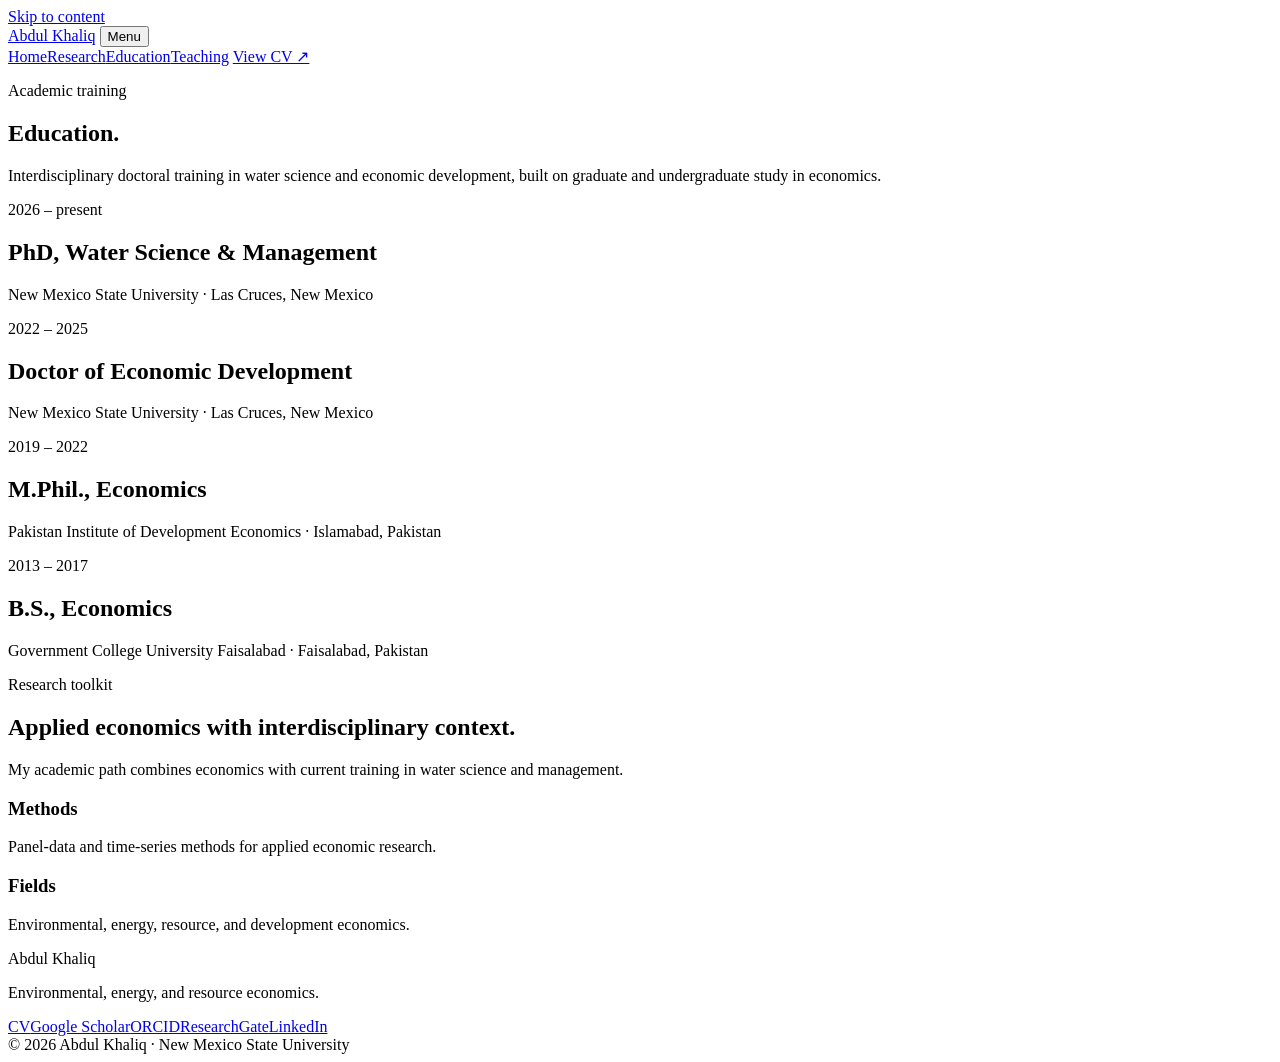
==== education.html @ 889e22d3 "education.html" ====
<!doctype html>
<html lang="en">
<head>
  <meta charset="utf-8">
  <meta name="viewport" content="width=device-width, initial-scale=1">
  <title>Education | Abdul Khaliq</title>
  <meta name="description" content="Education and academic training of Abdul Khaliq.">
  <link rel="canonical" href="https://dr-khaliq.github.io/education.html">
  <link rel="preconnect" href="https://fonts.googleapis.com">
  <link rel="preconnect" href="https://fonts.gstatic.com" crossorigin>
  <link href="https://fonts.googleapis.com/css2?family=Inter:wght@400;600;700;800&family=Source+Serif+4:opsz,wght@8..60,500;8..60,600;8..60,700&display=swap" rel="stylesheet">
  <link rel="stylesheet" href="styles.css">
</head>
<body>
<a class="skip-link" href="#main">Skip to content</a>
<header class="site-header">
  <div class="wrap navbar">
    <a class="brand" href="index.html" aria-label="Abdul Khaliq home">Abdul Khaliq</a>
    <button class="menu-btn" data-menu-btn aria-expanded="false" aria-label="Open navigation">Menu</button>
    <nav class="navlinks" data-nav aria-label="Primary navigation">
      <a href="index.html">Home</a><a href="research.html">Research</a><a href="education.html" aria-current="page">Education</a><a href="teaching.html">Teaching</a>
      <a class="nav-cv" href="https://drive.google.com/file/d/1z27upIrUMBgzaQc4LzIZSjYV0tHkZQ_x/view?usp=drive_link" target="_blank" rel="noopener">View CV ↗</a>
    </nav>
  </div>
</header>

<main id="main">
  <section class="page-intro">
    <div class="wrap page-intro-grid">
      <div><p class="eyebrow">Academic training</p><h1>Education.</h1></div>
      <p>Interdisciplinary doctoral training in water science and economic development, built on graduate and undergraduate study in economics.</p>
    </div>
  </section>

  <section class="section">
    <div class="wrap">
      <div class="timeline">
        <article class="edu-item"><div class="edu-years">2026 – present</div><div class="edu-body"><h2>PhD, Water Science &amp; Management</h2><p>New Mexico State University · Las Cruces, New Mexico</p></div></article>
        <article class="edu-item"><div class="edu-years">2022 – 2025</div><div class="edu-body"><h2>Doctor of Economic Development</h2><p>New Mexico State University · Las Cruces, New Mexico</p></div></article>
        <article class="edu-item"><div class="edu-years">2019 – 2022</div><div class="edu-body"><h2>M.Phil., Economics</h2><p>Pakistan Institute of Development Economics · Islamabad, Pakistan</p></div></article>
        <article class="edu-item"><div class="edu-years">2013 – 2017</div><div class="edu-body"><h2>B.S., Economics</h2><p>Government College University Faisalabad · Faisalabad, Pakistan</p></div></article>
      </div>
    </div>
  </section>

  <section class="section border-top">
    <div class="wrap">
      <div class="section-head"><p class="section-kicker">Research toolkit</p><div><h2 class="section-title">Applied economics with interdisciplinary context.</h2><p class="section-copy">My academic path combines economics with current training in water science and management.</p></div></div>
      <div class="method-grid">
        <article class="content-card method-card"><h3>Methods</h3><p>Panel-data and time-series methods for applied economic research.</p></article>
        <article class="content-card method-card"><h3>Fields</h3><p>Environmental, energy, resource, and development economics.</p></article>
      </div>
    </div>
  </section>
</main>

<footer class="site-footer">
  <div class="wrap footer-grid"><div><p class="footer-title">Abdul Khaliq</p><p class="footer-sub">Environmental, energy, and resource economics.</p></div><div class="footer-links"><a href="https://drive.google.com/file/d/1z27upIrUMBgzaQc4LzIZSjYV0tHkZQ_x/view?usp=drive_link" target="_blank" rel="noopener">CV</a><a href="https://scholar.google.com/citations?user=s14APysAAAAJ&amp;hl=en" target="_blank" rel="noopener">Google Scholar</a><a href="https://orcid.org/0000-0002-2525-3536" target="_blank" rel="noopener">ORCID</a><a href="https://www.researchgate.net/profile/Abdul-Khaliq-54" target="_blank" rel="noopener">ResearchGate</a><a href="https://www.linkedin.com/in/abdulkhaliqbutt/" target="_blank" rel="noopener">LinkedIn</a></div></div>
  <div class="wrap footer-bottom">© 2026 Abdul Khaliq · New Mexico State University</div>
</footer>
<script src="site.js"></script>
</body>
</html>
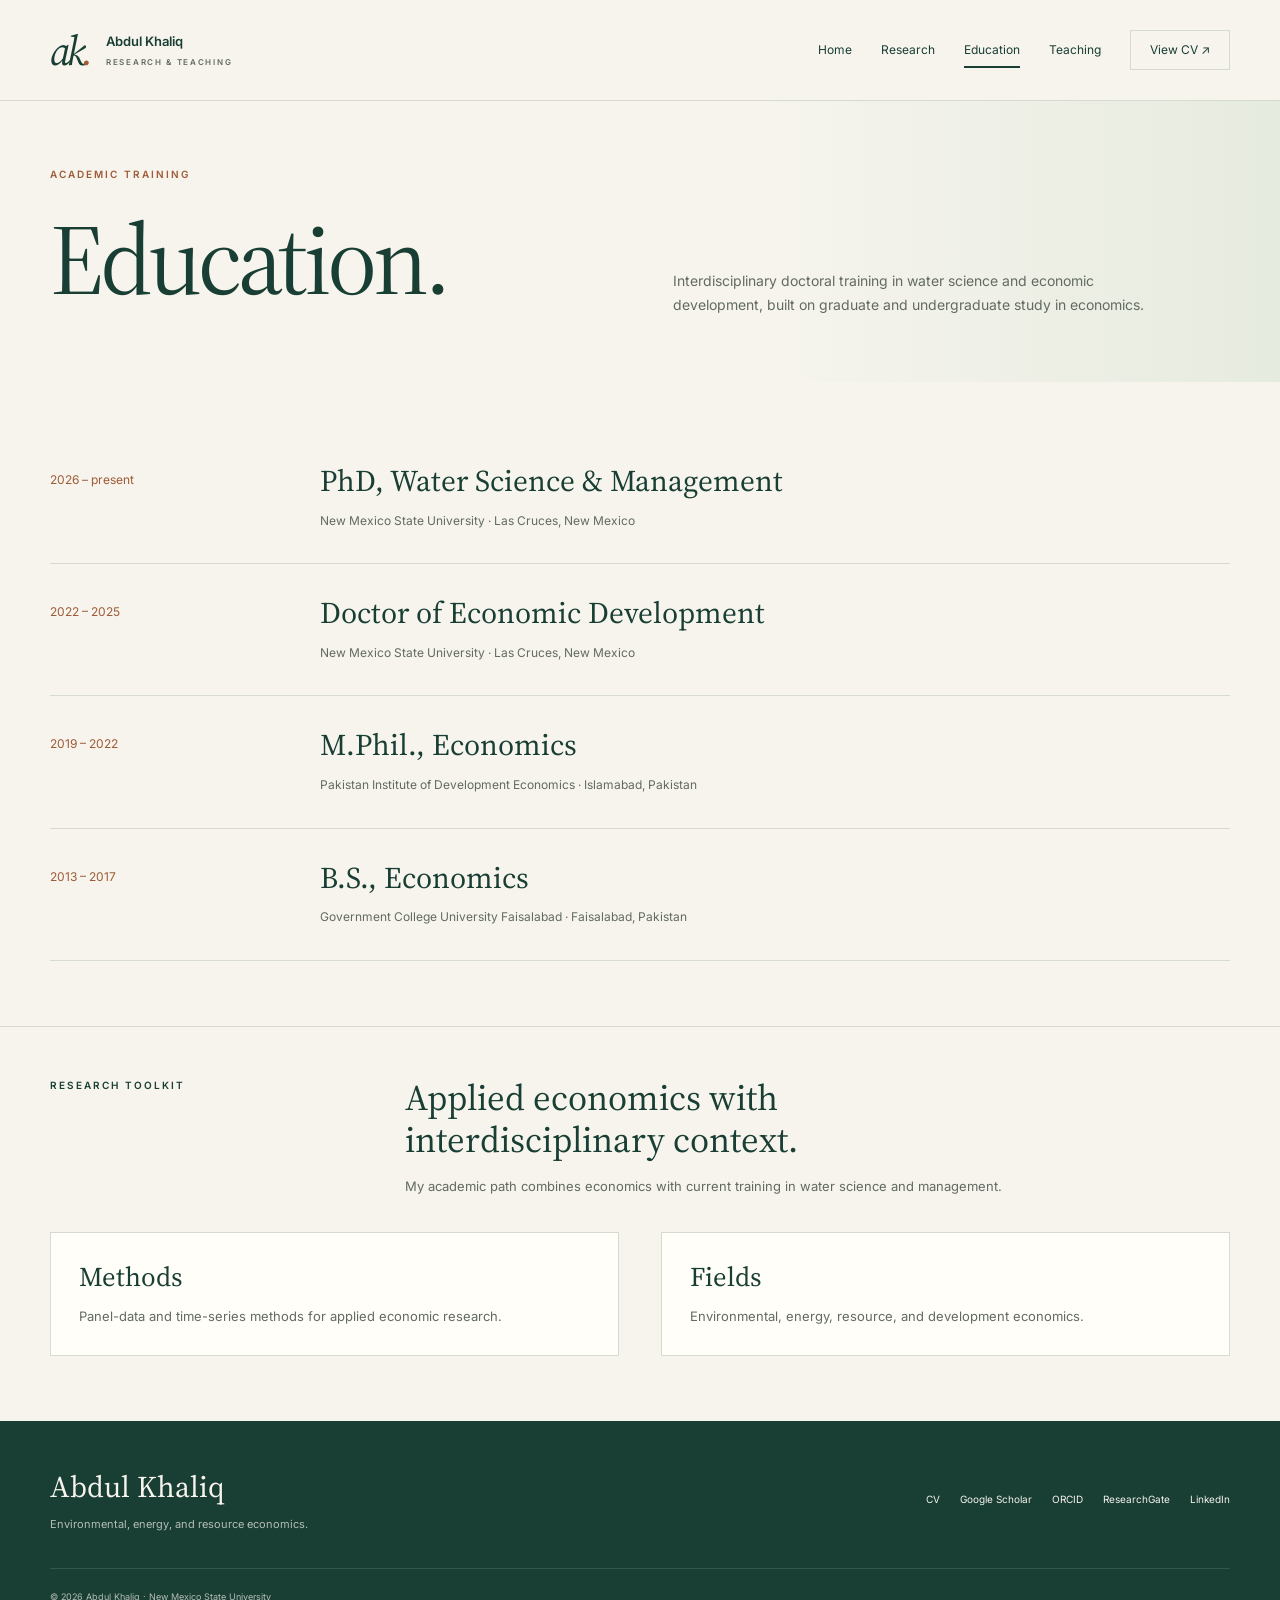
==== commit 70086beb: "Add files via upload" ====
--- a/education.html
+++ b/education.html
@@ -9,15 +9,17 @@
   <link rel="preconnect" href="https://fonts.googleapis.com">
   <link rel="preconnect" href="https://fonts.gstatic.com" crossorigin>
   <link href="https://fonts.googleapis.com/css2?family=Inter:wght@400;600;700;800&family=Source+Serif+4:opsz,wght@8..60,500;8..60,600;8..60,700&display=swap" rel="stylesheet">
+  <meta name="theme-color" content="#173f35">
+  <link rel="icon" href="favicon.svg" type="image/svg+xml">
   <link rel="stylesheet" href="styles.css">
 </head>
 <body>
 <a class="skip-link" href="#main">Skip to content</a>
 <header class="site-header">
   <div class="wrap navbar">
-    <a class="brand" href="index.html" aria-label="Abdul Khaliq home">Abdul Khaliq</a>
-    <button class="menu-btn" data-menu-btn aria-expanded="false" aria-label="Open navigation">Menu</button>
-    <nav class="navlinks" data-nav aria-label="Primary navigation">
+    <a class="brand" href="index.html" aria-label="Abdul Khaliq home"><span class="monogram">ak<span>.</span></span><span class="brand-name">Abdul Khaliq<small>RESEARCH &amp; TEACHING</small></span></a>
+    <button class="menu-btn" data-menu-btn aria-controls="primary-navigation" aria-expanded="false" aria-label="Open navigation">Menu</button>
+    <nav class="navlinks" id="primary-navigation" data-nav aria-label="Primary navigation">
       <a href="index.html">Home</a><a href="research.html">Research</a><a href="education.html" aria-current="page">Education</a><a href="teaching.html">Teaching</a>
       <a class="nav-cv" href="https://drive.google.com/file/d/1z27upIrUMBgzaQc4LzIZSjYV0tHkZQ_x/view?usp=drive_link" target="_blank" rel="noopener">View CV ↗</a>
     </nav>
--- a/styles.css
+++ b/styles.css
@@ -0,0 +1,4 @@
+:root{--paper:#f6f4ed;--ink:#193e34;--muted:#626b62;--line:#d6dbcf;--accent:#9f5b37;--white:#fffef9;--serif:'Source Serif 4',Georgia,serif;--sans:Inter,Arial,sans-serif}*{box-sizing:border-box}html{scroll-behavior:smooth;scroll-padding-top:100px}body{margin:0;background:var(--paper);color:var(--ink);font:15px/1.7 var(--sans);-webkit-font-smoothing:antialiased}a{color:inherit;text-decoration:none}a:hover{color:var(--accent)}button,input{font:inherit}button,a,input{-webkit-tap-highlight-color:transparent}button{cursor:pointer}a:focus-visible,button:focus-visible,input:focus-visible{outline:3px solid var(--accent);outline-offset:5px}::selection{background:#d6dfc8}p,h1,h2,h3,figure{margin:0}h1,h2,h3{font-family:var(--serif);font-weight:400;line-height:1.16}h1{font-size:clamp(60px,8vw,100px);letter-spacing:-4px}h2{font-size:32px}h3{font-size:27px}.wrap{width:min(1180px,calc(100% - 96px));margin:auto}.skip-link{position:fixed;left:20px;top:-70px;background:var(--ink);color:white;padding:12px;z-index:99}.skip-link:focus{top:12px}.site-header{position:sticky;top:0;background:rgba(246,244,237,.96);backdrop-filter:blur(15px);z-index:10;border-bottom:1px solid var(--line)}.navbar{height:100px;display:flex;align-items:center;justify-content:space-between;gap:24px}.brand{display:flex;gap:16px;align-items:center}.monogram{font:italic 42px var(--serif);letter-spacing:-4px}.monogram span{color:var(--accent)}.brand-name{font-size:13px;font-weight:600;line-height:1.5}.brand-name small{display:block;font-size:8px;letter-spacing:1.7px;color:var(--muted);margin-top:4px}.navlinks{display:flex;gap:29px;align-items:center;font-size:12px}.navlinks a{position:relative;padding:8px 0}.navlinks a[aria-current=page]:after{content:'';position:absolute;bottom:0;left:0;right:0;height:2px;background:var(--ink)}.navlinks .nav-cv{border:1px solid var(--line);padding:9px 19px}.menu-btn{display:none}.scholar-hero{position:relative;overflow:hidden;padding:70px 0 76px}.scholar-hero:before{content:'';position:absolute;background:url(contours.svg) center/contain no-repeat;width:680px;height:680px;right:-150px;top:-50px;opacity:.65;pointer-events:none}.scholar-hero-grid{display:grid;grid-template-columns:1.4fr 1fr;gap:85px;align-items:center;position:relative}.eyebrow,.scholar-label>span,.section-kicker{font-size:10px;letter-spacing:2px;text-transform:uppercase;font-weight:600}.hero-eyebrow{color:var(--accent);margin-bottom:30px}.scholar-role{font-size:12px;color:var(--muted);margin-bottom:15px}.scholar-intro h1{font-size:clamp(76px,9vw,120px);line-height:.96;letter-spacing:-5px;margin-bottom:24px}.scholar-intro h1 em{font-weight:400}.scholar-affiliation{font-size:14px;margin-bottom:22px}.scholar-bio{max-width:530px;color:var(--muted);font-size:14px;line-height:1.9}.scholar-links{display:flex;align-items:center;flex-wrap:wrap;gap:23px;font-size:11px;margin-top:28px}.primary-link{background:var(--ink);color:var(--paper);padding:14px 18px}.primary-link span{margin-left:20px}.primary-link:hover{background:#2b5645;color:white}.scholar-photo{position:relative;max-width:410px;width:100%;justify-self:end}.portrait-label{font-size:9px;letter-spacing:2px;display:block;margin-bottom:13px}.scholar-photo-media{height:430px;position:relative;background:#d7ddce;overflow:hidden;border-radius:180px 180px 3px 3px}.scholar-photo-media img{width:100%;height:100%;object-fit:cover;object-position:center 25%;position:relative;filter:saturate(.7)}.photo-fallback{position:absolute;inset:0;display:grid;place-items:center;background:var(--ink) url(contours.svg) center/cover}.photo-fallback span{font:italic 100px var(--serif);color:var(--paper)}figcaption{font-size:10px;display:flex;align-items:center;gap:7px;margin-top:18px;color:var(--muted)}figcaption>span:last-child{font-size:8px;margin-left:auto;letter-spacing:1px}.location-dot{width:6px;height:6px;background:var(--accent);border-radius:50%}.scholar-section{border-top:1px solid var(--line);padding:54px 0}.scholar-two-col{display:grid;grid-template-columns:290px 1fr;gap:65px}.scholar-label{font:30px/1.25 var(--serif);max-width:240px}.scholar-label>span{display:block;font-family:var(--sans);margin-bottom:18px;color:var(--muted)}.scholar-interest-list{display:grid;grid-template-columns:1fr 1fr;gap:0 32px;counter-reset:interests}.scholar-interest-list p{padding:14px 0;border-bottom:1px solid var(--line);font-size:13px;counter-increment:interests}.scholar-interest-list p:before{content:'0' counter(interests);font-size:9px;color:var(--accent);margin-right:15px}.scholar-copy-list,.home-academic-grid,.method-grid{display:grid;grid-template-columns:1fr 1fr;gap:42px}.scholar-copy-list h2,.home-academic-grid h2{font-size:28px;margin-bottom:15px}.scholar-copy-list p,.home-academic-grid p,.content-card p{font-size:13px;color:var(--muted)}.home-academic-grid a,.scholar-more{display:inline-block;font-size:12px;margin-top:20px;border-bottom:1px solid var(--ink);padding-bottom:4px}.publications-home{background:#eaf0e5}.plain-publication-list>a{display:grid;grid-template-columns:48px 1fr;gap:18px;border-bottom:1px solid #cbd6c7;padding:23px 20px 23px 0;position:relative}.plain-publication-list>a:first-child{padding-top:0}.plain-publication-list>a:after{content:'↗';position:absolute;right:0;top:23px}.pub-home-year,.pub-year{font-size:11px;color:var(--accent);font-variant-numeric:tabular-nums}.plain-publication-list strong{font:22px/1.3 var(--serif);display:block}.plain-publication-list small{display:block;font-size:10px;color:var(--muted);margin-top:10px}.site-footer{background:var(--ink);color:var(--paper);padding:45px 0 20px}.footer-grid{display:flex;justify-content:space-between;align-items:center;gap:35px}.footer-title{font:30px var(--serif)}.footer-sub{font-size:11px;opacity:.7;margin-top:8px}.footer-links{display:flex;gap:20px;flex-wrap:wrap;font-size:10px}.site-footer a:hover{color:#e7c6a8}.footer-bottom{font-size:9px;border-top:1px solid #416155;padding-top:20px;margin-top:35px;opacity:.7}.page-intro{padding:65px 0;background:linear-gradient(90deg,var(--paper) 60%,#e6ebdf)}.page-intro-grid{display:grid;grid-template-columns:1fr 1fr;gap:65px;align-items:end}.page-intro .eyebrow{color:var(--accent);margin-bottom:18px}.page-intro-grid>p{color:var(--muted);font-size:14px;max-width:480px}.page-intro-grid>p a{text-decoration:underline}.section{padding:50px 0 65px}.border-top{border-top:1px solid var(--line)}.filters{display:flex;gap:10px;flex-wrap:wrap;margin-bottom:35px}.filter-btn,.btn,.quote-btn,.cite-btn{border:1px solid var(--line);padding:10px 17px;background:transparent;color:var(--ink);font-size:11px}.filter-btn.active,.filter-btn:hover{background:var(--ink);color:white;border-color:var(--ink)}.research-search{display:grid;grid-template-columns:1fr auto;gap:7px 20px;margin-bottom:24px}.research-search label{grid-column:1/-1;font-size:11px}.research-search input{background:var(--white);border:1px solid var(--line);padding:12px 15px;width:100%;color:var(--ink);font-size:13px}.research-search p{align-self:center;font-size:11px;color:var(--muted)}.research-group{margin-top:45px}.group-head{display:flex;align-items:center;justify-content:space-between;gap:20px;margin-bottom:18px}.group-head h2{font-size:28px}.group-head span{font-size:10px;color:var(--muted)}.pub-list{list-style:none;padding:0;margin:0;border-top:1px solid var(--ink)}.pub-item{display:grid;grid-template-columns:60px 1fr 100px;gap:24px;padding:26px 0;border-bottom:1px solid var(--line)}.pub-title{font:23px/1.35 var(--serif)}.pub-meta{font-size:11px;color:var(--muted);margin-top:10px}.pub-links{display:flex;align-items:flex-end;flex-direction:column;gap:12px}.pub-link{font-size:11px;text-decoration:underline;text-underline-offset:5px}.cite-btn{font-size:9px;padding:5px 8px}.status-tag,.role-label{display:inline-block;background:#e4ebdc;padding:3px 8px;font-size:9px;margin-top:8px}.is-hidden,[hidden]{display:none!important}.toast{position:fixed;bottom:25px;left:50%;transform:translateX(-50%);background:var(--ink);color:white;padding:13px 23px;opacity:0;pointer-events:none}.toast.show{opacity:1}.edu-item{display:grid;grid-template-columns:240px 1fr;padding:32px 0;border-bottom:1px solid var(--line);gap:30px}.edu-years{font-size:12px;color:var(--accent);padding-top:6px}.edu-body h2{font-size:30px}.edu-body p{font-size:12px;color:var(--muted);margin-top:12px}.section-head{display:grid;grid-template-columns:290px 1fr;gap:65px;margin-bottom:35px}.section-title{font-size:36px;max-width:600px}.section-copy{color:var(--muted);font-size:13px;margin-top:15px}.content-card{padding:28px;border:1px solid var(--line);background:var(--white)}.content-card h3{margin-bottom:12px}.teaching-stats{display:grid;grid-template-columns:repeat(3,1fr);margin-bottom:45px;background:#e9eee2}.teaching-stat{padding:25px 32px;border-right:1px solid var(--line)}.teaching-stat strong{display:block;font:52px var(--serif)}.teaching-stat span{font-size:11px;color:var(--muted)}.table-wrap{overflow-x:auto}table{width:100%;border-collapse:collapse;text-align:left;font-size:12px}th{font-size:10px;text-transform:uppercase;letter-spacing:1px;background:#e9eee2}th,td{padding:15px;border-bottom:1px solid var(--line)}td:first-child{white-space:nowrap}.role-label{margin:0}.table-note{font-size:10px;color:var(--muted);margin-top:12px}.quote-panel{display:grid;grid-template-columns:100px 1fr;gap:25px;background:var(--ink);color:var(--paper);padding:45px}.quote-mark{font:100px var(--serif);color:#b8c8ab;line-height:1}.quote-text{font:32px/1.35 var(--serif);margin:0;min-height:90px}.quote-meta,.quote-count{font-size:10px;opacity:.75;margin-top:20px}.quote-controls{display:flex;align-items:center;gap:10px;margin-top:25px}.quote-btn{color:var(--paper);border-color:#799281}.quote-count{margin:0 0 0 12px}.show-all-btn{margin-top:20px}.quote-list{display:grid;grid-template-columns:1fr 1fr;gap:20px;margin-top:25px}.quote-list blockquote{margin:0;padding:25px;border:1px solid var(--line);font-family:var(--serif)}
+@media(min-width:1500px){.scholar-hero{padding:90px 0}.scholar-photo-media{height:470px}}@media(max-width:900px){.wrap{width:calc(100% - 48px)}.scholar-hero-grid{gap:35px;grid-template-columns:1.2fr 1fr}.scholar-photo-media{height:360px}.scholar-two-col,.section-head{grid-template-columns:220px 1fr;gap:30px}.brand-name{display:none}.navlinks{gap:18px}.scholar-copy-list,.home-academic-grid{gap:25px}.footer-grid{align-items:flex-start}.footer-links{max-width:300px}.pub-item{gap:15px}.edu-item{grid-template-columns:180px 1fr}}
+@media(max-width:640px){.wrap{width:calc(100% - 40px)}.navbar{height:76px}.brand-name{display:block}.menu-btn{display:block;background:none;border:1px solid var(--line);padding:8px 14px;font-size:11px;color:var(--ink)}.navlinks{display:none;position:absolute;top:76px;left:0;right:0;background:var(--paper);padding:24px;box-shadow:0 15px 20px #193e3410;align-items:stretch}.navlinks.open{display:flex;flex-direction:column;gap:12px}.navlinks a{padding:10px}.scholar-hero{padding:38px 0 42px}.scholar-hero-grid{grid-template-columns:1fr;gap:40px}.hero-eyebrow{font-size:9px;margin-bottom:24px}.scholar-intro h1{font-size:88px}.scholar-photo{max-width:100%;justify-self:center}.scholar-photo-media{height:360px;border-radius:150px 150px 3px 3px;max-width:340px;margin:auto}.scholar-links{gap:18px;font-size:10px}.portrait-label{margin-left:5px}.scholar-two-col,.section-head,.page-intro-grid{grid-template-columns:1fr;gap:26px}.scholar-label{max-width:100%;font-size:28px}.scholar-label>span{margin-bottom:10px;font-size:9px}.scholar-section{padding:35px 0}.scholar-interest-list{gap:0 18px}.scholar-interest-list p{font-size:11px}.scholar-interest-list p:before{margin-right:7px}.scholar-copy-list,.home-academic-grid,.method-grid{grid-template-columns:1fr;gap:28px}.plain-publication-list strong{font-size:20px}.plain-publication-list>a{gap:10px;grid-template-columns:36px 1fr}.footer-grid{flex-direction:column;gap:25px}.footer-links{max-width:none;gap:15px}.page-intro{padding:40px 0}h1{font-size:66px;letter-spacing:-3px}.section{padding:32px 0 45px}.research-search{grid-template-columns:1fr}.research-search p{font-size:10px}.filters{gap:7px}.filter-btn{padding:8px 11px;font-size:10px}.group-head{align-items:flex-start;flex-direction:column;gap:10px}.group-head h2{font-size:26px}.pub-item{grid-template-columns:36px 1fr;gap:10px}.pub-title{font-size:21px}.pub-links{grid-column:2;flex-direction:row;align-items:center;gap:20px}.edu-item{grid-template-columns:1fr;gap:10px;padding:25px 0}.edu-body h2{font-size:27px}.section-title{font-size:31px}.teaching-stat{padding:18px 12px}.teaching-stat strong{font-size:38px}.teaching-stat span{font-size:9px;display:block;line-height:1.5}.quote-panel{grid-template-columns:1fr;padding:28px;gap:0}.quote-mark{font-size:65px;height:48px}.quote-text{font-size:26px}.quote-list{grid-template-columns:1fr}table{min-width:650px}}
+@media(prefers-reduced-motion:reduce){html{scroll-behavior:auto}*{transition:none!important}}
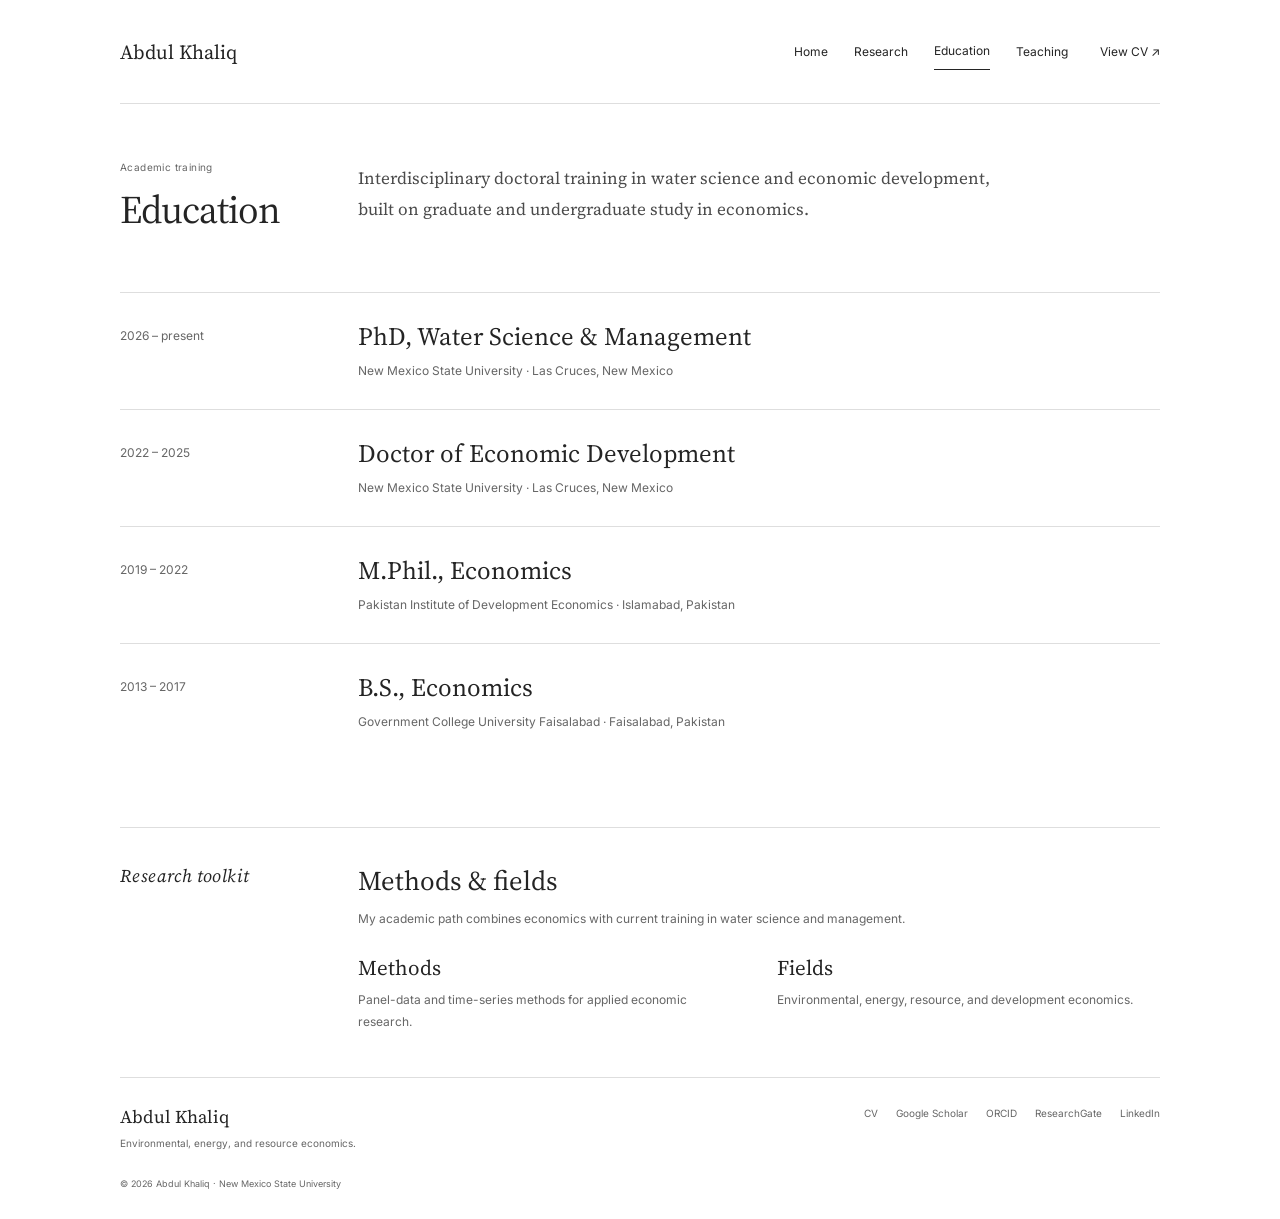
==== commit 7767f0e8: "Add files via upload" ====
--- a/education.html
+++ b/education.html
@@ -9,7 +9,7 @@
   <link rel="preconnect" href="https://fonts.googleapis.com">
   <link rel="preconnect" href="https://fonts.gstatic.com" crossorigin>
   <link href="https://fonts.googleapis.com/css2?family=Inter:wght@400;600;700;800&family=Source+Serif+4:opsz,wght@8..60,500;8..60,600;8..60,700&display=swap" rel="stylesheet">
-  <meta name="theme-color" content="#173f35">
+  <meta name="theme-color" content="#ffffff">
   <link rel="icon" href="favicon.svg" type="image/svg+xml">
   <link rel="stylesheet" href="styles.css">
 </head>
@@ -17,7 +17,7 @@
 <a class="skip-link" href="#main">Skip to content</a>
 <header class="site-header">
   <div class="wrap navbar">
-    <a class="brand" href="index.html" aria-label="Abdul Khaliq home"><span class="monogram">ak<span>.</span></span><span class="brand-name">Abdul Khaliq<small>RESEARCH &amp; TEACHING</small></span></a>
+    <a class="brand" href="index.html">Abdul Khaliq</a>
     <button class="menu-btn" data-menu-btn aria-controls="primary-navigation" aria-expanded="false" aria-label="Open navigation">Menu</button>
     <nav class="navlinks" id="primary-navigation" data-nav aria-label="Primary navigation">
       <a href="index.html">Home</a><a href="research.html">Research</a><a href="education.html" aria-current="page">Education</a><a href="teaching.html">Teaching</a>
@@ -29,7 +29,7 @@
 <main id="main">
   <section class="page-intro">
     <div class="wrap page-intro-grid">
-      <div><p class="eyebrow">Academic training</p><h1>Education.</h1></div>
+      <div><p class="eyebrow">Academic training</p><h1>Education</h1></div>
       <p>Interdisciplinary doctoral training in water science and economic development, built on graduate and undergraduate study in economics.</p>
     </div>
   </section>
@@ -47,7 +47,7 @@
 
   <section class="section border-top">
     <div class="wrap">
-      <div class="section-head"><p class="section-kicker">Research toolkit</p><div><h2 class="section-title">Applied economics with interdisciplinary context.</h2><p class="section-copy">My academic path combines economics with current training in water science and management.</p></div></div>
+      <div class="section-head"><p class="section-kicker">Research toolkit</p><div><h2 class="section-title">Methods &amp; fields</h2><p class="section-copy">My academic path combines economics with current training in water science and management.</p></div></div>
       <div class="method-grid">
         <article class="content-card method-card"><h3>Methods</h3><p>Panel-data and time-series methods for applied economic research.</p></article>
         <article class="content-card method-card"><h3>Fields</h3><p>Environmental, energy, resource, and development economics.</p></article>
--- a/styles.css
+++ b/styles.css
@@ -1,4 +1,13 @@
-:root{--paper:#f6f4ed;--ink:#193e34;--muted:#626b62;--line:#d6dbcf;--accent:#9f5b37;--white:#fffef9;--serif:'Source Serif 4',Georgia,serif;--sans:Inter,Arial,sans-serif}*{box-sizing:border-box}html{scroll-behavior:smooth;scroll-padding-top:100px}body{margin:0;background:var(--paper);color:var(--ink);font:15px/1.7 var(--sans);-webkit-font-smoothing:antialiased}a{color:inherit;text-decoration:none}a:hover{color:var(--accent)}button,input{font:inherit}button,a,input{-webkit-tap-highlight-color:transparent}button{cursor:pointer}a:focus-visible,button:focus-visible,input:focus-visible{outline:3px solid var(--accent);outline-offset:5px}::selection{background:#d6dfc8}p,h1,h2,h3,figure{margin:0}h1,h2,h3{font-family:var(--serif);font-weight:400;line-height:1.16}h1{font-size:clamp(60px,8vw,100px);letter-spacing:-4px}h2{font-size:32px}h3{font-size:27px}.wrap{width:min(1180px,calc(100% - 96px));margin:auto}.skip-link{position:fixed;left:20px;top:-70px;background:var(--ink);color:white;padding:12px;z-index:99}.skip-link:focus{top:12px}.site-header{position:sticky;top:0;background:rgba(246,244,237,.96);backdrop-filter:blur(15px);z-index:10;border-bottom:1px solid var(--line)}.navbar{height:100px;display:flex;align-items:center;justify-content:space-between;gap:24px}.brand{display:flex;gap:16px;align-items:center}.monogram{font:italic 42px var(--serif);letter-spacing:-4px}.monogram span{color:var(--accent)}.brand-name{font-size:13px;font-weight:600;line-height:1.5}.brand-name small{display:block;font-size:8px;letter-spacing:1.7px;color:var(--muted);margin-top:4px}.navlinks{display:flex;gap:29px;align-items:center;font-size:12px}.navlinks a{position:relative;padding:8px 0}.navlinks a[aria-current=page]:after{content:'';position:absolute;bottom:0;left:0;right:0;height:2px;background:var(--ink)}.navlinks .nav-cv{border:1px solid var(--line);padding:9px 19px}.menu-btn{display:none}.scholar-hero{position:relative;overflow:hidden;padding:70px 0 76px}.scholar-hero:before{content:'';position:absolute;background:url(contours.svg) center/contain no-repeat;width:680px;height:680px;right:-150px;top:-50px;opacity:.65;pointer-events:none}.scholar-hero-grid{display:grid;grid-template-columns:1.4fr 1fr;gap:85px;align-items:center;position:relative}.eyebrow,.scholar-label>span,.section-kicker{font-size:10px;letter-spacing:2px;text-transform:uppercase;font-weight:600}.hero-eyebrow{color:var(--accent);margin-bottom:30px}.scholar-role{font-size:12px;color:var(--muted);margin-bottom:15px}.scholar-intro h1{font-size:clamp(76px,9vw,120px);line-height:.96;letter-spacing:-5px;margin-bottom:24px}.scholar-intro h1 em{font-weight:400}.scholar-affiliation{font-size:14px;margin-bottom:22px}.scholar-bio{max-width:530px;color:var(--muted);font-size:14px;line-height:1.9}.scholar-links{display:flex;align-items:center;flex-wrap:wrap;gap:23px;font-size:11px;margin-top:28px}.primary-link{background:var(--ink);color:var(--paper);padding:14px 18px}.primary-link span{margin-left:20px}.primary-link:hover{background:#2b5645;color:white}.scholar-photo{position:relative;max-width:410px;width:100%;justify-self:end}.portrait-label{font-size:9px;letter-spacing:2px;display:block;margin-bottom:13px}.scholar-photo-media{height:430px;position:relative;background:#d7ddce;overflow:hidden;border-radius:180px 180px 3px 3px}.scholar-photo-media img{width:100%;height:100%;object-fit:cover;object-position:center 25%;position:relative;filter:saturate(.7)}.photo-fallback{position:absolute;inset:0;display:grid;place-items:center;background:var(--ink) url(contours.svg) center/cover}.photo-fallback span{font:italic 100px var(--serif);color:var(--paper)}figcaption{font-size:10px;display:flex;align-items:center;gap:7px;margin-top:18px;color:var(--muted)}figcaption>span:last-child{font-size:8px;margin-left:auto;letter-spacing:1px}.location-dot{width:6px;height:6px;background:var(--accent);border-radius:50%}.scholar-section{border-top:1px solid var(--line);padding:54px 0}.scholar-two-col{display:grid;grid-template-columns:290px 1fr;gap:65px}.scholar-label{font:30px/1.25 var(--serif);max-width:240px}.scholar-label>span{display:block;font-family:var(--sans);margin-bottom:18px;color:var(--muted)}.scholar-interest-list{display:grid;grid-template-columns:1fr 1fr;gap:0 32px;counter-reset:interests}.scholar-interest-list p{padding:14px 0;border-bottom:1px solid var(--line);font-size:13px;counter-increment:interests}.scholar-interest-list p:before{content:'0' counter(interests);font-size:9px;color:var(--accent);margin-right:15px}.scholar-copy-list,.home-academic-grid,.method-grid{display:grid;grid-template-columns:1fr 1fr;gap:42px}.scholar-copy-list h2,.home-academic-grid h2{font-size:28px;margin-bottom:15px}.scholar-copy-list p,.home-academic-grid p,.content-card p{font-size:13px;color:var(--muted)}.home-academic-grid a,.scholar-more{display:inline-block;font-size:12px;margin-top:20px;border-bottom:1px solid var(--ink);padding-bottom:4px}.publications-home{background:#eaf0e5}.plain-publication-list>a{display:grid;grid-template-columns:48px 1fr;gap:18px;border-bottom:1px solid #cbd6c7;padding:23px 20px 23px 0;position:relative}.plain-publication-list>a:first-child{padding-top:0}.plain-publication-list>a:after{content:'↗';position:absolute;right:0;top:23px}.pub-home-year,.pub-year{font-size:11px;color:var(--accent);font-variant-numeric:tabular-nums}.plain-publication-list strong{font:22px/1.3 var(--serif);display:block}.plain-publication-list small{display:block;font-size:10px;color:var(--muted);margin-top:10px}.site-footer{background:var(--ink);color:var(--paper);padding:45px 0 20px}.footer-grid{display:flex;justify-content:space-between;align-items:center;gap:35px}.footer-title{font:30px var(--serif)}.footer-sub{font-size:11px;opacity:.7;margin-top:8px}.footer-links{display:flex;gap:20px;flex-wrap:wrap;font-size:10px}.site-footer a:hover{color:#e7c6a8}.footer-bottom{font-size:9px;border-top:1px solid #416155;padding-top:20px;margin-top:35px;opacity:.7}.page-intro{padding:65px 0;background:linear-gradient(90deg,var(--paper) 60%,#e6ebdf)}.page-intro-grid{display:grid;grid-template-columns:1fr 1fr;gap:65px;align-items:end}.page-intro .eyebrow{color:var(--accent);margin-bottom:18px}.page-intro-grid>p{color:var(--muted);font-size:14px;max-width:480px}.page-intro-grid>p a{text-decoration:underline}.section{padding:50px 0 65px}.border-top{border-top:1px solid var(--line)}.filters{display:flex;gap:10px;flex-wrap:wrap;margin-bottom:35px}.filter-btn,.btn,.quote-btn,.cite-btn{border:1px solid var(--line);padding:10px 17px;background:transparent;color:var(--ink);font-size:11px}.filter-btn.active,.filter-btn:hover{background:var(--ink);color:white;border-color:var(--ink)}.research-search{display:grid;grid-template-columns:1fr auto;gap:7px 20px;margin-bottom:24px}.research-search label{grid-column:1/-1;font-size:11px}.research-search input{background:var(--white);border:1px solid var(--line);padding:12px 15px;width:100%;color:var(--ink);font-size:13px}.research-search p{align-self:center;font-size:11px;color:var(--muted)}.research-group{margin-top:45px}.group-head{display:flex;align-items:center;justify-content:space-between;gap:20px;margin-bottom:18px}.group-head h2{font-size:28px}.group-head span{font-size:10px;color:var(--muted)}.pub-list{list-style:none;padding:0;margin:0;border-top:1px solid var(--ink)}.pub-item{display:grid;grid-template-columns:60px 1fr 100px;gap:24px;padding:26px 0;border-bottom:1px solid var(--line)}.pub-title{font:23px/1.35 var(--serif)}.pub-meta{font-size:11px;color:var(--muted);margin-top:10px}.pub-links{display:flex;align-items:flex-end;flex-direction:column;gap:12px}.pub-link{font-size:11px;text-decoration:underline;text-underline-offset:5px}.cite-btn{font-size:9px;padding:5px 8px}.status-tag,.role-label{display:inline-block;background:#e4ebdc;padding:3px 8px;font-size:9px;margin-top:8px}.is-hidden,[hidden]{display:none!important}.toast{position:fixed;bottom:25px;left:50%;transform:translateX(-50%);background:var(--ink);color:white;padding:13px 23px;opacity:0;pointer-events:none}.toast.show{opacity:1}.edu-item{display:grid;grid-template-columns:240px 1fr;padding:32px 0;border-bottom:1px solid var(--line);gap:30px}.edu-years{font-size:12px;color:var(--accent);padding-top:6px}.edu-body h2{font-size:30px}.edu-body p{font-size:12px;color:var(--muted);margin-top:12px}.section-head{display:grid;grid-template-columns:290px 1fr;gap:65px;margin-bottom:35px}.section-title{font-size:36px;max-width:600px}.section-copy{color:var(--muted);font-size:13px;margin-top:15px}.content-card{padding:28px;border:1px solid var(--line);background:var(--white)}.content-card h3{margin-bottom:12px}.teaching-stats{display:grid;grid-template-columns:repeat(3,1fr);margin-bottom:45px;background:#e9eee2}.teaching-stat{padding:25px 32px;border-right:1px solid var(--line)}.teaching-stat strong{display:block;font:52px var(--serif)}.teaching-stat span{font-size:11px;color:var(--muted)}.table-wrap{overflow-x:auto}table{width:100%;border-collapse:collapse;text-align:left;font-size:12px}th{font-size:10px;text-transform:uppercase;letter-spacing:1px;background:#e9eee2}th,td{padding:15px;border-bottom:1px solid var(--line)}td:first-child{white-space:nowrap}.role-label{margin:0}.table-note{font-size:10px;color:var(--muted);margin-top:12px}.quote-panel{display:grid;grid-template-columns:100px 1fr;gap:25px;background:var(--ink);color:var(--paper);padding:45px}.quote-mark{font:100px var(--serif);color:#b8c8ab;line-height:1}.quote-text{font:32px/1.35 var(--serif);margin:0;min-height:90px}.quote-meta,.quote-count{font-size:10px;opacity:.75;margin-top:20px}.quote-controls{display:flex;align-items:center;gap:10px;margin-top:25px}.quote-btn{color:var(--paper);border-color:#799281}.quote-count{margin:0 0 0 12px}.show-all-btn{margin-top:20px}.quote-list{display:grid;grid-template-columns:1fr 1fr;gap:20px;margin-top:25px}.quote-list blockquote{margin:0;padding:25px;border:1px solid var(--line);font-family:var(--serif)}
-@media(min-width:1500px){.scholar-hero{padding:90px 0}.scholar-photo-media{height:470px}}@media(max-width:900px){.wrap{width:calc(100% - 48px)}.scholar-hero-grid{gap:35px;grid-template-columns:1.2fr 1fr}.scholar-photo-media{height:360px}.scholar-two-col,.section-head{grid-template-columns:220px 1fr;gap:30px}.brand-name{display:none}.navlinks{gap:18px}.scholar-copy-list,.home-academic-grid{gap:25px}.footer-grid{align-items:flex-start}.footer-links{max-width:300px}.pub-item{gap:15px}.edu-item{grid-template-columns:180px 1fr}}
-@media(max-width:640px){.wrap{width:calc(100% - 40px)}.navbar{height:76px}.brand-name{display:block}.menu-btn{display:block;background:none;border:1px solid var(--line);padding:8px 14px;font-size:11px;color:var(--ink)}.navlinks{display:none;position:absolute;top:76px;left:0;right:0;background:var(--paper);padding:24px;box-shadow:0 15px 20px #193e3410;align-items:stretch}.navlinks.open{display:flex;flex-direction:column;gap:12px}.navlinks a{padding:10px}.scholar-hero{padding:38px 0 42px}.scholar-hero-grid{grid-template-columns:1fr;gap:40px}.hero-eyebrow{font-size:9px;margin-bottom:24px}.scholar-intro h1{font-size:88px}.scholar-photo{max-width:100%;justify-self:center}.scholar-photo-media{height:360px;border-radius:150px 150px 3px 3px;max-width:340px;margin:auto}.scholar-links{gap:18px;font-size:10px}.portrait-label{margin-left:5px}.scholar-two-col,.section-head,.page-intro-grid{grid-template-columns:1fr;gap:26px}.scholar-label{max-width:100%;font-size:28px}.scholar-label>span{margin-bottom:10px;font-size:9px}.scholar-section{padding:35px 0}.scholar-interest-list{gap:0 18px}.scholar-interest-list p{font-size:11px}.scholar-interest-list p:before{margin-right:7px}.scholar-copy-list,.home-academic-grid,.method-grid{grid-template-columns:1fr;gap:28px}.plain-publication-list strong{font-size:20px}.plain-publication-list>a{gap:10px;grid-template-columns:36px 1fr}.footer-grid{flex-direction:column;gap:25px}.footer-links{max-width:none;gap:15px}.page-intro{padding:40px 0}h1{font-size:66px;letter-spacing:-3px}.section{padding:32px 0 45px}.research-search{grid-template-columns:1fr}.research-search p{font-size:10px}.filters{gap:7px}.filter-btn{padding:8px 11px;font-size:10px}.group-head{align-items:flex-start;flex-direction:column;gap:10px}.group-head h2{font-size:26px}.pub-item{grid-template-columns:36px 1fr;gap:10px}.pub-title{font-size:21px}.pub-links{grid-column:2;flex-direction:row;align-items:center;gap:20px}.edu-item{grid-template-columns:1fr;gap:10px;padding:25px 0}.edu-body h2{font-size:27px}.section-title{font-size:31px}.teaching-stat{padding:18px 12px}.teaching-stat strong{font-size:38px}.teaching-stat span{font-size:9px;display:block;line-height:1.5}.quote-panel{grid-template-columns:1fr;padding:28px;gap:0}.quote-mark{font-size:65px;height:48px}.quote-text{font-size:26px}.quote-list{grid-template-columns:1fr}table{min-width:650px}}
-@media(prefers-reduced-motion:reduce){html{scroll-behavior:auto}*{transition:none!important}}
+/* Academic edition: white space, marginal headings, bibliographic typography. */
+:root{--paper:#fff;--ink:#242424;--muted:#666;--line:#dedede;--serif:'Source Serif 4',Georgia,'Times New Roman',serif;--sans:Inter,Arial,sans-serif}
+*{box-sizing:border-box}html{scroll-behavior:smooth;scroll-padding-top:30px}body{margin:0;background:var(--paper);color:var(--ink);font:15px/1.8 var(--sans);-webkit-font-smoothing:antialiased}a{color:inherit;text-decoration:none}a:hover{text-decoration:underline;text-underline-offset:4px}button,input{font:inherit}button{cursor:pointer}a:focus-visible,button:focus-visible,input:focus-visible{outline:2px solid #555;outline-offset:5px}::selection{background:#e8e8e8}p,h1,h2,h3,figure{margin:0}h1,h2,h3{font-family:var(--serif);font-weight:400;line-height:1.3}h1{font-size:52px;letter-spacing:-1.7px}h2{font-size:25px}h3{font-size:22px}.wrap{width:min(1040px,calc(100% - 96px));margin:auto}.skip-link{position:fixed;top:-80px;left:20px;background:white;border:1px solid #333;padding:10px;z-index:20}.skip-link:focus{top:10px}
+.site-header{background:white}.navbar{min-height:104px;border-bottom:1px solid var(--line);display:flex;justify-content:space-between;align-items:center;gap:28px}.brand{font:20px var(--serif);white-space:nowrap}.navlinks{display:flex;gap:26px;align-items:center;font-size:12px}.navlinks a{padding:7px 0}.navlinks a[aria-current=page]{border-bottom:1px solid var(--ink)}.navlinks .nav-cv{margin-left:6px}.menu-btn{display:none}
+.scholar-hero{padding:72px 0 59px}.scholar-hero-grid{display:grid;grid-template-columns:minmax(0,1fr) 200px;gap:72px;align-items:start}.scholar-intro{min-width:0}.scholar-intro h1{font-size:clamp(36px,4.6vw,57px);white-space:nowrap;letter-spacing:-1.8px;margin:0 0 13px}.scholar-role{font-size:13px;line-height:1.7}.scholar-affiliation{font-size:13px;color:var(--muted);margin:1px 0 27px}.scholar-bio{font:18px/1.85 var(--serif);max-width:660px;color:#3c3c3c}.scholar-links{display:flex;gap:24px;flex-wrap:wrap;font-size:12px;margin-top:25px}.scholar-links a{border-bottom:1px solid #aaa;padding-bottom:2px}.scholar-photo{width:200px;margin-top:8px}.scholar-photo-media{height:240px;position:relative;overflow:hidden;background:#f4f4f4}.scholar-photo-media img{position:relative;width:100%;height:100%;object-fit:cover;object-position:center 25%;filter:grayscale(1)}.photo-fallback{position:absolute;inset:0;display:grid;place-items:center;border:1px solid var(--line)}.photo-fallback span{font:40px var(--serif);color:#777}figcaption{font-size:10px;line-height:1.6;color:var(--muted);margin-top:12px}
+.scholar-section{padding:0}.scholar-two-col{display:grid;grid-template-columns:190px minmax(0,1fr);gap:48px;padding-top:33px;padding-bottom:36px;border-top:1px solid var(--line)}.scholar-label{font:italic 18px/1.5 var(--serif)}.scholar-interest-list{display:grid;grid-template-columns:1fr 1fr;gap:8px 32px;font-size:12px}.scholar-interest-list p{padding-left:12px;position:relative}.scholar-interest-list p:before{content:'·';position:absolute;left:0}.plain-publication-list>a{display:grid;grid-template-columns:42px minmax(0,1fr);gap:15px;padding:20px 0;border-bottom:1px solid #ebebeb}.plain-publication-list>a:first-child{padding-top:0}.plain-publication-list>a:last-child{border-bottom:0}.pub-home-year,.pub-year{font-size:11px;color:var(--muted);font-variant-numeric:tabular-nums;padding-top:3px}.plain-publication-list strong{font:20px/1.5 var(--serif)}.plain-publication-list small{display:block;font-size:11px;color:var(--muted);margin-top:7px}.scholar-more,.home-academic-grid a{display:inline-block;font-size:11px;text-decoration:underline;text-underline-offset:4px;margin-top:16px}.home-academic-grid{display:grid;grid-template-columns:1fr 1fr;gap:40px}.home-academic-grid h2{font-size:21px;margin-bottom:10px}.home-academic-grid p{font-size:12px;color:#555}.scholar-last{padding-bottom:35px}
+.site-footer{padding:0 0 27px;background:white;color:var(--muted)}.footer-grid{border-top:1px solid var(--line);padding-top:26px;display:flex;justify-content:space-between;gap:30px;align-items:start}.footer-title{font:18px var(--serif);color:var(--ink)}.footer-sub{font-size:10px;margin-top:5px}.footer-links{display:flex;gap:18px;flex-wrap:wrap;font-size:10px}.footer-bottom{font-size:9px;margin-top:24px}
+.page-intro{padding:54px 0 34px}.page-intro-grid{display:grid;grid-template-columns:190px minmax(0,1fr);gap:48px;align-items:start}.eyebrow,.section-kicker{font-size:10px;letter-spacing:.4px;color:var(--muted);margin-bottom:9px}.page-intro h1{font-size:39px;letter-spacing:-1px}.page-intro-grid>p{font:17px/1.8 var(--serif);padding-top:5px;color:#4b4b4b;max-width:650px}.page-intro a{text-decoration:underline;text-underline-offset:3px}.section{padding:22px 0 45px}.border-top>.wrap{border-top:1px solid var(--line);padding-top:35px}.research-search{display:grid;grid-template-columns:1fr auto;gap:6px 20px;margin:0 0 19px 238px}.research-search label{font-size:10px;grid-column:1/-1}.research-search input{border:0;border-bottom:1px solid #aaa;border-radius:0;background:white;padding:8px 0;color:var(--ink);font-size:12px;width:100%;min-width:0}.research-search p{font-size:10px;align-self:center;color:var(--muted)}.filters{display:flex;flex-wrap:wrap;gap:8px 24px;border-bottom:1px solid var(--line);padding-bottom:14px;margin-bottom:32px}.filter-btn{font-size:11px;color:var(--muted);background:none;border:0;padding:6px 0}.filter-btn.active{color:var(--ink);border-bottom:1px solid var(--ink)}.filter-btn:hover{color:var(--ink);text-decoration:underline}.research-group{margin:34px 0}.group-head{display:flex;justify-content:space-between;gap:20px;align-items:baseline;border-bottom:1px solid #aaa;padding-bottom:14px}.group-head h2{font-size:23px}.group-head span{font-size:10px;color:var(--muted)}.pub-list{list-style:none;padding:0;margin:0}.pub-item{display:grid;grid-template-columns:55px minmax(0,1fr) 91px;gap:24px;padding:24px 0;border-bottom:1px solid #e7e7e7}.pub-title{font:20px/1.5 var(--serif)}.pub-meta{font-size:11px;color:var(--muted);margin-top:8px}.pub-links{display:flex;flex-direction:column;gap:9px;align-items:flex-end;padding-top:5px}.pub-link{font-size:11px;text-decoration:underline;text-underline-offset:3px}.cite-btn{font-size:10px;background:none;border:0;padding:0;color:var(--muted);text-decoration:underline;text-underline-offset:3px}.status-tag{font:italic 12px var(--serif);display:inline-block;margin-top:9px;color:var(--muted)}.is-hidden,[hidden]{display:none!important}.toast{position:fixed;bottom:22px;left:50%;transform:translateX(-50%);padding:10px 20px;background:white;border:1px solid #999;opacity:0;pointer-events:none;font-size:12px}.toast.show{opacity:1}
+.edu-item{display:grid;grid-template-columns:190px minmax(0,1fr);gap:48px;border-top:1px solid var(--line);padding:27px 0}.edu-years{font-size:12px;color:var(--muted);padding-top:5px}.edu-body h2{font-size:25px}.edu-body p{font-size:12px;color:var(--muted);margin-top:8px}.section-head{display:grid;grid-template-columns:190px minmax(0,1fr);gap:48px;margin-bottom:24px}.section-kicker{font:italic 18px var(--serif);color:var(--ink)}.section-title{font-size:27px}.section-copy{font-size:12px;color:var(--muted);margin-top:10px}.method-grid{margin-left:238px;display:grid;grid-template-columns:1fr 1fr;gap:35px}.content-card h3{font-size:21px;margin-bottom:8px}.content-card p{font-size:12px;color:var(--muted)}
+.teaching-stats{display:flex;gap:44px;padding:18px 0 25px;border-top:1px solid var(--line);margin-bottom:22px}.teaching-stat{display:flex;align-items:baseline;gap:10px}.teaching-stat strong{font:28px var(--serif);font-weight:400}.teaching-stat span{font-size:10px;color:var(--muted)}.table-wrap{overflow-x:auto}table{width:100%;border-collapse:collapse;text-align:left;font-size:11px}th,td{padding:14px 12px;border-bottom:1px solid #e5e5e5}th{font-size:10px;font-weight:500;color:#555;border-bottom:1px solid #888}th:first-child,td:first-child{padding-left:0;white-space:nowrap}.role-label{font-size:10px}.table-note{font-size:10px;margin-top:12px;color:var(--muted)}.quote-panel{margin-left:238px;padding:5px 0 5px 22px;border-left:1px solid #aaa}.quote-mark{display:none}.quote-text{font:italic 24px/1.6 var(--serif);margin:0;min-height:80px}.quote-meta{font-size:10px;color:var(--muted);margin-top:15px}.quote-controls{display:flex;gap:12px;align-items:center;margin-top:17px}.quote-btn,.btn{background:white;border:1px solid var(--line);color:var(--ink);padding:7px 12px;font-size:11px}.quote-count{font-size:10px;color:var(--muted);margin-left:5px}.show-all-btn{margin:22px 0 0 238px;border:0;padding:0;text-decoration:underline;text-underline-offset:4px}.quote-list{margin:25px 0 0 238px;display:grid;gap:20px}.quote-list blockquote{margin:0;border-top:1px solid var(--line);padding-top:18px;font:italic 17px/1.7 var(--serif)}
+@media(max-width:900px){.wrap{width:calc(100% - 56px)}.scholar-hero-grid{grid-template-columns:minmax(0,1fr) 170px;gap:36px}.scholar-photo{width:170px}.scholar-photo-media{height:215px}.scholar-intro h1{font-size:42px}.scholar-two-col,.page-intro-grid,.section-head,.edu-item{grid-template-columns:155px minmax(0,1fr);gap:28px}.research-search,.method-grid,.quote-panel,.quote-list{margin-left:183px}.show-all-btn{margin-left:183px}.teaching-stats{gap:25px}.teaching-stat{display:block}.teaching-stat span{display:block}.footer-links{max-width:300px}.navlinks{gap:18px}}
+@media(max-width:640px){.wrap{width:calc(100% - 40px)}.navbar{min-height:77px;flex-wrap:wrap;gap:0;position:relative;padding:20px 0}.brand{font-size:18px}.menu-btn{display:block;font-size:11px;background:white;border:1px solid var(--line);padding:5px 10px;color:var(--ink)}.navlinks{display:none;flex-basis:100%;flex-direction:column;align-items:stretch;gap:4px;padding-top:18px}.navlinks.open{display:flex}.navlinks a{padding:8px 0}.navlinks .nav-cv{margin-left:0}.navlinks a[aria-current=page]{border-bottom:0;text-decoration:underline;text-underline-offset:5px}.scholar-hero{padding:37px 0}.scholar-hero-grid{grid-template-columns:1fr;gap:28px}.scholar-intro h1{font-size:clamp(29px,8.5vw,48px);letter-spacing:-1px;white-space:nowrap}.scholar-role,.scholar-affiliation{font-size:12px}.scholar-affiliation{margin-bottom:21px}.scholar-bio{font-size:17px}.scholar-links{gap:22px;font-size:11px;margin-top:20px}.scholar-photo{width:100%;display:flex;gap:18px;align-items:end;margin:0}.scholar-photo-media{width:105px;height:132px;flex-shrink:0}.photo-fallback span{font-size:27px}figcaption{margin:0;font-size:10px}.scholar-two-col,.page-intro-grid,.section-head,.edu-item{grid-template-columns:1fr;gap:18px}.scholar-two-col{padding:25px 0 28px}.scholar-label{font-size:20px}.scholar-interest-list{grid-template-columns:1fr;gap:5px;font-size:12px}.plain-publication-list strong{font-size:18px}.plain-publication-list>a{grid-template-columns:34px minmax(0,1fr);gap:12px}.home-academic-grid{grid-template-columns:1fr;gap:25px}.footer-grid{flex-direction:column;gap:19px}.footer-links{max-width:none;gap:10px 20px}.page-intro{padding:34px 0 22px}.page-intro h1{font-size:38px}.eyebrow{margin-bottom:3px}.page-intro-grid>p{font-size:16px;padding:0}.research-search,.method-grid,.quote-panel,.quote-list,.show-all-btn{margin-left:0}.research-search{grid-template-columns:1fr}.filters{gap:5px 18px}.filter-btn{font-size:10px}.group-head{align-items:start;flex-direction:column;gap:8px}.group-head h2{font-size:23px}.pub-item{grid-template-columns:34px minmax(0,1fr);gap:12px}.pub-title{font-size:18px}.pub-links{grid-column:2;flex-direction:row;gap:22px;align-items:center}.pub-meta{font-size:10px}.edu-item{padding:23px 0;gap:8px}.edu-body h2{font-size:23px}.edu-body p{font-size:11px}.method-grid{grid-template-columns:1fr;gap:23px}.section-title{font-size:25px}.section-kicker{margin:0}.teaching-stats{gap:18px;justify-content:space-between}.teaching-stat strong{font-size:25px}.teaching-stat span{font-size:9px;max-width:90px;line-height:1.5}table{min-width:620px}.quote-text{font-size:22px}.quote-panel{padding-left:17px}.section{padding:16px 0 35px}}
+@media(prefers-reduced-motion:reduce){html{scroll-behavior:auto}}
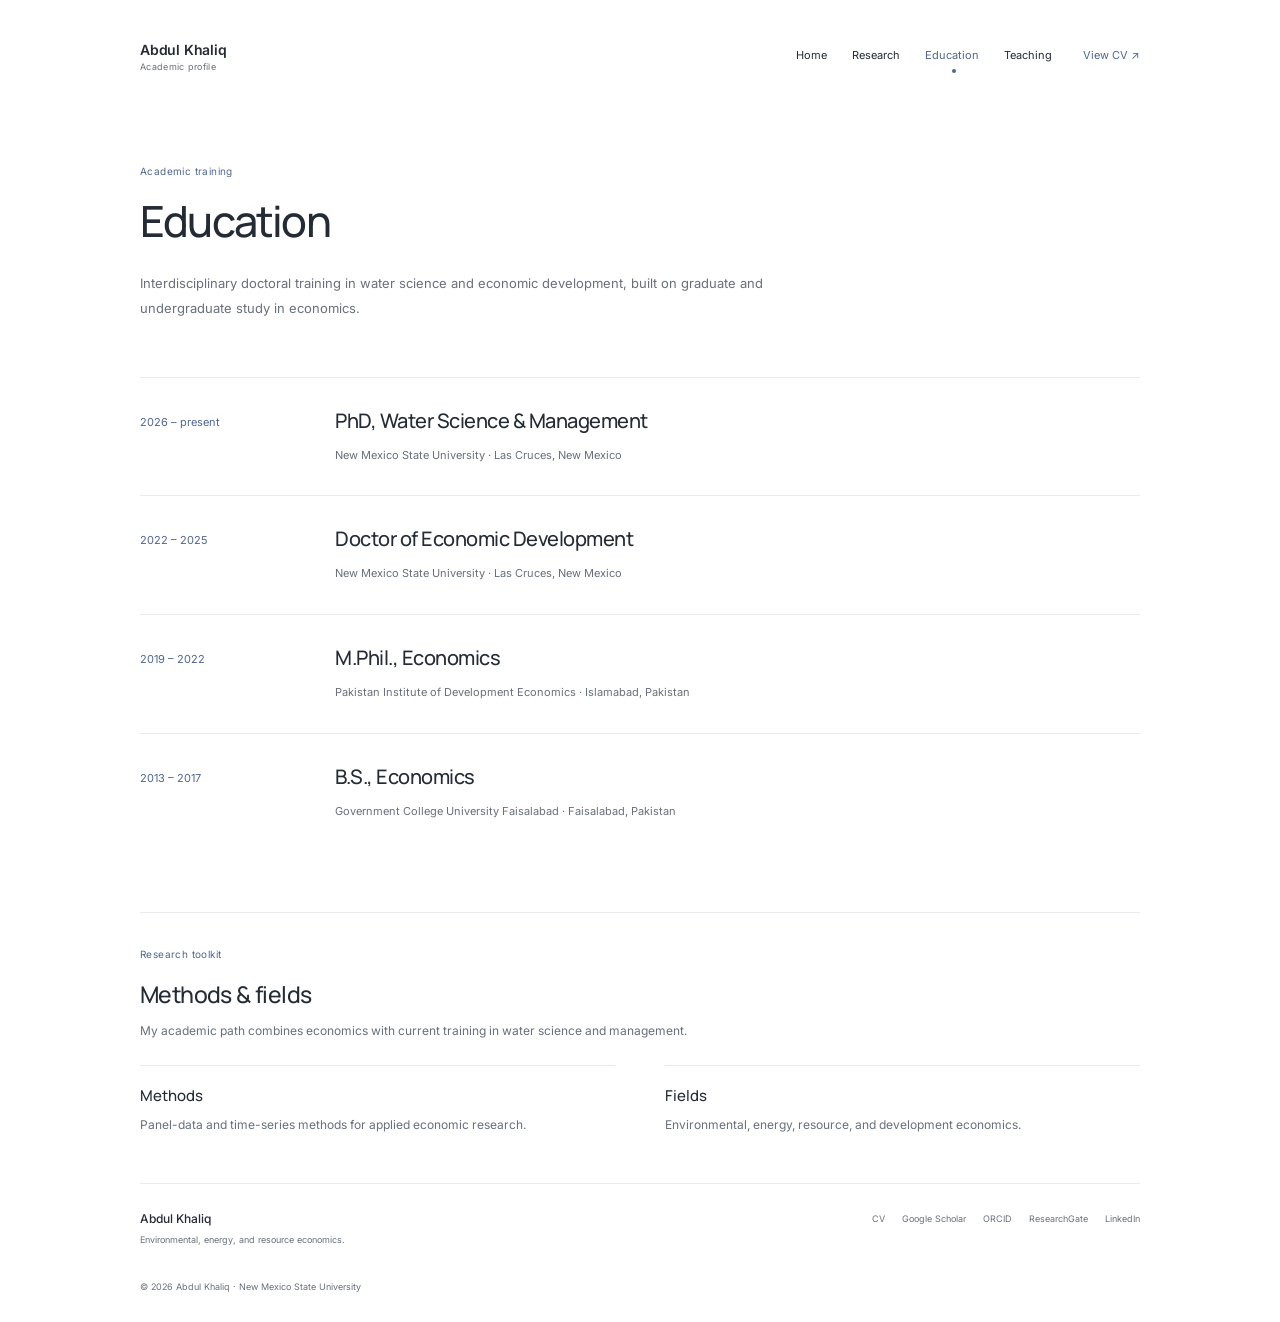
==== commit 52ed664b: "Add files via upload" ====
--- a/education.html
+++ b/education.html
@@ -8,7 +8,7 @@
   <link rel="canonical" href="https://dr-khaliq.github.io/education.html">
   <link rel="preconnect" href="https://fonts.googleapis.com">
   <link rel="preconnect" href="https://fonts.gstatic.com" crossorigin>
-  <link href="https://fonts.googleapis.com/css2?family=Inter:wght@400;600;700;800&family=Source+Serif+4:opsz,wght@8..60,500;8..60,600;8..60,700&display=swap" rel="stylesheet">
+  <link href="https://fonts.googleapis.com/css2?family=Manrope:wght@400;500;600;700&amp;family=Inter:wght@400;500;600&amp;display=swap" rel="stylesheet">
   <meta name="theme-color" content="#ffffff">
   <link rel="icon" href="favicon.svg" type="image/svg+xml">
   <link rel="stylesheet" href="styles.css">
@@ -17,7 +17,7 @@
 <a class="skip-link" href="#main">Skip to content</a>
 <header class="site-header">
   <div class="wrap navbar">
-    <a class="brand" href="index.html">Abdul Khaliq</a>
+    <a class="brand" href="index.html">Abdul Khaliq<span class="brand-context">Academic profile</span></a>
     <button class="menu-btn" data-menu-btn aria-controls="primary-navigation" aria-expanded="false" aria-label="Open navigation">Menu</button>
     <nav class="navlinks" id="primary-navigation" data-nav aria-label="Primary navigation">
       <a href="index.html">Home</a><a href="research.html">Research</a><a href="education.html" aria-current="page">Education</a><a href="teaching.html">Teaching</a>
--- a/styles.css
+++ b/styles.css
@@ -11,3 +11,15 @@
 @media(max-width:900px){.wrap{width:calc(100% - 56px)}.scholar-hero-grid{grid-template-columns:minmax(0,1fr) 170px;gap:36px}.scholar-photo{width:170px}.scholar-photo-media{height:215px}.scholar-intro h1{font-size:42px}.scholar-two-col,.page-intro-grid,.section-head,.edu-item{grid-template-columns:155px minmax(0,1fr);gap:28px}.research-search,.method-grid,.quote-panel,.quote-list{margin-left:183px}.show-all-btn{margin-left:183px}.teaching-stats{gap:25px}.teaching-stat{display:block}.teaching-stat span{display:block}.footer-links{max-width:300px}.navlinks{gap:18px}}
 @media(max-width:640px){.wrap{width:calc(100% - 40px)}.navbar{min-height:77px;flex-wrap:wrap;gap:0;position:relative;padding:20px 0}.brand{font-size:18px}.menu-btn{display:block;font-size:11px;background:white;border:1px solid var(--line);padding:5px 10px;color:var(--ink)}.navlinks{display:none;flex-basis:100%;flex-direction:column;align-items:stretch;gap:4px;padding-top:18px}.navlinks.open{display:flex}.navlinks a{padding:8px 0}.navlinks .nav-cv{margin-left:0}.navlinks a[aria-current=page]{border-bottom:0;text-decoration:underline;text-underline-offset:5px}.scholar-hero{padding:37px 0}.scholar-hero-grid{grid-template-columns:1fr;gap:28px}.scholar-intro h1{font-size:clamp(29px,8.5vw,48px);letter-spacing:-1px;white-space:nowrap}.scholar-role,.scholar-affiliation{font-size:12px}.scholar-affiliation{margin-bottom:21px}.scholar-bio{font-size:17px}.scholar-links{gap:22px;font-size:11px;margin-top:20px}.scholar-photo{width:100%;display:flex;gap:18px;align-items:end;margin:0}.scholar-photo-media{width:105px;height:132px;flex-shrink:0}.photo-fallback span{font-size:27px}figcaption{margin:0;font-size:10px}.scholar-two-col,.page-intro-grid,.section-head,.edu-item{grid-template-columns:1fr;gap:18px}.scholar-two-col{padding:25px 0 28px}.scholar-label{font-size:20px}.scholar-interest-list{grid-template-columns:1fr;gap:5px;font-size:12px}.plain-publication-list strong{font-size:18px}.plain-publication-list>a{grid-template-columns:34px minmax(0,1fr);gap:12px}.home-academic-grid{grid-template-columns:1fr;gap:25px}.footer-grid{flex-direction:column;gap:19px}.footer-links{max-width:none;gap:10px 20px}.page-intro{padding:34px 0 22px}.page-intro h1{font-size:38px}.eyebrow{margin-bottom:3px}.page-intro-grid>p{font-size:16px;padding:0}.research-search,.method-grid,.quote-panel,.quote-list,.show-all-btn{margin-left:0}.research-search{grid-template-columns:1fr}.filters{gap:5px 18px}.filter-btn{font-size:10px}.group-head{align-items:start;flex-direction:column;gap:8px}.group-head h2{font-size:23px}.pub-item{grid-template-columns:34px minmax(0,1fr);gap:12px}.pub-title{font-size:18px}.pub-links{grid-column:2;flex-direction:row;gap:22px;align-items:center}.pub-meta{font-size:10px}.edu-item{padding:23px 0;gap:8px}.edu-body h2{font-size:23px}.edu-body p{font-size:11px}.method-grid{grid-template-columns:1fr;gap:23px}.section-title{font-size:25px}.section-kicker{margin:0}.teaching-stats{gap:18px;justify-content:space-between}.teaching-stat strong{font-size:25px}.teaching-stat span{font-size:9px;max-width:90px;line-height:1.5}table{min-width:620px}.quote-text{font-size:22px}.quote-panel{padding-left:17px}.section{padding:16px 0 35px}}
 @media(prefers-reduced-motion:reduce){html{scroll-behavior:auto}}
+
+/* Contemporary academic layout. The content sits inside generous outer gutters. */
+:root{--ink:#242b35;--muted:#69707b;--line:#e7e9ed;--sans:Inter,Arial,sans-serif;--serif:Manrope,Inter,Arial,sans-serif;--accent:#506690}
+body{line-height:1.8;color:var(--ink)}.wrap{width:min(1000px,calc(100% - 160px))}a{transition:color .16s ease}a:hover{color:var(--accent)}h1,h2,h3{font-weight:500}.navbar{min-height:112px;border-bottom:0}.brand{font:600 14px var(--sans);letter-spacing:-.2px}.brand-context{display:block;font-size:9px;font-weight:400;color:var(--muted);letter-spacing:.3px;margin-top:3px}.navlinks{gap:25px;font-size:11px}.navlinks a[aria-current=page]{border:0;position:relative;color:var(--accent)}.navlinks a[aria-current=page]:after{content:'';position:absolute;bottom:0;width:4px;height:4px;left:50%;border-radius:50%;background:var(--accent)}.nav-cv{color:var(--accent)}
+.scholar-hero{padding:64px 0 64px}.scholar-hero-grid{grid-template-columns:minmax(0,1fr) 230px;gap:70px;align-items:center}.profile-overline{font-size:10px;color:var(--accent);letter-spacing:.25px;margin-bottom:19px}.scholar-intro h1{font-size:clamp(32px,4.3vw,56px);font-weight:500;letter-spacing:-2.8px;line-height:1.2;white-space:nowrap;margin-bottom:21px}.scholar-role{font-size:12px;color:#434d5a}.scholar-affiliation{font-size:12px;margin-top:3px;margin-bottom:25px}.scholar-bio{font:14px/1.95 var(--sans);color:#59616b;max-width:570px}.scholar-links{gap:23px;margin-top:26px;font-size:11px}.scholar-links a{border:0;color:var(--accent);padding-bottom:0}.scholar-links a:hover{text-decoration:underline}.scholar-photo{width:230px;margin:0;position:relative}.scholar-photo-media{height:282px;border-radius:8px;background:#f6f7f9}.scholar-photo-media img{filter:none;object-fit:cover;object-position:center 25%}.photo-fallback{border-radius:8px;border-color:var(--line)}.photo-fallback span{font:500 30px var(--sans);letter-spacing:-1px;color:#8390a3}figcaption{font-size:9px;margin-top:14px;line-height:1.7;color:var(--muted)}
+.scholar-two-col{grid-template-columns:1fr;gap:27px;padding:38px 0 45px}.scholar-label{font:500 16px/1.5 var(--serif);letter-spacing:-.25px;display:flex;justify-content:space-between;align-items:baseline;gap:20px}.scholar-label span{font:10px var(--sans);letter-spacing:0;color:#858b94}.scholar-interest-list{grid-template-columns:repeat(4,minmax(0,1fr));gap:22px}.scholar-interest-list a{font-size:11px;line-height:1.8;border-top:1px solid #dce1e8;padding-top:14px;position:relative;padding-right:18px;color:#525d6d}.scholar-interest-list a span{position:absolute;right:0;top:14px;color:#8b97aa}.plain-publication-list{display:grid;grid-template-columns:repeat(3,minmax(0,1fr));gap:32px}.plain-publication-list>a,.plain-publication-list>a:first-child{display:flex;flex-direction:column;gap:12px;padding:0;border:0}.plain-publication-list>a:hover{text-decoration:none}.plain-publication-list>a:hover strong{color:var(--accent)}.plain-publication-list strong{font:500 16px/1.65 var(--serif);letter-spacing:-.25px;display:block}.plain-publication-list small{font-size:10px;line-height:1.8;margin-top:15px}.pub-home-year{font-size:10px;color:var(--accent);padding:0}.scholar-more{font-size:11px;color:var(--accent);margin-top:29px;text-decoration:none}.home-academic-grid{gap:55px}.home-academic-grid h3{font-size:14px;letter-spacing:-.2px;margin:0 0 11px}.home-academic-grid p{font-size:12px;line-height:1.9;color:var(--muted)}.home-academic-grid a{color:var(--accent);text-decoration:none;margin-top:13px}.home-academic-grid h3 a{font-size:14px;color:var(--ink);margin:0}.scholar-last{padding-bottom:42px}.footer-grid{padding-top:27px}.footer-title{font:500 12px var(--sans)}.footer-sub{font-size:9px;margin-top:6px}.footer-links{font-size:9px;gap:17px}.footer-bottom{font-size:9px;margin-top:30px}
+.page-intro{padding:50px 0 43px}.page-intro-grid{grid-template-columns:1fr;gap:22px}.eyebrow{font-size:10px;color:var(--accent);margin-bottom:13px}.page-intro h1{font-size:43px;letter-spacing:-1.8px;font-weight:500}.page-intro-grid>p{font:13px/1.95 var(--sans);color:var(--muted);max-width:690px;padding:0}.section{padding:12px 0 48px}.research-search{margin-left:0;max-width:100%;grid-template-columns:1fr auto;gap:8px 25px;margin-bottom:25px}.research-search label{font-size:10px;color:var(--muted)}.research-search input{border:1px solid var(--line);border-radius:6px;padding:11px 14px;font-size:11px;background:#fbfcfd}.filters{gap:8px 26px;padding-bottom:17px}.filter-btn{font-size:10px}.filter-btn.active{border-color:var(--accent);color:var(--accent)}.group-head{border-color:var(--line);padding-bottom:17px}.group-head h2{font-size:16px;letter-spacing:-.3px}.group-head span{font-size:9px}.pub-item{padding:25px 0;gap:25px;grid-template-columns:48px minmax(0,1fr) 95px}.pub-title{font:500 15px/1.8 var(--serif);letter-spacing:-.15px}.pub-meta{font-size:10px;line-height:1.9}.pub-link{color:var(--accent);font-size:10px;text-decoration:none}.cite-btn{font-size:9px;color:var(--muted)}.status-tag{font:10px var(--sans);color:var(--accent);margin-top:10px}.pub-year{font-size:10px;color:#7a879a}.edu-item{grid-template-columns:160px 1fr;gap:35px;padding:30px 0}.edu-years{font-size:11px;color:var(--accent)}.edu-body h2{font-size:20px;letter-spacing:-.5px}.edu-body p{font-size:11px;margin-top:12px}.section-head{grid-template-columns:1fr;gap:11px}.section-kicker{font:10px var(--sans);color:var(--accent)}.section-title{font-size:23px;letter-spacing:-.6px}.section-copy{font-size:12px}.method-grid{margin:0;gap:50px}.content-card{border-top:1px solid var(--line);padding-top:20px}.content-card h3{font-size:15px}.content-card p{font-size:12px}.teaching-stats{padding:21px 0 29px;gap:50px}.teaching-stat strong{font:500 28px var(--serif);letter-spacing:-1px}.teaching-stat span{font-size:10px}.quote-panel{margin:12px 0 0;max-width:730px;border-left:2px solid #d8e0ec;padding-left:26px}.quote-text{font:400 21px/1.85 var(--serif);letter-spacing:-.4px}.quote-list{margin-left:0}.quote-list blockquote{font:13px/1.9 var(--sans)}.show-all-btn{margin-left:0;color:var(--accent)}.quote-btn{border-radius:4px}.table-wrap{border-top:1px solid var(--line)}th{color:var(--muted);border-color:var(--line)}
+@media(min-width:1600px){.scholar-hero{padding-top:90px;padding-bottom:80px}}
+@media(max-width:1000px){.wrap{width:calc(100% - 112px)}.scholar-hero-grid{grid-template-columns:minmax(0,1fr) 185px;gap:42px}.scholar-photo{width:185px}.scholar-photo-media{height:237px}.scholar-intro h1{font-size:42px;letter-spacing:-2px}.scholar-interest-list{grid-template-columns:1fr 1fr;gap:22px 30px}.plain-publication-list{gap:25px}.plain-publication-list strong{font-size:14px}.navlinks{gap:19px}}
+@media(max-width:760px){.wrap{width:calc(100% - 80px)}.scholar-hero-grid{grid-template-columns:minmax(0,1fr) 150px;gap:27px}.scholar-photo{width:150px}.scholar-photo-media{height:196px}.scholar-intro h1{font-size:34px;letter-spacing:-1.7px}.scholar-bio{font-size:12px}.profile-overline{font-size:9px}.navlinks{gap:14px;font-size:10px}.plain-publication-list{grid-template-columns:1fr}.plain-publication-list>a,.plain-publication-list>a:first-child{display:grid;grid-template-columns:40px 1fr;gap:20px;border-bottom:1px solid var(--line);padding-bottom:23px}.plain-publication-list>a:last-child{border:0;padding-bottom:0}.plain-publication-list strong{font-size:15px}.plain-publication-list small{margin-top:9px}.pub-home-year{padding-top:5px}.footer-grid{gap:20px}.footer-links{max-width:230px}.scholar-label span{font-size:9px}}
+@media(max-width:640px){.wrap{width:calc(100% - 56px)}.navbar{min-height:88px;padding:22px 0}.brand{font-size:12px}.brand-context{font-size:8px}.navlinks{font-size:12px;gap:4px}.navlinks a[aria-current=page]:after{display:none}.menu-btn{font-size:10px;border-radius:4px}.scholar-hero{padding:28px 0 37px}.scholar-hero-grid{grid-template-columns:1fr;gap:30px}.scholar-intro h1{font-size:clamp(27px,8.5vw,48px);letter-spacing:-1.8px;white-space:nowrap;margin-bottom:18px}.profile-overline{font-size:9px;margin-bottom:15px}.scholar-role,.scholar-affiliation{font-size:11px}.scholar-bio{font-size:13px}.scholar-photo{width:100%;gap:21px}.scholar-photo-media{width:135px;height:170px;border-radius:6px}.scholar-photo-media img{filter:none}.scholar-photo figcaption{font-size:9px;margin:0}.scholar-label{display:block;font-size:16px}.scholar-label span{display:block;margin-top:6px;font-size:9px}.scholar-two-col{gap:22px;padding:29px 0 32px}.scholar-interest-list{gap:20px;grid-template-columns:1fr 1fr}.scholar-interest-list a{font-size:10px}.home-academic-grid{gap:28px;grid-template-columns:1fr}.footer-grid{flex-direction:column}.footer-links{max-width:none}.page-intro{padding:28px 0 33px}.page-intro h1{font-size:36px}.page-intro-grid{gap:18px}.page-intro-grid>p{font-size:12px}.research-search{grid-template-columns:1fr}.research-search input{font-size:10px}.group-head h2{font-size:16px}.pub-item{grid-template-columns:32px minmax(0,1fr);gap:12px}.pub-title{font-size:14px}.pub-links{grid-column:2;gap:20px}.edu-item{grid-template-columns:1fr;gap:10px}.edu-body h2{font-size:18px}.edu-body p{font-size:10px}.method-grid{grid-template-columns:1fr;gap:22px}.section-title{font-size:21px}.teaching-stats{gap:17px}.teaching-stat strong{font-size:25px}.teaching-stat span{font-size:9px}.quote-panel{padding-left:18px}.quote-text{font-size:18px}.show-all-btn{margin-left:0}}
+@media(prefers-reduced-motion:reduce){a{transition:none}}
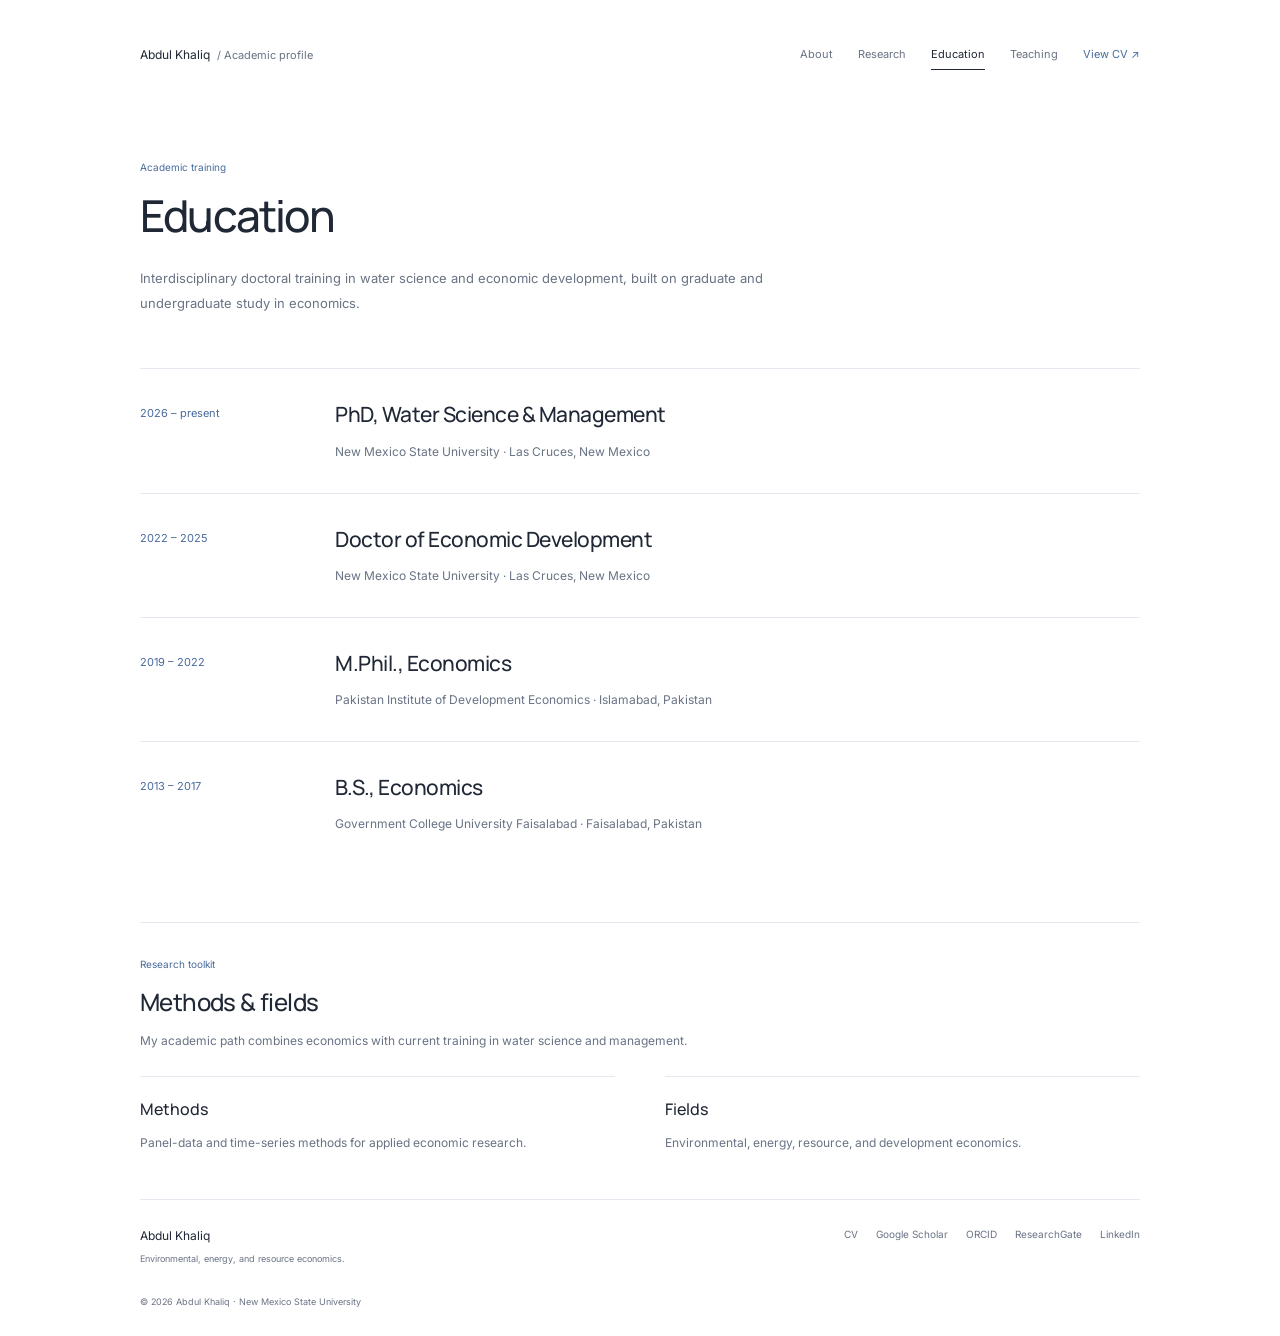
==== commit 97236137: "Add files via upload" ====
--- a/education.html
+++ b/education.html
@@ -17,10 +17,10 @@
 <a class="skip-link" href="#main">Skip to content</a>
 <header class="site-header">
   <div class="wrap navbar">
-    <a class="brand" href="index.html">Abdul Khaliq<span class="brand-context">Academic profile</span></a>
+    <a class="brand" href="index.html">Abdul Khaliq <span class="brand-context">/ Academic profile</span></a>
     <button class="menu-btn" data-menu-btn aria-controls="primary-navigation" aria-expanded="false" aria-label="Open navigation">Menu</button>
     <nav class="navlinks" id="primary-navigation" data-nav aria-label="Primary navigation">
-      <a href="index.html">Home</a><a href="research.html">Research</a><a href="education.html" aria-current="page">Education</a><a href="teaching.html">Teaching</a>
+      <a href="index.html">About</a><a href="research.html">Research</a><a href="education.html" aria-current="page">Education</a><a href="teaching.html">Teaching</a>
       <a class="nav-cv" href="https://drive.google.com/file/d/1z27upIrUMBgzaQc4LzIZSjYV0tHkZQ_x/view?usp=drive_link" target="_blank" rel="noopener">View CV ↗</a>
     </nav>
   </div>
--- a/styles.css
+++ b/styles.css
@@ -1,25 +1,8 @@
-/* Academic edition: white space, marginal headings, bibliographic typography. */
-:root{--paper:#fff;--ink:#242424;--muted:#666;--line:#dedede;--serif:'Source Serif 4',Georgia,'Times New Roman',serif;--sans:Inter,Arial,sans-serif}
-*{box-sizing:border-box}html{scroll-behavior:smooth;scroll-padding-top:30px}body{margin:0;background:var(--paper);color:var(--ink);font:15px/1.8 var(--sans);-webkit-font-smoothing:antialiased}a{color:inherit;text-decoration:none}a:hover{text-decoration:underline;text-underline-offset:4px}button,input{font:inherit}button{cursor:pointer}a:focus-visible,button:focus-visible,input:focus-visible{outline:2px solid #555;outline-offset:5px}::selection{background:#e8e8e8}p,h1,h2,h3,figure{margin:0}h1,h2,h3{font-family:var(--serif);font-weight:400;line-height:1.3}h1{font-size:52px;letter-spacing:-1.7px}h2{font-size:25px}h3{font-size:22px}.wrap{width:min(1040px,calc(100% - 96px));margin:auto}.skip-link{position:fixed;top:-80px;left:20px;background:white;border:1px solid #333;padding:10px;z-index:20}.skip-link:focus{top:10px}
-.site-header{background:white}.navbar{min-height:104px;border-bottom:1px solid var(--line);display:flex;justify-content:space-between;align-items:center;gap:28px}.brand{font:20px var(--serif);white-space:nowrap}.navlinks{display:flex;gap:26px;align-items:center;font-size:12px}.navlinks a{padding:7px 0}.navlinks a[aria-current=page]{border-bottom:1px solid var(--ink)}.navlinks .nav-cv{margin-left:6px}.menu-btn{display:none}
-.scholar-hero{padding:72px 0 59px}.scholar-hero-grid{display:grid;grid-template-columns:minmax(0,1fr) 200px;gap:72px;align-items:start}.scholar-intro{min-width:0}.scholar-intro h1{font-size:clamp(36px,4.6vw,57px);white-space:nowrap;letter-spacing:-1.8px;margin:0 0 13px}.scholar-role{font-size:13px;line-height:1.7}.scholar-affiliation{font-size:13px;color:var(--muted);margin:1px 0 27px}.scholar-bio{font:18px/1.85 var(--serif);max-width:660px;color:#3c3c3c}.scholar-links{display:flex;gap:24px;flex-wrap:wrap;font-size:12px;margin-top:25px}.scholar-links a{border-bottom:1px solid #aaa;padding-bottom:2px}.scholar-photo{width:200px;margin-top:8px}.scholar-photo-media{height:240px;position:relative;overflow:hidden;background:#f4f4f4}.scholar-photo-media img{position:relative;width:100%;height:100%;object-fit:cover;object-position:center 25%;filter:grayscale(1)}.photo-fallback{position:absolute;inset:0;display:grid;place-items:center;border:1px solid var(--line)}.photo-fallback span{font:40px var(--serif);color:#777}figcaption{font-size:10px;line-height:1.6;color:var(--muted);margin-top:12px}
-.scholar-section{padding:0}.scholar-two-col{display:grid;grid-template-columns:190px minmax(0,1fr);gap:48px;padding-top:33px;padding-bottom:36px;border-top:1px solid var(--line)}.scholar-label{font:italic 18px/1.5 var(--serif)}.scholar-interest-list{display:grid;grid-template-columns:1fr 1fr;gap:8px 32px;font-size:12px}.scholar-interest-list p{padding-left:12px;position:relative}.scholar-interest-list p:before{content:'·';position:absolute;left:0}.plain-publication-list>a{display:grid;grid-template-columns:42px minmax(0,1fr);gap:15px;padding:20px 0;border-bottom:1px solid #ebebeb}.plain-publication-list>a:first-child{padding-top:0}.plain-publication-list>a:last-child{border-bottom:0}.pub-home-year,.pub-year{font-size:11px;color:var(--muted);font-variant-numeric:tabular-nums;padding-top:3px}.plain-publication-list strong{font:20px/1.5 var(--serif)}.plain-publication-list small{display:block;font-size:11px;color:var(--muted);margin-top:7px}.scholar-more,.home-academic-grid a{display:inline-block;font-size:11px;text-decoration:underline;text-underline-offset:4px;margin-top:16px}.home-academic-grid{display:grid;grid-template-columns:1fr 1fr;gap:40px}.home-academic-grid h2{font-size:21px;margin-bottom:10px}.home-academic-grid p{font-size:12px;color:#555}.scholar-last{padding-bottom:35px}
-.site-footer{padding:0 0 27px;background:white;color:var(--muted)}.footer-grid{border-top:1px solid var(--line);padding-top:26px;display:flex;justify-content:space-between;gap:30px;align-items:start}.footer-title{font:18px var(--serif);color:var(--ink)}.footer-sub{font-size:10px;margin-top:5px}.footer-links{display:flex;gap:18px;flex-wrap:wrap;font-size:10px}.footer-bottom{font-size:9px;margin-top:24px}
-.page-intro{padding:54px 0 34px}.page-intro-grid{display:grid;grid-template-columns:190px minmax(0,1fr);gap:48px;align-items:start}.eyebrow,.section-kicker{font-size:10px;letter-spacing:.4px;color:var(--muted);margin-bottom:9px}.page-intro h1{font-size:39px;letter-spacing:-1px}.page-intro-grid>p{font:17px/1.8 var(--serif);padding-top:5px;color:#4b4b4b;max-width:650px}.page-intro a{text-decoration:underline;text-underline-offset:3px}.section{padding:22px 0 45px}.border-top>.wrap{border-top:1px solid var(--line);padding-top:35px}.research-search{display:grid;grid-template-columns:1fr auto;gap:6px 20px;margin:0 0 19px 238px}.research-search label{font-size:10px;grid-column:1/-1}.research-search input{border:0;border-bottom:1px solid #aaa;border-radius:0;background:white;padding:8px 0;color:var(--ink);font-size:12px;width:100%;min-width:0}.research-search p{font-size:10px;align-self:center;color:var(--muted)}.filters{display:flex;flex-wrap:wrap;gap:8px 24px;border-bottom:1px solid var(--line);padding-bottom:14px;margin-bottom:32px}.filter-btn{font-size:11px;color:var(--muted);background:none;border:0;padding:6px 0}.filter-btn.active{color:var(--ink);border-bottom:1px solid var(--ink)}.filter-btn:hover{color:var(--ink);text-decoration:underline}.research-group{margin:34px 0}.group-head{display:flex;justify-content:space-between;gap:20px;align-items:baseline;border-bottom:1px solid #aaa;padding-bottom:14px}.group-head h2{font-size:23px}.group-head span{font-size:10px;color:var(--muted)}.pub-list{list-style:none;padding:0;margin:0}.pub-item{display:grid;grid-template-columns:55px minmax(0,1fr) 91px;gap:24px;padding:24px 0;border-bottom:1px solid #e7e7e7}.pub-title{font:20px/1.5 var(--serif)}.pub-meta{font-size:11px;color:var(--muted);margin-top:8px}.pub-links{display:flex;flex-direction:column;gap:9px;align-items:flex-end;padding-top:5px}.pub-link{font-size:11px;text-decoration:underline;text-underline-offset:3px}.cite-btn{font-size:10px;background:none;border:0;padding:0;color:var(--muted);text-decoration:underline;text-underline-offset:3px}.status-tag{font:italic 12px var(--serif);display:inline-block;margin-top:9px;color:var(--muted)}.is-hidden,[hidden]{display:none!important}.toast{position:fixed;bottom:22px;left:50%;transform:translateX(-50%);padding:10px 20px;background:white;border:1px solid #999;opacity:0;pointer-events:none;font-size:12px}.toast.show{opacity:1}
-.edu-item{display:grid;grid-template-columns:190px minmax(0,1fr);gap:48px;border-top:1px solid var(--line);padding:27px 0}.edu-years{font-size:12px;color:var(--muted);padding-top:5px}.edu-body h2{font-size:25px}.edu-body p{font-size:12px;color:var(--muted);margin-top:8px}.section-head{display:grid;grid-template-columns:190px minmax(0,1fr);gap:48px;margin-bottom:24px}.section-kicker{font:italic 18px var(--serif);color:var(--ink)}.section-title{font-size:27px}.section-copy{font-size:12px;color:var(--muted);margin-top:10px}.method-grid{margin-left:238px;display:grid;grid-template-columns:1fr 1fr;gap:35px}.content-card h3{font-size:21px;margin-bottom:8px}.content-card p{font-size:12px;color:var(--muted)}
-.teaching-stats{display:flex;gap:44px;padding:18px 0 25px;border-top:1px solid var(--line);margin-bottom:22px}.teaching-stat{display:flex;align-items:baseline;gap:10px}.teaching-stat strong{font:28px var(--serif);font-weight:400}.teaching-stat span{font-size:10px;color:var(--muted)}.table-wrap{overflow-x:auto}table{width:100%;border-collapse:collapse;text-align:left;font-size:11px}th,td{padding:14px 12px;border-bottom:1px solid #e5e5e5}th{font-size:10px;font-weight:500;color:#555;border-bottom:1px solid #888}th:first-child,td:first-child{padding-left:0;white-space:nowrap}.role-label{font-size:10px}.table-note{font-size:10px;margin-top:12px;color:var(--muted)}.quote-panel{margin-left:238px;padding:5px 0 5px 22px;border-left:1px solid #aaa}.quote-mark{display:none}.quote-text{font:italic 24px/1.6 var(--serif);margin:0;min-height:80px}.quote-meta{font-size:10px;color:var(--muted);margin-top:15px}.quote-controls{display:flex;gap:12px;align-items:center;margin-top:17px}.quote-btn,.btn{background:white;border:1px solid var(--line);color:var(--ink);padding:7px 12px;font-size:11px}.quote-count{font-size:10px;color:var(--muted);margin-left:5px}.show-all-btn{margin:22px 0 0 238px;border:0;padding:0;text-decoration:underline;text-underline-offset:4px}.quote-list{margin:25px 0 0 238px;display:grid;gap:20px}.quote-list blockquote{margin:0;border-top:1px solid var(--line);padding-top:18px;font:italic 17px/1.7 var(--serif)}
-@media(max-width:900px){.wrap{width:calc(100% - 56px)}.scholar-hero-grid{grid-template-columns:minmax(0,1fr) 170px;gap:36px}.scholar-photo{width:170px}.scholar-photo-media{height:215px}.scholar-intro h1{font-size:42px}.scholar-two-col,.page-intro-grid,.section-head,.edu-item{grid-template-columns:155px minmax(0,1fr);gap:28px}.research-search,.method-grid,.quote-panel,.quote-list{margin-left:183px}.show-all-btn{margin-left:183px}.teaching-stats{gap:25px}.teaching-stat{display:block}.teaching-stat span{display:block}.footer-links{max-width:300px}.navlinks{gap:18px}}
-@media(max-width:640px){.wrap{width:calc(100% - 40px)}.navbar{min-height:77px;flex-wrap:wrap;gap:0;position:relative;padding:20px 0}.brand{font-size:18px}.menu-btn{display:block;font-size:11px;background:white;border:1px solid var(--line);padding:5px 10px;color:var(--ink)}.navlinks{display:none;flex-basis:100%;flex-direction:column;align-items:stretch;gap:4px;padding-top:18px}.navlinks.open{display:flex}.navlinks a{padding:8px 0}.navlinks .nav-cv{margin-left:0}.navlinks a[aria-current=page]{border-bottom:0;text-decoration:underline;text-underline-offset:5px}.scholar-hero{padding:37px 0}.scholar-hero-grid{grid-template-columns:1fr;gap:28px}.scholar-intro h1{font-size:clamp(29px,8.5vw,48px);letter-spacing:-1px;white-space:nowrap}.scholar-role,.scholar-affiliation{font-size:12px}.scholar-affiliation{margin-bottom:21px}.scholar-bio{font-size:17px}.scholar-links{gap:22px;font-size:11px;margin-top:20px}.scholar-photo{width:100%;display:flex;gap:18px;align-items:end;margin:0}.scholar-photo-media{width:105px;height:132px;flex-shrink:0}.photo-fallback span{font-size:27px}figcaption{margin:0;font-size:10px}.scholar-two-col,.page-intro-grid,.section-head,.edu-item{grid-template-columns:1fr;gap:18px}.scholar-two-col{padding:25px 0 28px}.scholar-label{font-size:20px}.scholar-interest-list{grid-template-columns:1fr;gap:5px;font-size:12px}.plain-publication-list strong{font-size:18px}.plain-publication-list>a{grid-template-columns:34px minmax(0,1fr);gap:12px}.home-academic-grid{grid-template-columns:1fr;gap:25px}.footer-grid{flex-direction:column;gap:19px}.footer-links{max-width:none;gap:10px 20px}.page-intro{padding:34px 0 22px}.page-intro h1{font-size:38px}.eyebrow{margin-bottom:3px}.page-intro-grid>p{font-size:16px;padding:0}.research-search,.method-grid,.quote-panel,.quote-list,.show-all-btn{margin-left:0}.research-search{grid-template-columns:1fr}.filters{gap:5px 18px}.filter-btn{font-size:10px}.group-head{align-items:start;flex-direction:column;gap:8px}.group-head h2{font-size:23px}.pub-item{grid-template-columns:34px minmax(0,1fr);gap:12px}.pub-title{font-size:18px}.pub-links{grid-column:2;flex-direction:row;gap:22px;align-items:center}.pub-meta{font-size:10px}.edu-item{padding:23px 0;gap:8px}.edu-body h2{font-size:23px}.edu-body p{font-size:11px}.method-grid{grid-template-columns:1fr;gap:23px}.section-title{font-size:25px}.section-kicker{margin:0}.teaching-stats{gap:18px;justify-content:space-between}.teaching-stat strong{font-size:25px}.teaching-stat span{font-size:9px;max-width:90px;line-height:1.5}table{min-width:620px}.quote-text{font-size:22px}.quote-panel{padding-left:17px}.section{padding:16px 0 35px}}
+/* Design B: contemporary editorial. Shared across all four pages. */
+:root{--paper:#fff;--ink:#202735;--muted:#697384;--line:#e5e9ef;--soft:#f5f7fa;--link:#496b9c;--font:Inter,Arial,sans-serif;--heading:Manrope,Inter,Arial,sans-serif}*{box-sizing:border-box}html{scroll-behavior:smooth;scroll-padding-top:25px}body{margin:0;background:var(--paper);color:var(--ink);font:14px/1.8 var(--font);-webkit-font-smoothing:antialiased}a{color:inherit;text-decoration:none}a:hover{color:var(--link);text-decoration:underline;text-underline-offset:4px}button,input{font:inherit}button{cursor:pointer}a:focus-visible,button:focus-visible,input:focus-visible{outline:2px solid var(--link);outline-offset:5px}p,h1,h2,h3,figure{margin:0}h1,h2,h3{font-family:var(--heading);font-weight:500}h1{font-size:44px;letter-spacing:-1.8px;line-height:1.2}h2{font-size:23px;letter-spacing:-.6px;line-height:1.5}h3{font-size:16px;line-height:1.6}.wrap{width:min(1000px,calc(100% - 160px));margin-inline:auto}.skip-link{position:fixed;top:-80px;left:20px;z-index:20;background:white;border:1px solid var(--line);padding:10px}.skip-link:focus{top:10px}.navbar{min-height:110px;display:flex;align-items:center;justify-content:space-between;gap:24px}.brand{font-size:12px;white-space:nowrap}.brand-context{color:var(--muted);font-size:11px;margin-left:4px}.navlinks{display:flex;gap:25px;align-items:center;font-size:11px;color:var(--muted)}.navlinks a{padding:5px 0}.navlinks a[aria-current=page]{border-bottom:1px solid var(--ink);color:var(--ink)}.nav-cv{color:var(--link)}.menu-btn{display:none}.scholar-hero{padding:52px 0 49px}.scholar-hero-grid{display:grid;grid-template-columns:minmax(0,1fr) 285px;gap:65px;align-items:center}.scholar-intro{min-width:0}.profile-overline{color:var(--link);font-size:11px;margin-bottom:20px}.scholar-intro h1{font-size:clamp(32px,4.5vw,56px);letter-spacing:-2.5px;white-space:nowrap;margin-bottom:23px}.scholar-role,.scholar-affiliation{font-size:12px}.scholar-affiliation{color:var(--muted);margin-top:2px}.scholar-bio{font-size:13px;color:var(--muted);max-width:495px;line-height:1.95;margin-top:25px}.scholar-links{display:flex;flex-wrap:wrap;gap:25px;margin-top:25px;color:var(--link);font-size:11px}.scholar-photo{width:285px}.scholar-photo-media{height:355px;position:relative;overflow:hidden;border-radius:3px 42px 3px 3px;background:var(--soft)}.scholar-photo img{position:relative;width:100%;height:100%;object-fit:cover;object-position:center 25%;filter:none}.photo-fallback{position:absolute;inset:0;display:grid;place-items:center}.photo-fallback span{font:500 40px var(--heading);color:var(--muted)}figcaption{font-size:10px;line-height:1.7;color:var(--muted);margin-top:12px}.focus-strip{border-top:1px solid var(--line);border-bottom:1px solid var(--line);display:flex;flex-wrap:wrap;gap:18px 40px;padding-block:20px;color:var(--muted);font-size:11px}.featured-work{display:grid;grid-template-columns:140px minmax(0,1fr);gap:35px;padding-block:39px 42px}.feature-label{font-size:10px;color:var(--muted);letter-spacing:.4px;padding-top:4px}.feature-label span{display:block;margin-top:7px;letter-spacing:0}.featured-work h2{font-size:27px;line-height:1.55;letter-spacing:-.7px;max-width:720px}.feature-meta{font-size:11px;color:var(--muted);margin-top:15px}.academic-path{display:grid;grid-template-columns:1fr 1fr;gap:55px;border-top:1px solid var(--line);padding-block:29px 50px}.academic-path h2{font-size:14px;letter-spacing:0}.academic-path p{font-size:12px;color:var(--muted);margin-top:10px;max-width:370px}.site-footer{padding-bottom:25px}.footer-grid{border-top:1px solid var(--line);padding-top:25px;display:flex;justify-content:space-between;gap:25px}.footer-title{font-size:12px}.footer-sub{font-size:9px;color:var(--muted);margin-top:5px}.footer-links{display:flex;gap:18px;flex-wrap:wrap;font-size:10px;color:var(--muted)}.footer-bottom{font-size:9px;color:var(--muted);margin-top:27px}
+.page-intro{padding:48px 0 40px}.page-intro-grid{display:grid;grid-template-columns:1fr;gap:24px}.eyebrow{font-size:10px;color:var(--link);margin-bottom:13px}.page-intro-grid>p{font-size:13px;color:var(--muted);line-height:1.95;max-width:700px}.page-intro-grid>p a{color:var(--link)}.section{padding:12px 0 45px}.research-search{display:grid;grid-template-columns:1fr auto;gap:8px 25px;margin-bottom:25px}.research-search label{grid-column:1/-1;font-size:10px;color:var(--muted)}.research-search input{padding:11px 14px;border:1px solid var(--line);border-radius:5px;background:#fbfcfd;color:var(--ink);font-size:12px;width:100%;min-width:0}.research-search p{align-self:center;font-size:10px;color:var(--muted)}.filters{display:flex;flex-wrap:wrap;gap:10px 26px;border-bottom:1px solid var(--line);padding-bottom:17px;margin-bottom:32px}.filter-btn{font-size:11px;color:var(--muted);background:none;border:0;padding:6px 0}.filter-btn.active{color:var(--link);border-bottom:1px solid var(--link)}.filter-btn:hover{text-decoration:underline}.research-group{margin:35px 0}.group-head{display:flex;justify-content:space-between;align-items:baseline;gap:20px;border-bottom:1px solid var(--line);padding-bottom:17px}.group-head h2{font-size:17px;letter-spacing:-.3px}.group-head span{font-size:10px;color:var(--muted)}.pub-list{list-style:none;padding:0;margin:0}.pub-item{display:grid;grid-template-columns:48px minmax(0,1fr) 95px;gap:25px;border-bottom:1px solid var(--line);padding:25px 0}.pub-year{font-size:10px;color:var(--muted);padding-top:5px}.pub-title{font:500 16px/1.8 var(--heading);letter-spacing:-.2px}.pub-meta{font-size:11px;color:var(--muted);margin-top:8px;line-height:1.9}.pub-links{display:flex;flex-direction:column;align-items:flex-end;gap:10px;padding-top:5px}.pub-link{font-size:11px;color:var(--link)}.cite-btn{border:0;background:none;padding:0;font-size:10px;color:var(--muted);text-decoration:underline;text-underline-offset:3px}.status-tag{display:inline-block;font-size:10px;color:var(--link);margin-top:10px}.is-hidden,[hidden]{display:none!important}.toast{position:fixed;bottom:22px;left:50%;transform:translateX(-50%);padding:10px 20px;border:1px solid var(--line);background:white;opacity:0;pointer-events:none;font-size:12px}.toast.show{opacity:1}.edu-item{display:grid;grid-template-columns:160px 1fr;gap:35px;border-top:1px solid var(--line);padding:30px 0}.edu-years{font-size:11px;color:var(--link);padding-top:5px}.edu-body h2{font-size:21px;letter-spacing:-.5px}.edu-body p{font-size:12px;color:var(--muted);margin-top:10px}.border-top>.wrap{border-top:1px solid var(--line);padding-top:32px}.section-head{margin-bottom:25px}.section-kicker{font-size:10px;color:var(--link);margin-bottom:11px}.section-title{font-size:24px}.section-copy{font-size:12px;color:var(--muted);margin-top:10px}.method-grid{display:grid;grid-template-columns:1fr 1fr;gap:50px}.content-card{border-top:1px solid var(--line);padding-top:20px}.content-card h3{font-size:16px;margin-bottom:9px}.content-card p{font-size:12px;color:var(--muted)}.teaching-stats{display:flex;justify-content:space-between;gap:30px;border-top:1px solid var(--line);padding:22px 0 29px;margin-bottom:20px}.teaching-stat strong{font:500 28px var(--heading);letter-spacing:-1px;display:block}.teaching-stat span{font-size:11px;color:var(--muted)}.table-wrap{overflow-x:auto;border-top:1px solid var(--line)}table{border-collapse:collapse;width:100%;text-align:left;font-size:12px}th,td{padding:14px 12px;border-bottom:1px solid var(--line)}th{font-size:10px;font-weight:500;color:var(--muted)}td:first-child,th:first-child{padding-left:0;white-space:nowrap}.role-label{font-size:10px}.table-note{font-size:10px;color:var(--muted);margin-top:12px}.quote-panel{border-left:2px solid #d8e0ec;padding-left:25px;max-width:750px;margin-top:12px}.quote-mark{display:none}.quote-text{font:400 22px/1.8 var(--heading);letter-spacing:-.4px;margin:0;min-height:80px}.quote-meta{font-size:10px;color:var(--muted);margin-top:16px}.quote-controls{display:flex;gap:12px;align-items:center;margin-top:18px}.quote-btn,.btn{background:white;border:1px solid var(--line);border-radius:4px;padding:7px 12px;font-size:11px;color:var(--ink)}.quote-count{font-size:10px;color:var(--muted)}.show-all-btn{margin-top:22px;border:0;padding:0;color:var(--link);text-decoration:underline;text-underline-offset:4px}.quote-list{display:grid;gap:20px;margin-top:25px}.quote-list blockquote{font-size:13px;line-height:1.9;margin:0;border-top:1px solid var(--line);padding-top:18px}
+@media(min-width:1600px){.scholar-hero{padding-top:75px;padding-bottom:65px}}
+@media(max-width:1000px){.wrap{width:calc(100% - 112px)}.scholar-hero-grid{grid-template-columns:minmax(0,1fr) 225px;gap:40px}.scholar-photo{width:225px}.scholar-photo-media{height:295px}.scholar-intro h1{font-size:42px;letter-spacing:-2px}.navlinks{gap:18px}.brand-context{display:none}}
+@media(max-width:760px){.wrap{width:calc(100% - 80px)}.scholar-hero-grid{grid-template-columns:minmax(0,1fr) 185px;gap:28px}.scholar-photo{width:185px}.scholar-photo-media{height:245px}.scholar-intro h1{font-size:34px;letter-spacing:-1.5px}.scholar-bio{font-size:12px}.navlinks{gap:14px;font-size:10px}.featured-work{grid-template-columns:100px 1fr;gap:25px}.featured-work h2{font-size:23px}.footer-links{max-width:250px}}
+@media(max-width:640px){.wrap{width:calc(100% - 56px)}.navbar{min-height:84px;flex-wrap:wrap;padding:22px 0;gap:0}.brand-context{display:inline;font-size:9px}.brand{font-size:11px}.menu-btn{display:block;border:1px solid var(--line);border-radius:4px;background:white;padding:6px 10px;color:var(--ink);font-size:10px}.navlinks{display:none;flex-basis:100%;flex-direction:column;align-items:stretch;gap:3px;padding-top:18px;font-size:12px}.navlinks.open{display:flex}.navlinks a{padding:8px 0}.navlinks a[aria-current=page]{border:0;text-decoration:underline;text-underline-offset:5px}.scholar-hero{padding:28px 0 31px}.scholar-hero-grid{grid-template-columns:1fr;gap:28px}.scholar-intro h1{font-size:clamp(29px,8.6vw,48px);white-space:nowrap;letter-spacing:-1.7px;margin-bottom:20px}.profile-overline{font-size:10px;margin-bottom:18px}.scholar-role,.scholar-affiliation{font-size:11px}.scholar-bio{font-size:13px;margin-top:22px}.scholar-photo{width:min(100%,285px)}.scholar-photo-media{height:310px;border-radius:3px 35px 3px 3px}.scholar-links{gap:21px}.focus-strip{gap:12px 22px;font-size:10px;padding-block:18px}.featured-work{grid-template-columns:1fr;gap:16px;padding-block:28px 32px}.feature-label span{display:inline;margin:0 0 0 12px}.featured-work h2{font-size:22px}.feature-meta{font-size:10px}.academic-path{grid-template-columns:1fr;gap:23px;padding-block:25px 36px}.footer-grid{flex-direction:column;gap:21px}.footer-links{max-width:none;gap:12px 18px}.page-intro{padding:28px 0 30px}.page-intro h1{font-size:36px}.page-intro-grid{gap:18px}.page-intro-grid>p{font-size:12px}.research-search{grid-template-columns:1fr}.group-head{flex-direction:column;align-items:start;gap:10px}.group-head h2{font-size:17px}.pub-item{grid-template-columns:32px minmax(0,1fr);gap:12px}.pub-title{font-size:14px}.pub-meta{font-size:10px}.pub-links{grid-column:2;flex-direction:row;align-items:center;gap:22px}.edu-item{grid-template-columns:1fr;gap:10px;padding:25px 0}.edu-body h2{font-size:19px}.edu-body p{font-size:11px}.method-grid{grid-template-columns:1fr;gap:24px}.section-title{font-size:22px}.teaching-stats{gap:16px}.teaching-stat strong{font-size:25px}.teaching-stat span{font-size:9px;max-width:95px;display:block}.quote-text{font-size:19px}.quote-panel{padding-left:18px}table{min-width:620px}.section{padding-bottom:35px}}
 @media(prefers-reduced-motion:reduce){html{scroll-behavior:auto}}
-
-/* Contemporary academic layout. The content sits inside generous outer gutters. */
-:root{--ink:#242b35;--muted:#69707b;--line:#e7e9ed;--sans:Inter,Arial,sans-serif;--serif:Manrope,Inter,Arial,sans-serif;--accent:#506690}
-body{line-height:1.8;color:var(--ink)}.wrap{width:min(1000px,calc(100% - 160px))}a{transition:color .16s ease}a:hover{color:var(--accent)}h1,h2,h3{font-weight:500}.navbar{min-height:112px;border-bottom:0}.brand{font:600 14px var(--sans);letter-spacing:-.2px}.brand-context{display:block;font-size:9px;font-weight:400;color:var(--muted);letter-spacing:.3px;margin-top:3px}.navlinks{gap:25px;font-size:11px}.navlinks a[aria-current=page]{border:0;position:relative;color:var(--accent)}.navlinks a[aria-current=page]:after{content:'';position:absolute;bottom:0;width:4px;height:4px;left:50%;border-radius:50%;background:var(--accent)}.nav-cv{color:var(--accent)}
-.scholar-hero{padding:64px 0 64px}.scholar-hero-grid{grid-template-columns:minmax(0,1fr) 230px;gap:70px;align-items:center}.profile-overline{font-size:10px;color:var(--accent);letter-spacing:.25px;margin-bottom:19px}.scholar-intro h1{font-size:clamp(32px,4.3vw,56px);font-weight:500;letter-spacing:-2.8px;line-height:1.2;white-space:nowrap;margin-bottom:21px}.scholar-role{font-size:12px;color:#434d5a}.scholar-affiliation{font-size:12px;margin-top:3px;margin-bottom:25px}.scholar-bio{font:14px/1.95 var(--sans);color:#59616b;max-width:570px}.scholar-links{gap:23px;margin-top:26px;font-size:11px}.scholar-links a{border:0;color:var(--accent);padding-bottom:0}.scholar-links a:hover{text-decoration:underline}.scholar-photo{width:230px;margin:0;position:relative}.scholar-photo-media{height:282px;border-radius:8px;background:#f6f7f9}.scholar-photo-media img{filter:none;object-fit:cover;object-position:center 25%}.photo-fallback{border-radius:8px;border-color:var(--line)}.photo-fallback span{font:500 30px var(--sans);letter-spacing:-1px;color:#8390a3}figcaption{font-size:9px;margin-top:14px;line-height:1.7;color:var(--muted)}
-.scholar-two-col{grid-template-columns:1fr;gap:27px;padding:38px 0 45px}.scholar-label{font:500 16px/1.5 var(--serif);letter-spacing:-.25px;display:flex;justify-content:space-between;align-items:baseline;gap:20px}.scholar-label span{font:10px var(--sans);letter-spacing:0;color:#858b94}.scholar-interest-list{grid-template-columns:repeat(4,minmax(0,1fr));gap:22px}.scholar-interest-list a{font-size:11px;line-height:1.8;border-top:1px solid #dce1e8;padding-top:14px;position:relative;padding-right:18px;color:#525d6d}.scholar-interest-list a span{position:absolute;right:0;top:14px;color:#8b97aa}.plain-publication-list{display:grid;grid-template-columns:repeat(3,minmax(0,1fr));gap:32px}.plain-publication-list>a,.plain-publication-list>a:first-child{display:flex;flex-direction:column;gap:12px;padding:0;border:0}.plain-publication-list>a:hover{text-decoration:none}.plain-publication-list>a:hover strong{color:var(--accent)}.plain-publication-list strong{font:500 16px/1.65 var(--serif);letter-spacing:-.25px;display:block}.plain-publication-list small{font-size:10px;line-height:1.8;margin-top:15px}.pub-home-year{font-size:10px;color:var(--accent);padding:0}.scholar-more{font-size:11px;color:var(--accent);margin-top:29px;text-decoration:none}.home-academic-grid{gap:55px}.home-academic-grid h3{font-size:14px;letter-spacing:-.2px;margin:0 0 11px}.home-academic-grid p{font-size:12px;line-height:1.9;color:var(--muted)}.home-academic-grid a{color:var(--accent);text-decoration:none;margin-top:13px}.home-academic-grid h3 a{font-size:14px;color:var(--ink);margin:0}.scholar-last{padding-bottom:42px}.footer-grid{padding-top:27px}.footer-title{font:500 12px var(--sans)}.footer-sub{font-size:9px;margin-top:6px}.footer-links{font-size:9px;gap:17px}.footer-bottom{font-size:9px;margin-top:30px}
-.page-intro{padding:50px 0 43px}.page-intro-grid{grid-template-columns:1fr;gap:22px}.eyebrow{font-size:10px;color:var(--accent);margin-bottom:13px}.page-intro h1{font-size:43px;letter-spacing:-1.8px;font-weight:500}.page-intro-grid>p{font:13px/1.95 var(--sans);color:var(--muted);max-width:690px;padding:0}.section{padding:12px 0 48px}.research-search{margin-left:0;max-width:100%;grid-template-columns:1fr auto;gap:8px 25px;margin-bottom:25px}.research-search label{font-size:10px;color:var(--muted)}.research-search input{border:1px solid var(--line);border-radius:6px;padding:11px 14px;font-size:11px;background:#fbfcfd}.filters{gap:8px 26px;padding-bottom:17px}.filter-btn{font-size:10px}.filter-btn.active{border-color:var(--accent);color:var(--accent)}.group-head{border-color:var(--line);padding-bottom:17px}.group-head h2{font-size:16px;letter-spacing:-.3px}.group-head span{font-size:9px}.pub-item{padding:25px 0;gap:25px;grid-template-columns:48px minmax(0,1fr) 95px}.pub-title{font:500 15px/1.8 var(--serif);letter-spacing:-.15px}.pub-meta{font-size:10px;line-height:1.9}.pub-link{color:var(--accent);font-size:10px;text-decoration:none}.cite-btn{font-size:9px;color:var(--muted)}.status-tag{font:10px var(--sans);color:var(--accent);margin-top:10px}.pub-year{font-size:10px;color:#7a879a}.edu-item{grid-template-columns:160px 1fr;gap:35px;padding:30px 0}.edu-years{font-size:11px;color:var(--accent)}.edu-body h2{font-size:20px;letter-spacing:-.5px}.edu-body p{font-size:11px;margin-top:12px}.section-head{grid-template-columns:1fr;gap:11px}.section-kicker{font:10px var(--sans);color:var(--accent)}.section-title{font-size:23px;letter-spacing:-.6px}.section-copy{font-size:12px}.method-grid{margin:0;gap:50px}.content-card{border-top:1px solid var(--line);padding-top:20px}.content-card h3{font-size:15px}.content-card p{font-size:12px}.teaching-stats{padding:21px 0 29px;gap:50px}.teaching-stat strong{font:500 28px var(--serif);letter-spacing:-1px}.teaching-stat span{font-size:10px}.quote-panel{margin:12px 0 0;max-width:730px;border-left:2px solid #d8e0ec;padding-left:26px}.quote-text{font:400 21px/1.85 var(--serif);letter-spacing:-.4px}.quote-list{margin-left:0}.quote-list blockquote{font:13px/1.9 var(--sans)}.show-all-btn{margin-left:0;color:var(--accent)}.quote-btn{border-radius:4px}.table-wrap{border-top:1px solid var(--line)}th{color:var(--muted);border-color:var(--line)}
-@media(min-width:1600px){.scholar-hero{padding-top:90px;padding-bottom:80px}}
-@media(max-width:1000px){.wrap{width:calc(100% - 112px)}.scholar-hero-grid{grid-template-columns:minmax(0,1fr) 185px;gap:42px}.scholar-photo{width:185px}.scholar-photo-media{height:237px}.scholar-intro h1{font-size:42px;letter-spacing:-2px}.scholar-interest-list{grid-template-columns:1fr 1fr;gap:22px 30px}.plain-publication-list{gap:25px}.plain-publication-list strong{font-size:14px}.navlinks{gap:19px}}
-@media(max-width:760px){.wrap{width:calc(100% - 80px)}.scholar-hero-grid{grid-template-columns:minmax(0,1fr) 150px;gap:27px}.scholar-photo{width:150px}.scholar-photo-media{height:196px}.scholar-intro h1{font-size:34px;letter-spacing:-1.7px}.scholar-bio{font-size:12px}.profile-overline{font-size:9px}.navlinks{gap:14px;font-size:10px}.plain-publication-list{grid-template-columns:1fr}.plain-publication-list>a,.plain-publication-list>a:first-child{display:grid;grid-template-columns:40px 1fr;gap:20px;border-bottom:1px solid var(--line);padding-bottom:23px}.plain-publication-list>a:last-child{border:0;padding-bottom:0}.plain-publication-list strong{font-size:15px}.plain-publication-list small{margin-top:9px}.pub-home-year{padding-top:5px}.footer-grid{gap:20px}.footer-links{max-width:230px}.scholar-label span{font-size:9px}}
-@media(max-width:640px){.wrap{width:calc(100% - 56px)}.navbar{min-height:88px;padding:22px 0}.brand{font-size:12px}.brand-context{font-size:8px}.navlinks{font-size:12px;gap:4px}.navlinks a[aria-current=page]:after{display:none}.menu-btn{font-size:10px;border-radius:4px}.scholar-hero{padding:28px 0 37px}.scholar-hero-grid{grid-template-columns:1fr;gap:30px}.scholar-intro h1{font-size:clamp(27px,8.5vw,48px);letter-spacing:-1.8px;white-space:nowrap;margin-bottom:18px}.profile-overline{font-size:9px;margin-bottom:15px}.scholar-role,.scholar-affiliation{font-size:11px}.scholar-bio{font-size:13px}.scholar-photo{width:100%;gap:21px}.scholar-photo-media{width:135px;height:170px;border-radius:6px}.scholar-photo-media img{filter:none}.scholar-photo figcaption{font-size:9px;margin:0}.scholar-label{display:block;font-size:16px}.scholar-label span{display:block;margin-top:6px;font-size:9px}.scholar-two-col{gap:22px;padding:29px 0 32px}.scholar-interest-list{gap:20px;grid-template-columns:1fr 1fr}.scholar-interest-list a{font-size:10px}.home-academic-grid{gap:28px;grid-template-columns:1fr}.footer-grid{flex-direction:column}.footer-links{max-width:none}.page-intro{padding:28px 0 33px}.page-intro h1{font-size:36px}.page-intro-grid{gap:18px}.page-intro-grid>p{font-size:12px}.research-search{grid-template-columns:1fr}.research-search input{font-size:10px}.group-head h2{font-size:16px}.pub-item{grid-template-columns:32px minmax(0,1fr);gap:12px}.pub-title{font-size:14px}.pub-links{grid-column:2;gap:20px}.edu-item{grid-template-columns:1fr;gap:10px}.edu-body h2{font-size:18px}.edu-body p{font-size:10px}.method-grid{grid-template-columns:1fr;gap:22px}.section-title{font-size:21px}.teaching-stats{gap:17px}.teaching-stat strong{font-size:25px}.teaching-stat span{font-size:9px}.quote-panel{padding-left:18px}.quote-text{font-size:18px}.show-all-btn{margin-left:0}}
-@media(prefers-reduced-motion:reduce){a{transition:none}}
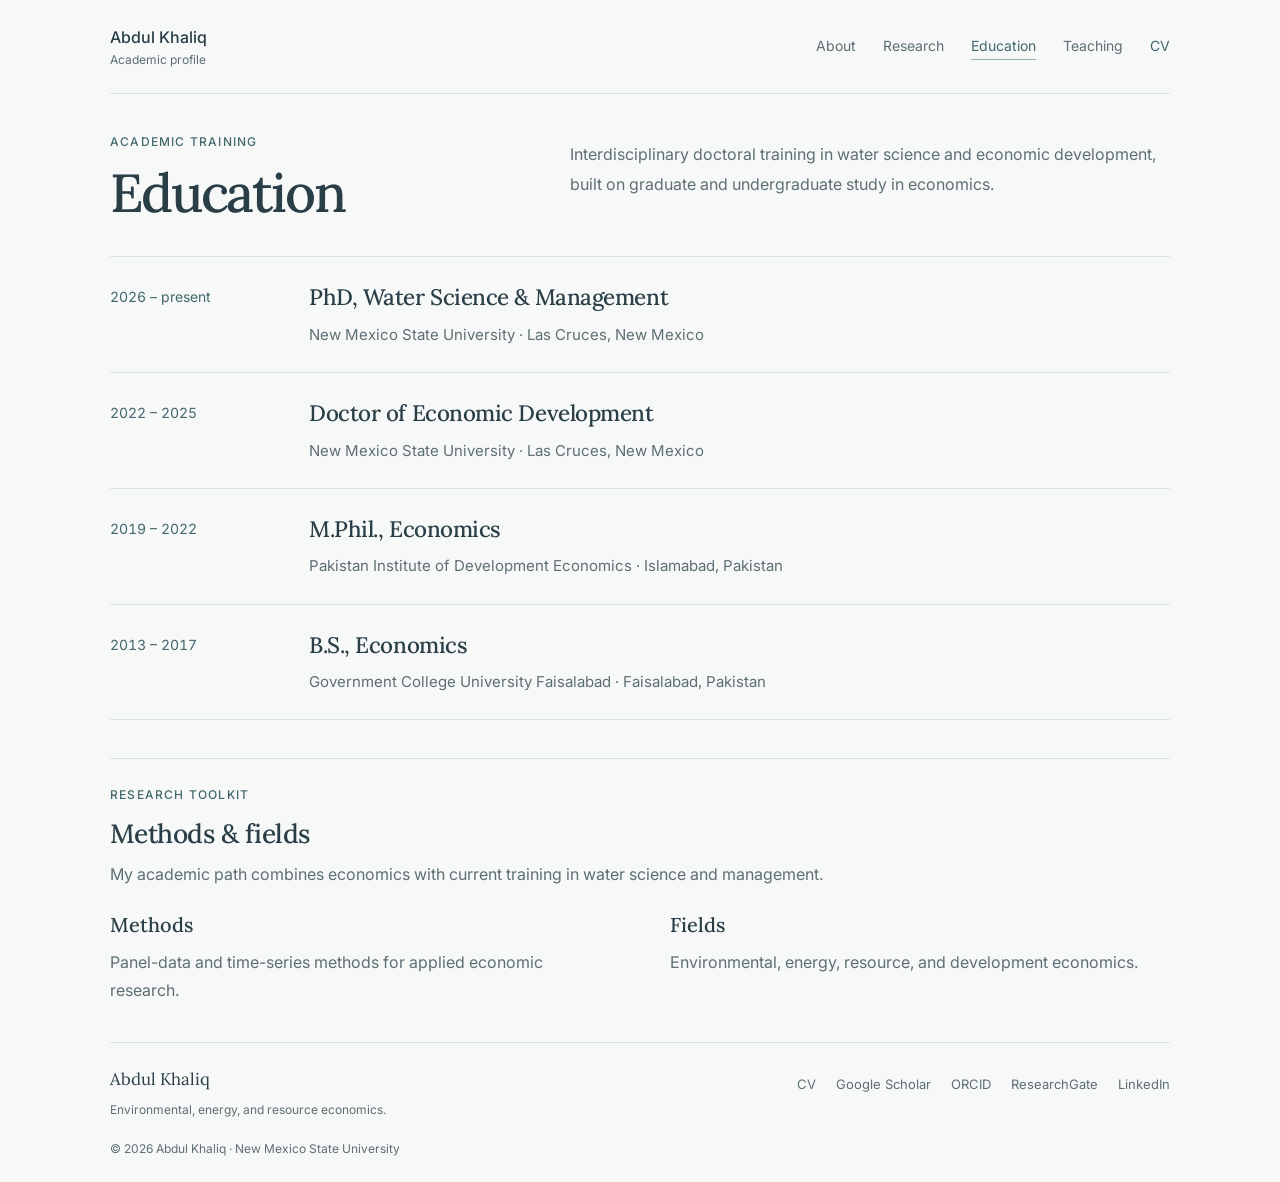
==== commit 99f44028: "Add files via upload" ====
--- a/education.html
+++ b/education.html
@@ -8,20 +8,21 @@
   <link rel="canonical" href="https://dr-khaliq.github.io/education.html">
   <link rel="preconnect" href="https://fonts.googleapis.com">
   <link rel="preconnect" href="https://fonts.gstatic.com" crossorigin>
-  <link href="https://fonts.googleapis.com/css2?family=Manrope:wght@400;500;600;700&amp;family=Inter:wght@400;500;600&amp;display=swap" rel="stylesheet">
-  <meta name="theme-color" content="#ffffff">
+  <link href="https://fonts.googleapis.com/css2?family=Lora:wght@400;500;600&amp;family=Inter:wght@400;500;600&amp;display=swap" rel="stylesheet">
+  <meta name="theme-color" content="#eaf1f3">
   <link rel="icon" href="favicon.svg" type="image/svg+xml">
   <link rel="stylesheet" href="styles.css">
+  <script>document.documentElement.classList.add("js");</script>
 </head>
 <body>
 <a class="skip-link" href="#main">Skip to content</a>
 <header class="site-header">
   <div class="wrap navbar">
-    <a class="brand" href="index.html">Abdul Khaliq <span class="brand-context">/ Academic profile</span></a>
+    <a class="brand" href="index.html"><span class="brand-mark" aria-hidden="true">AK</span><span>Abdul Khaliq<span class="brand-context">Academic profile</span></span></a>
     <button class="menu-btn" data-menu-btn aria-controls="primary-navigation" aria-expanded="false" aria-label="Open navigation">Menu</button>
     <nav class="navlinks" id="primary-navigation" data-nav aria-label="Primary navigation">
       <a href="index.html">About</a><a href="research.html">Research</a><a href="education.html" aria-current="page">Education</a><a href="teaching.html">Teaching</a>
-      <a class="nav-cv" href="https://drive.google.com/file/d/1z27upIrUMBgzaQc4LzIZSjYV0tHkZQ_x/view?usp=drive_link" target="_blank" rel="noopener">View CV ↗</a>
+      <a class="nav-cv" href="https://drive.google.com/file/d/1z27upIrUMBgzaQc4LzIZSjYV0tHkZQ_x/view?usp=drive_link" target="_blank" rel="noopener">CV</a>
     </nav>
   </div>
 </header>
--- a/styles.css
+++ b/styles.css
@@ -1,8 +1,247 @@
-/* Design B: contemporary editorial. Shared across all four pages. */
-:root{--paper:#fff;--ink:#202735;--muted:#697384;--line:#e5e9ef;--soft:#f5f7fa;--link:#496b9c;--font:Inter,Arial,sans-serif;--heading:Manrope,Inter,Arial,sans-serif}*{box-sizing:border-box}html{scroll-behavior:smooth;scroll-padding-top:25px}body{margin:0;background:var(--paper);color:var(--ink);font:14px/1.8 var(--font);-webkit-font-smoothing:antialiased}a{color:inherit;text-decoration:none}a:hover{color:var(--link);text-decoration:underline;text-underline-offset:4px}button,input{font:inherit}button{cursor:pointer}a:focus-visible,button:focus-visible,input:focus-visible{outline:2px solid var(--link);outline-offset:5px}p,h1,h2,h3,figure{margin:0}h1,h2,h3{font-family:var(--heading);font-weight:500}h1{font-size:44px;letter-spacing:-1.8px;line-height:1.2}h2{font-size:23px;letter-spacing:-.6px;line-height:1.5}h3{font-size:16px;line-height:1.6}.wrap{width:min(1000px,calc(100% - 160px));margin-inline:auto}.skip-link{position:fixed;top:-80px;left:20px;z-index:20;background:white;border:1px solid var(--line);padding:10px}.skip-link:focus{top:10px}.navbar{min-height:110px;display:flex;align-items:center;justify-content:space-between;gap:24px}.brand{font-size:12px;white-space:nowrap}.brand-context{color:var(--muted);font-size:11px;margin-left:4px}.navlinks{display:flex;gap:25px;align-items:center;font-size:11px;color:var(--muted)}.navlinks a{padding:5px 0}.navlinks a[aria-current=page]{border-bottom:1px solid var(--ink);color:var(--ink)}.nav-cv{color:var(--link)}.menu-btn{display:none}.scholar-hero{padding:52px 0 49px}.scholar-hero-grid{display:grid;grid-template-columns:minmax(0,1fr) 285px;gap:65px;align-items:center}.scholar-intro{min-width:0}.profile-overline{color:var(--link);font-size:11px;margin-bottom:20px}.scholar-intro h1{font-size:clamp(32px,4.5vw,56px);letter-spacing:-2.5px;white-space:nowrap;margin-bottom:23px}.scholar-role,.scholar-affiliation{font-size:12px}.scholar-affiliation{color:var(--muted);margin-top:2px}.scholar-bio{font-size:13px;color:var(--muted);max-width:495px;line-height:1.95;margin-top:25px}.scholar-links{display:flex;flex-wrap:wrap;gap:25px;margin-top:25px;color:var(--link);font-size:11px}.scholar-photo{width:285px}.scholar-photo-media{height:355px;position:relative;overflow:hidden;border-radius:3px 42px 3px 3px;background:var(--soft)}.scholar-photo img{position:relative;width:100%;height:100%;object-fit:cover;object-position:center 25%;filter:none}.photo-fallback{position:absolute;inset:0;display:grid;place-items:center}.photo-fallback span{font:500 40px var(--heading);color:var(--muted)}figcaption{font-size:10px;line-height:1.7;color:var(--muted);margin-top:12px}.focus-strip{border-top:1px solid var(--line);border-bottom:1px solid var(--line);display:flex;flex-wrap:wrap;gap:18px 40px;padding-block:20px;color:var(--muted);font-size:11px}.featured-work{display:grid;grid-template-columns:140px minmax(0,1fr);gap:35px;padding-block:39px 42px}.feature-label{font-size:10px;color:var(--muted);letter-spacing:.4px;padding-top:4px}.feature-label span{display:block;margin-top:7px;letter-spacing:0}.featured-work h2{font-size:27px;line-height:1.55;letter-spacing:-.7px;max-width:720px}.feature-meta{font-size:11px;color:var(--muted);margin-top:15px}.academic-path{display:grid;grid-template-columns:1fr 1fr;gap:55px;border-top:1px solid var(--line);padding-block:29px 50px}.academic-path h2{font-size:14px;letter-spacing:0}.academic-path p{font-size:12px;color:var(--muted);margin-top:10px;max-width:370px}.site-footer{padding-bottom:25px}.footer-grid{border-top:1px solid var(--line);padding-top:25px;display:flex;justify-content:space-between;gap:25px}.footer-title{font-size:12px}.footer-sub{font-size:9px;color:var(--muted);margin-top:5px}.footer-links{display:flex;gap:18px;flex-wrap:wrap;font-size:10px;color:var(--muted)}.footer-bottom{font-size:9px;color:var(--muted);margin-top:27px}
-.page-intro{padding:48px 0 40px}.page-intro-grid{display:grid;grid-template-columns:1fr;gap:24px}.eyebrow{font-size:10px;color:var(--link);margin-bottom:13px}.page-intro-grid>p{font-size:13px;color:var(--muted);line-height:1.95;max-width:700px}.page-intro-grid>p a{color:var(--link)}.section{padding:12px 0 45px}.research-search{display:grid;grid-template-columns:1fr auto;gap:8px 25px;margin-bottom:25px}.research-search label{grid-column:1/-1;font-size:10px;color:var(--muted)}.research-search input{padding:11px 14px;border:1px solid var(--line);border-radius:5px;background:#fbfcfd;color:var(--ink);font-size:12px;width:100%;min-width:0}.research-search p{align-self:center;font-size:10px;color:var(--muted)}.filters{display:flex;flex-wrap:wrap;gap:10px 26px;border-bottom:1px solid var(--line);padding-bottom:17px;margin-bottom:32px}.filter-btn{font-size:11px;color:var(--muted);background:none;border:0;padding:6px 0}.filter-btn.active{color:var(--link);border-bottom:1px solid var(--link)}.filter-btn:hover{text-decoration:underline}.research-group{margin:35px 0}.group-head{display:flex;justify-content:space-between;align-items:baseline;gap:20px;border-bottom:1px solid var(--line);padding-bottom:17px}.group-head h2{font-size:17px;letter-spacing:-.3px}.group-head span{font-size:10px;color:var(--muted)}.pub-list{list-style:none;padding:0;margin:0}.pub-item{display:grid;grid-template-columns:48px minmax(0,1fr) 95px;gap:25px;border-bottom:1px solid var(--line);padding:25px 0}.pub-year{font-size:10px;color:var(--muted);padding-top:5px}.pub-title{font:500 16px/1.8 var(--heading);letter-spacing:-.2px}.pub-meta{font-size:11px;color:var(--muted);margin-top:8px;line-height:1.9}.pub-links{display:flex;flex-direction:column;align-items:flex-end;gap:10px;padding-top:5px}.pub-link{font-size:11px;color:var(--link)}.cite-btn{border:0;background:none;padding:0;font-size:10px;color:var(--muted);text-decoration:underline;text-underline-offset:3px}.status-tag{display:inline-block;font-size:10px;color:var(--link);margin-top:10px}.is-hidden,[hidden]{display:none!important}.toast{position:fixed;bottom:22px;left:50%;transform:translateX(-50%);padding:10px 20px;border:1px solid var(--line);background:white;opacity:0;pointer-events:none;font-size:12px}.toast.show{opacity:1}.edu-item{display:grid;grid-template-columns:160px 1fr;gap:35px;border-top:1px solid var(--line);padding:30px 0}.edu-years{font-size:11px;color:var(--link);padding-top:5px}.edu-body h2{font-size:21px;letter-spacing:-.5px}.edu-body p{font-size:12px;color:var(--muted);margin-top:10px}.border-top>.wrap{border-top:1px solid var(--line);padding-top:32px}.section-head{margin-bottom:25px}.section-kicker{font-size:10px;color:var(--link);margin-bottom:11px}.section-title{font-size:24px}.section-copy{font-size:12px;color:var(--muted);margin-top:10px}.method-grid{display:grid;grid-template-columns:1fr 1fr;gap:50px}.content-card{border-top:1px solid var(--line);padding-top:20px}.content-card h3{font-size:16px;margin-bottom:9px}.content-card p{font-size:12px;color:var(--muted)}.teaching-stats{display:flex;justify-content:space-between;gap:30px;border-top:1px solid var(--line);padding:22px 0 29px;margin-bottom:20px}.teaching-stat strong{font:500 28px var(--heading);letter-spacing:-1px;display:block}.teaching-stat span{font-size:11px;color:var(--muted)}.table-wrap{overflow-x:auto;border-top:1px solid var(--line)}table{border-collapse:collapse;width:100%;text-align:left;font-size:12px}th,td{padding:14px 12px;border-bottom:1px solid var(--line)}th{font-size:10px;font-weight:500;color:var(--muted)}td:first-child,th:first-child{padding-left:0;white-space:nowrap}.role-label{font-size:10px}.table-note{font-size:10px;color:var(--muted);margin-top:12px}.quote-panel{border-left:2px solid #d8e0ec;padding-left:25px;max-width:750px;margin-top:12px}.quote-mark{display:none}.quote-text{font:400 22px/1.8 var(--heading);letter-spacing:-.4px;margin:0;min-height:80px}.quote-meta{font-size:10px;color:var(--muted);margin-top:16px}.quote-controls{display:flex;gap:12px;align-items:center;margin-top:18px}.quote-btn,.btn{background:white;border:1px solid var(--line);border-radius:4px;padding:7px 12px;font-size:11px;color:var(--ink)}.quote-count{font-size:10px;color:var(--muted)}.show-all-btn{margin-top:22px;border:0;padding:0;color:var(--link);text-decoration:underline;text-underline-offset:4px}.quote-list{display:grid;gap:20px;margin-top:25px}.quote-list blockquote{font-size:13px;line-height:1.9;margin:0;border-top:1px solid var(--line);padding-top:18px}
-@media(min-width:1600px){.scholar-hero{padding-top:75px;padding-bottom:65px}}
-@media(max-width:1000px){.wrap{width:calc(100% - 112px)}.scholar-hero-grid{grid-template-columns:minmax(0,1fr) 225px;gap:40px}.scholar-photo{width:225px}.scholar-photo-media{height:295px}.scholar-intro h1{font-size:42px;letter-spacing:-2px}.navlinks{gap:18px}.brand-context{display:none}}
-@media(max-width:760px){.wrap{width:calc(100% - 80px)}.scholar-hero-grid{grid-template-columns:minmax(0,1fr) 185px;gap:28px}.scholar-photo{width:185px}.scholar-photo-media{height:245px}.scholar-intro h1{font-size:34px;letter-spacing:-1.5px}.scholar-bio{font-size:12px}.navlinks{gap:14px;font-size:10px}.featured-work{grid-template-columns:100px 1fr;gap:25px}.featured-work h2{font-size:23px}.footer-links{max-width:250px}}
-@media(max-width:640px){.wrap{width:calc(100% - 56px)}.navbar{min-height:84px;flex-wrap:wrap;padding:22px 0;gap:0}.brand-context{display:inline;font-size:9px}.brand{font-size:11px}.menu-btn{display:block;border:1px solid var(--line);border-radius:4px;background:white;padding:6px 10px;color:var(--ink);font-size:10px}.navlinks{display:none;flex-basis:100%;flex-direction:column;align-items:stretch;gap:3px;padding-top:18px;font-size:12px}.navlinks.open{display:flex}.navlinks a{padding:8px 0}.navlinks a[aria-current=page]{border:0;text-decoration:underline;text-underline-offset:5px}.scholar-hero{padding:28px 0 31px}.scholar-hero-grid{grid-template-columns:1fr;gap:28px}.scholar-intro h1{font-size:clamp(29px,8.6vw,48px);white-space:nowrap;letter-spacing:-1.7px;margin-bottom:20px}.profile-overline{font-size:10px;margin-bottom:18px}.scholar-role,.scholar-affiliation{font-size:11px}.scholar-bio{font-size:13px;margin-top:22px}.scholar-photo{width:min(100%,285px)}.scholar-photo-media{height:310px;border-radius:3px 35px 3px 3px}.scholar-links{gap:21px}.focus-strip{gap:12px 22px;font-size:10px;padding-block:18px}.featured-work{grid-template-columns:1fr;gap:16px;padding-block:28px 32px}.feature-label span{display:inline;margin:0 0 0 12px}.featured-work h2{font-size:22px}.feature-meta{font-size:10px}.academic-path{grid-template-columns:1fr;gap:23px;padding-block:25px 36px}.footer-grid{flex-direction:column;gap:21px}.footer-links{max-width:none;gap:12px 18px}.page-intro{padding:28px 0 30px}.page-intro h1{font-size:36px}.page-intro-grid{gap:18px}.page-intro-grid>p{font-size:12px}.research-search{grid-template-columns:1fr}.group-head{flex-direction:column;align-items:start;gap:10px}.group-head h2{font-size:17px}.pub-item{grid-template-columns:32px minmax(0,1fr);gap:12px}.pub-title{font-size:14px}.pub-meta{font-size:10px}.pub-links{grid-column:2;flex-direction:row;align-items:center;gap:22px}.edu-item{grid-template-columns:1fr;gap:10px;padding:25px 0}.edu-body h2{font-size:19px}.edu-body p{font-size:11px}.method-grid{grid-template-columns:1fr;gap:24px}.section-title{font-size:22px}.teaching-stats{gap:16px}.teaching-stat strong{font-size:25px}.teaching-stat span{font-size:9px;max-width:95px;display:block}.quote-text{font-size:19px}.quote-panel{padding-left:18px}table{min-width:620px}.section{padding-bottom:35px}}
-@media(prefers-reduced-motion:reduce){html{scroll-behavior:auto}}
+/* Open editorial layout. Soft accents, simple rows, no content cards. */
+:root {
+  --paper: #f7f9f8;
+  --ink: #293e46;
+  --muted: #5d6e74;
+  --line: #dbe4e4;
+  --link: #42676c;
+  --link-hover: #2d5058;
+  --font: Inter, -apple-system, BlinkMacSystemFont, "Segoe UI", Arial, sans-serif;
+  --heading: Lora, Georgia, "Times New Roman", serif;
+}
+* { box-sizing: border-box; }
+html { scroll-behavior: smooth; scroll-padding-top: 24px; }
+body { margin: 0; background: var(--paper); color: var(--ink); font: 1rem/1.75 var(--font); -webkit-font-smoothing: antialiased; }
+p, h1, h2, h3, figure { margin: 0; }
+h1, h2, h3 { font-family: var(--heading); font-weight: 500; }
+h1 { font-size: clamp(2.5rem, 4.5vw, 3.35rem); line-height: 1.18; letter-spacing: -.04em; }
+h2 { font-size: 1.6rem; line-height: 1.45; letter-spacing: -.02em; }
+h3 { font-size: 1.25rem; line-height: 1.5; }
+a { color: inherit; text-decoration: none; }
+a:hover { color: var(--link-hover); text-decoration: underline; text-underline-offset: 5px; }
+button, input { font: inherit; }
+button { cursor: pointer; }
+a, button, input { -webkit-tap-highlight-color: transparent; }
+a:focus-visible, button:focus-visible, input:focus-visible, [tabindex]:focus-visible { outline: 2px solid #64858a; outline-offset: 4px; }
+::selection { background: #d9e8e6; color: #203e45; }
+.wrap { width: min(1060px, calc(100% - 80px)); margin-inline: auto; }
+.sr-only { position: absolute; width: 1px; height: 1px; padding: 0; margin: -1px; overflow: hidden; clip: rect(0, 0, 0, 0); white-space: nowrap; border: 0; }
+.skip-link { position: fixed; top: -100px; left: 20px; z-index: 20; background: var(--paper); border: 1px solid var(--line); padding: 12px 18px; }
+.skip-link:focus { top: 12px; }
+.is-hidden, [hidden] { display: none !important; }
+
+/* Navigation */
+.navbar { min-height: 94px; display: flex; align-items: center; justify-content: space-between; gap: 28px; border-bottom: 1px solid var(--line); }
+.brand { font-size: 1rem; font-weight: 500; line-height: 1.5; }
+.brand-mark { display: none; }
+.brand-context { display: block; color: var(--muted); font-size: .75rem; font-weight: 400; margin-top: 2px; }
+.navlinks { display: flex; align-items: center; gap: 27px; font-size: .875rem; color: var(--muted); }
+.navlinks a { min-height: 44px; display: inline-flex; align-items: center; padding-block: 10px; }
+.navlinks a[aria-current="page"] { color: var(--link); text-decoration: underline; text-underline-offset: 8px; text-decoration-color: #96b1b0; }
+.navlinks .nav-cv { color: var(--link); }
+.menu-btn { display: none; }
+
+/* About: unframed introduction and portrait */
+.scholar-hero { padding: 46px 0 32px; }
+.scholar-hero-grid { display: grid; grid-template-columns: minmax(0, 1fr) 235px; gap: 78px; align-items: start; }
+.scholar-intro { min-width: 0; }
+.profile-overline, .eyebrow, .section-kicker { font: 500 .75rem/1.6 var(--font); color: var(--link); letter-spacing: .1em; text-transform: uppercase; }
+.profile-overline { margin-bottom: 15px; }
+.scholar-intro h1 { font-size: clamp(2.7rem, 4.8vw, 3.65rem); margin-bottom: 20px; }
+.scholar-role { font-size: 1rem; font-weight: 500; }
+.scholar-affiliation { margin-top: 2px; color: var(--muted); font-size: .9375rem; }
+.scholar-bio { color: var(--muted); max-width: 620px; font-size: 1.1875rem; line-height: 1.8; margin-top: 21px; }
+.scholar-links { display: flex; align-items: center; flex-wrap: wrap; gap: 8px 28px; margin-top: 16px; font-size: .875rem; color: var(--link); }
+.scholar-links a { display: inline-flex; align-items: center; min-height: 44px; }
+.scholar-links .primary-link { font-weight: 500; text-decoration: underline; text-underline-offset: 5px; text-decoration-color: #99b4b2; }
+.scholar-photo { width: 100%; margin-top: 3px; }
+.scholar-photo-media { height: 266px; position: relative; overflow: hidden; background: #e5ecea; }
+.scholar-photo img { position: relative; display: block; width: 100%; height: 100%; object-fit: cover; object-position: center 25%; }
+.photo-fallback { position: absolute; inset: 0; display: grid; place-items: center; }
+.photo-fallback span { font: 500 3rem var(--heading); color: #648080; }
+figcaption { padding-top: 10px; font-size: .75rem; line-height: 1.65; color: var(--muted); }
+.focus-strip { display: flex; align-items: center; flex-wrap: wrap; gap: 8px 26px; padding-block: 14px; border-top: 1px solid var(--line); border-bottom: 1px solid var(--line); }
+.focus-label { font-size: .75rem; color: var(--muted); margin-right: 2px; }
+.focus-strip a { font-size: .875rem; color: var(--link); padding-block: 4px; }
+.featured-work { display: grid; grid-template-columns: 140px minmax(0, 1fr); gap: 34px; padding-block: 30px; }
+.feature-label { font-size: .75rem; letter-spacing: .08em; color: var(--muted); padding-top: 5px; }
+.feature-label span { display: block; margin-top: 7px; font-size: .8125rem; letter-spacing: 0; }
+.featured-work h2 { font-size: 1.65rem; line-height: 1.5; max-width: 720px; }
+.feature-meta { font-size: .875rem; color: var(--muted); margin-top: 10px; }
+.featured-work .scholar-links { margin-top: 7px; }
+.academic-path { display: grid; grid-template-columns: 1fr 1fr; gap: 60px; border-top: 1px solid var(--line); padding-block: 24px 38px; }
+.academic-path h2 { font-size: 1.3rem; }
+.academic-path h2 a { display: inline-block; padding-block: 4px; }
+.academic-path p { font-size: .9375rem; color: var(--muted); margin-top: 6px; max-width: 440px; }
+
+/* Page introductions */
+.page-intro { padding: 38px 0 32px; }
+.page-intro-grid { display: grid; grid-template-columns: .8fr 1.2fr; align-items: start; gap: 60px; }
+.eyebrow { margin-bottom: 10px; }
+.page-intro-grid > p { color: var(--muted); line-height: 1.85; padding-top: 8px; max-width: 650px; }
+.page-intro-grid > p a { color: var(--link); text-decoration: underline; text-underline-offset: 4px; }
+.section { padding: 0 0 38px; }
+.section-head { margin-bottom: 22px; }
+.section-kicker { margin-bottom: 9px; }
+.section-title { font-size: 1.65rem; }
+.section-copy { font-size: 1rem; color: var(--muted); margin-top: 8px; max-width: 720px; }
+.border-top > .wrap { border-top: 1px solid var(--line); padding-top: 26px; }
+
+/* Research: plain bibliographic rows */
+.research-search { display: grid; grid-template-columns: 1fr auto; gap: 7px 24px; margin-bottom: 15px; }
+.research-search label { grid-column: 1 / -1; font-size: .875rem; }
+.research-search input { width: 100%; min-width: 0; padding: 10px 12px; border: 1px solid #ccdada; border-radius: 3px; background: transparent; color: var(--ink); font-size: 1rem; }
+.research-search input::placeholder { color: #697b81; opacity: 1; }
+.research-search p { align-self: center; color: var(--muted); font-size: .8125rem; min-width: 108px; text-align: right; }
+.filters { display: flex; flex-wrap: wrap; gap: 6px 27px; border-bottom: 1px solid var(--line); margin-bottom: 24px; }
+.filter-btn { font-size: .875rem; line-height: 1.5; color: var(--muted); background: transparent; border: 0; border-bottom: 2px solid transparent; padding: 10px 0; min-height: 44px; }
+.filter-btn.active { color: var(--link); border-bottom-color: #96b1b0; font-weight: 500; }
+.filter-btn:hover { color: var(--link-hover); }
+.research-group { margin-top: 26px; }
+.group-head { display: flex; justify-content: space-between; align-items: baseline; gap: 20px; padding-bottom: 14px; border-bottom: 1px solid var(--line); }
+.group-head h2 { font-size: 1.4rem; }
+.group-head span { font-size: .75rem; color: var(--muted); }
+.pub-list { list-style: none; margin: 0; padding: 0; }
+.pub-item { display: grid; grid-template-columns: 48px minmax(0, 1fr) 100px; align-items: start; gap: 25px; padding-block: 22px; border-bottom: 1px solid var(--line); }
+.pub-year { font-size: .8125rem; color: #526c6f; padding-top: 3px; }
+.pub-title { font: 500 1.2rem/1.55 var(--heading); letter-spacing: -.012em; }
+.pub-meta { font-size: .875rem; color: var(--muted); margin-top: 8px; line-height: 1.8; }
+.pub-links { display: flex; flex-direction: column; align-items: flex-end; gap: 0; }
+.pub-link { display: inline-flex; align-items: center; min-height: 34px; color: var(--link); font-size: .875rem; }
+.cite-btn { min-height: 36px; border: 0; background: transparent; font-size: .75rem; padding: 5px 0; color: var(--muted); text-decoration: underline; text-underline-offset: 4px; }
+.cite-btn:hover { color: var(--link); }
+.status-tag { display: inline-block; font-size: .75rem; color: #4b6653; margin-top: 8px; }
+#no-results { padding-block: 16px; margin-bottom: 30px; }
+.toast { position: fixed; z-index: 30; bottom: 24px; left: 50%; transform: translateX(-50%); max-width: calc(100% - 32px); padding: 10px 20px; border: 1px solid #cbdcd8; background: #edf5f0; color: #365950; opacity: 0; pointer-events: none; font-size: .875rem; }
+.toast.show { opacity: 1; }
+
+/* Education: chronological rows */
+.timeline { border-top: 1px solid var(--line); }
+.edu-item { display: grid; grid-template-columns: 165px minmax(0, 1fr); gap: 34px; padding-block: 24px; border-bottom: 1px solid var(--line); }
+.edu-years { font-size: .875rem; color: var(--link); padding-top: 4px; font-variant-numeric: tabular-nums; }
+.edu-body h2 { font-size: 1.4rem; }
+.edu-body p { font-size: .9375rem; color: var(--muted); margin-top: 8px; }
+.method-grid { display: grid; grid-template-columns: 1fr 1fr; gap: 60px; }
+.content-card h3 { margin-bottom: 8px; }
+.content-card p { font-size: 1rem; color: var(--muted); }
+
+/* Teaching: a simple summary line, table, and unframed feedback */
+.teaching-stats { display: grid; grid-template-columns: repeat(3, 1fr); gap: 28px; padding-block: 18px; border-top: 1px solid var(--line); border-bottom: 1px solid var(--line); margin-bottom: 20px; }
+.teaching-stat { display: flex; align-items: baseline; gap: 13px; }
+.teaching-stat strong { font: 500 2rem/1.2 var(--heading); letter-spacing: -.035em; }
+.teaching-stat span { font-size: .8125rem; color: var(--muted); line-height: 1.6; }
+.table-wrap { overflow-x: auto; }
+table { border-collapse: collapse; width: 100%; text-align: left; font-size: .875rem; }
+th, td { padding: 13px 15px; border-bottom: 1px solid var(--line); vertical-align: middle; }
+th { font-size: .8125rem; font-weight: 500; color: #4f666b; background: #eff4f2; }
+td:first-child, th:first-child { padding-left: 0; white-space: nowrap; font-variant-numeric: tabular-nums; }
+th:last-child, td:last-child { text-align: right; padding-right: 0; }
+.role-label { font-size: .8125rem; color: #42634f; }
+.role-label.ta { color: #506982; }
+.table-note, .table-scroll-hint { font-size: .8125rem; color: var(--muted); margin-top: 10px; }
+.table-scroll-hint { display: none; margin: 0 0 10px; }
+.quote-panel { padding-left: 22px; border-left: 2px solid #bdcfca; }
+.quote-mark { display: none; }
+.quote-text { font: 400 1.4rem/1.75 var(--heading); letter-spacing: -.01em; margin: 0; max-width: 850px; min-height: 76px; }
+.quote-meta { font-size: .8125rem; color: var(--muted); margin-top: 12px; }
+.quote-controls { display: flex; gap: 21px; align-items: center; flex-wrap: wrap; margin-top: 8px; }
+.quote-btn, .btn { min-height: 44px; background: transparent; border: 0; padding: 8px 0; font-size: .875rem; color: var(--link); text-decoration: underline; text-underline-offset: 4px; }
+.quote-btn:hover, .btn:hover { color: var(--link-hover); }
+.quote-count { font-size: .8125rem; color: var(--muted); }
+.show-all-btn { margin-top: 14px; }
+.quote-list { margin-top: 12px; }
+.quote-list blockquote { font-size: 1rem; line-height: 1.85; margin: 0; border-top: 1px solid var(--line); padding-block: 17px; }
+
+/* Footer */
+.site-footer { padding-bottom: 23px; }
+.footer-grid { display: flex; justify-content: space-between; align-items: flex-start; gap: 30px; border-top: 1px solid var(--line); padding-top: 22px; }
+.footer-title { font-family: var(--heading); font-size: 1.05rem; }
+.footer-sub { font-size: .75rem; color: var(--muted); margin-top: 5px; }
+.footer-links { display: flex; align-items: center; justify-content: flex-end; gap: 4px 20px; flex-wrap: wrap; max-width: 520px; font-size: .8125rem; color: var(--muted); }
+.footer-links a { display: inline-flex; align-items: center; min-height: 40px; }
+.footer-bottom { font-size: .75rem; color: var(--muted); margin-top: 18px; }
+
+/* Responsive layout */
+@media (max-width: 1020px) {
+  .wrap { width: calc(100% - 56px); }
+  .scholar-hero-grid { grid-template-columns: minmax(0, 1fr) 215px; gap: 45px; }
+  .scholar-photo-media { height: 247px; }
+  .navlinks { gap: 22px; }
+  .page-intro-grid { gap: 38px; }
+}
+@media (max-width: 780px) {
+  .brand-context { display: none; }
+  .navbar { min-height: 82px; }
+  .navlinks { gap: 18px; }
+  .scholar-hero { padding-top: 32px; }
+  .scholar-hero-grid { grid-template-columns: minmax(0, 1fr) 180px; gap: 32px; }
+  .scholar-intro h1 { font-size: 2.7rem; }
+  .scholar-photo-media { height: 220px; }
+  .page-intro-grid { grid-template-columns: 1fr; gap: 16px; }
+  .page-intro-grid > p { padding-top: 0; }
+  .featured-work { grid-template-columns: 110px minmax(0, 1fr); gap: 28px; }
+  .pub-item { grid-template-columns: 45px minmax(0, 1fr); gap: 10px 20px; }
+  .pub-links { grid-column: 2; flex-direction: row; align-items: center; gap: 24px; }
+  .pub-link, .cite-btn { min-height: 44px; }
+  .teaching-stat { flex-direction: column; gap: 6px; }
+  table { min-width: 700px; }
+  .table-scroll-hint { display: block; }
+  .footer-links { max-width: 320px; }
+}
+@media (max-width: 640px) {
+  .wrap { width: calc(100% - 40px); }
+  .navbar { min-height: 76px; flex-wrap: wrap; padding-block: 15px; gap: 10px; }
+  .brand { font-size: .9375rem; }
+  .brand-context { display: block; }
+  .js .menu-btn { display: block; min-height: 44px; padding: 7px 0 7px 14px; border: 0; background: transparent; color: var(--link); font-size: .875rem; }
+  .navlinks { display: flex; flex-basis: 100%; flex-wrap: wrap; gap: 4px 24px; }
+  .js .navlinks:not(.open) { display: none; }
+  .scholar-hero { padding: 28px 0 24px; }
+  .scholar-hero-grid { grid-template-columns: 1fr; gap: 24px; }
+  .scholar-intro h1 { font-size: clamp(2.5rem, 9vw, 3rem); margin-bottom: 17px; }
+  .scholar-role { font-size: .9375rem; }
+  .scholar-bio { margin-top: 18px; }
+  .scholar-links { gap: 5px 24px; }
+  .scholar-photo { width: 180px; }
+  .scholar-photo-media { height: 208px; }
+  .focus-strip { gap: 7px 22px; padding-block: 14px; }
+  .focus-label { flex-basis: 100%; }
+  .focus-strip a { min-height: 40px; display: inline-flex; align-items: center; }
+  .featured-work { grid-template-columns: 1fr; gap: 14px; padding-block: 24px; }
+  .feature-label { display: flex; align-items: center; gap: 14px; padding-top: 0; }
+  .feature-label span { margin-top: 0; }
+  .featured-work h2 { font-size: 1.45rem; }
+  .academic-path { grid-template-columns: 1fr; gap: 22px; padding-block: 23px 30px; }
+  .page-intro { padding: 28px 0 25px; }
+  .page-intro h1 { font-size: 2.6rem; }
+  .section { padding-bottom: 30px; }
+  .section-title { font-size: 1.5rem; }
+  .research-search { grid-template-columns: 1fr; }
+  .research-search p { text-align: left; }
+  .filters { gap: 3px 22px; }
+  .group-head { flex-direction: column; align-items: flex-start; gap: 8px; }
+  .group-head h2 { font-size: 1.3rem; }
+  .pub-item { grid-template-columns: 1fr; gap: 9px; padding-block: 20px; }
+  .pub-title { font-size: 1.15rem; }
+  .pub-links { grid-column: 1; }
+  .pub-item > div:empty { display: none; }
+  .edu-item { grid-template-columns: 1fr; gap: 10px; padding-block: 21px; }
+  .edu-body h2 { font-size: 1.3rem; }
+  .method-grid { grid-template-columns: 1fr; gap: 23px; }
+  .teaching-stats { gap: 18px; padding-block: 16px; }
+  .teaching-stat strong { font-size: 1.8rem; }
+  .teaching-stat span { font-size: .75rem; }
+  .quote-panel { padding-left: 16px; }
+  .quote-text { font-size: 1.25rem; min-height: 100px; }
+  .footer-grid { flex-direction: column; gap: 12px; }
+  .footer-links { justify-content: flex-start; max-width: none; gap: 2px 21px; }
+}
+@media (prefers-reduced-motion: reduce) { html { scroll-behavior: auto; } }
+@media print {
+  body { background: white; color: #1b292d; }
+  .wrap { width: 100%; }
+  .site-header, .site-footer, .filters, .research-search, .quote-controls, .show-all-btn, .cite-btn { display: none; }
+  .pub-item, .edu-item { break-inside: avoid; }
+  .table-wrap { overflow: visible; }
+  table { min-width: 0; }
+}
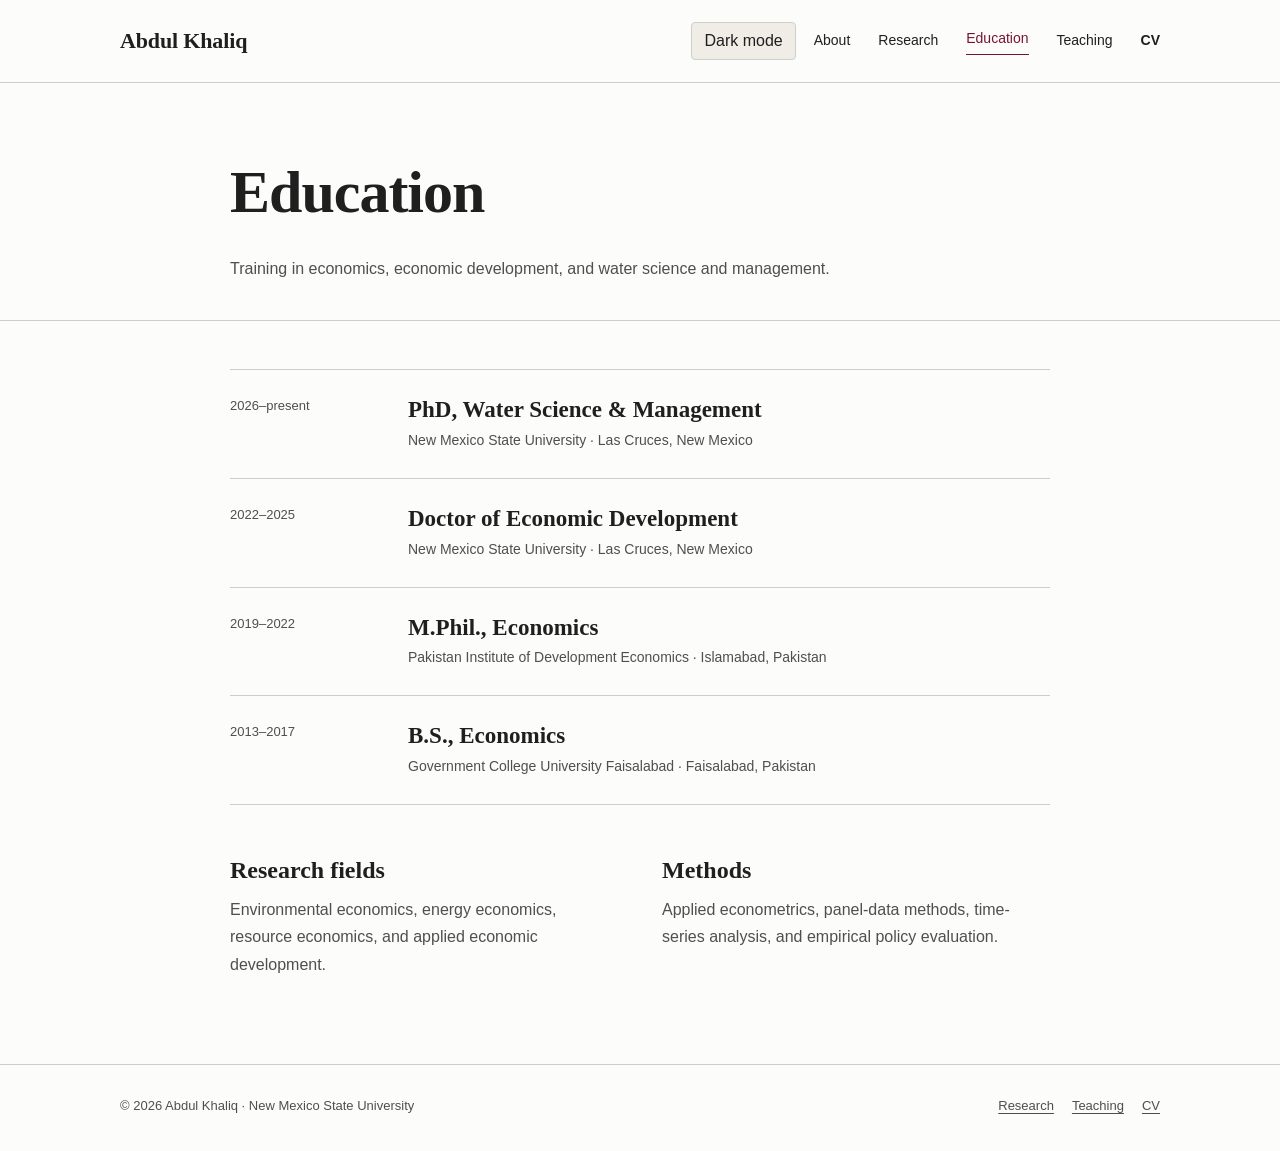
==== commit f3619e63: "Add files via upload" ====
--- a/education.html
+++ b/education.html
@@ -6,60 +6,53 @@
   <title>Education | Abdul Khaliq</title>
   <meta name="description" content="Education and academic training of Abdul Khaliq.">
   <link rel="canonical" href="https://dr-khaliq.github.io/education.html">
-  <link rel="preconnect" href="https://fonts.googleapis.com">
-  <link rel="preconnect" href="https://fonts.gstatic.com" crossorigin>
-  <link href="https://fonts.googleapis.com/css2?family=Lora:wght@400;500;600&amp;family=Inter:wght@400;500;600&amp;display=swap" rel="stylesheet">
-  <meta name="theme-color" content="#eaf1f3">
+  <meta name="theme-color" content="#fcfcfa">
   <link rel="icon" href="favicon.svg" type="image/svg+xml">
   <link rel="stylesheet" href="styles.css">
-  <script>document.documentElement.classList.add("js");</script>
 </head>
 <body>
 <a class="skip-link" href="#main">Skip to content</a>
 <header class="site-header">
   <div class="wrap navbar">
-    <a class="brand" href="index.html"><span class="brand-mark" aria-hidden="true">AK</span><span>Abdul Khaliq<span class="brand-context">Academic profile</span></span></a>
-    <button class="menu-btn" data-menu-btn aria-controls="primary-navigation" aria-expanded="false" aria-label="Open navigation">Menu</button>
-    <nav class="navlinks" id="primary-navigation" data-nav aria-label="Primary navigation">
+    <a class="brand" href="index.html">Abdul Khaliq</a>
+    <div class="header-actions">
+      <button class="theme-toggle" data-theme-toggle type="button" aria-pressed="false" aria-label="Toggle color theme">Dark mode</button>
+      <button class="menu-btn" data-menu-btn aria-controls="primary-navigation" aria-expanded="false">Menu</button>
+      <nav class="navlinks" id="primary-navigation" data-nav aria-label="Primary navigation">
       <a href="index.html">About</a><a href="research.html">Research</a><a href="education.html" aria-current="page">Education</a><a href="teaching.html">Teaching</a>
       <a class="nav-cv" href="https://drive.google.com/file/d/1z27upIrUMBgzaQc4LzIZSjYV0tHkZQ_x/view?usp=drive_link" target="_blank" rel="noopener">CV</a>
-    </nav>
+      </nav>
+    </div>
   </div>
 </header>
 
 <main id="main">
-  <section class="page-intro">
-    <div class="wrap page-intro-grid">
-      <div><p class="eyebrow">Academic training</p><h1>Education</h1></div>
-      <p>Interdisciplinary doctoral training in water science and economic development, built on graduate and undergraduate study in economics.</p>
+  <header class="page-header">
+    <div class="wrap narrow">
+      <h1 class="page-title">Education</h1>
+      <p class="page-intro">Training in economics, economic development, and water science and management.</p>
     </div>
-  </section>
+  </header>
 
-  <section class="section">
-    <div class="wrap">
-      <div class="timeline">
-        <article class="edu-item"><div class="edu-years">2026 – present</div><div class="edu-body"><h2>PhD, Water Science &amp; Management</h2><p>New Mexico State University · Las Cruces, New Mexico</p></div></article>
-        <article class="edu-item"><div class="edu-years">2022 – 2025</div><div class="edu-body"><h2>Doctor of Economic Development</h2><p>New Mexico State University · Las Cruces, New Mexico</p></div></article>
-        <article class="edu-item"><div class="edu-years">2019 – 2022</div><div class="edu-body"><h2>M.Phil., Economics</h2><p>Pakistan Institute of Development Economics · Islamabad, Pakistan</p></div></article>
-        <article class="edu-item"><div class="edu-years">2013 – 2017</div><div class="edu-body"><h2>B.S., Economics</h2><p>Government College University Faisalabad · Faisalabad, Pakistan</p></div></article>
+  <div class="content">
+    <div class="wrap narrow">
+      <ol class="edu-list">
+        <li class="edu-item"><div class="edu-years">2026–present</div><div><h2>PhD, Water Science &amp; Management</h2><p>New Mexico State University · Las Cruces, New Mexico</p></div></li>
+        <li class="edu-item"><div class="edu-years">2022–2025</div><div><h2>Doctor of Economic Development</h2><p>New Mexico State University · Las Cruces, New Mexico</p></div></li>
+        <li class="edu-item"><div class="edu-years">2019–2022</div><div><h2>M.Phil., Economics</h2><p>Pakistan Institute of Development Economics · Islamabad, Pakistan</p></div></li>
+        <li class="edu-item"><div class="edu-years">2013–2017</div><div><h2>B.S., Economics</h2><p>Government College University Faisalabad · Faisalabad, Pakistan</p></div></li>
+      </ol>
+
+      <div class="methods">
+        <section><h2>Research fields</h2><p>Environmental economics, energy economics, resource economics, and applied economic development.</p></section>
+        <section><h2>Methods</h2><p>Applied econometrics, panel-data methods, time-series analysis, and empirical policy evaluation.</p></section>
       </div>
     </div>
-  </section>
-
-  <section class="section border-top">
-    <div class="wrap">
-      <div class="section-head"><p class="section-kicker">Research toolkit</p><div><h2 class="section-title">Methods &amp; fields</h2><p class="section-copy">My academic path combines economics with current training in water science and management.</p></div></div>
-      <div class="method-grid">
-        <article class="content-card method-card"><h3>Methods</h3><p>Panel-data and time-series methods for applied economic research.</p></article>
-        <article class="content-card method-card"><h3>Fields</h3><p>Environmental, energy, resource, and development economics.</p></article>
-      </div>
-    </div>
-  </section>
+  </div>
 </main>
 
 <footer class="site-footer">
-  <div class="wrap footer-grid"><div><p class="footer-title">Abdul Khaliq</p><p class="footer-sub">Environmental, energy, and resource economics.</p></div><div class="footer-links"><a href="https://drive.google.com/file/d/1z27upIrUMBgzaQc4LzIZSjYV0tHkZQ_x/view?usp=drive_link" target="_blank" rel="noopener">CV</a><a href="https://scholar.google.com/citations?user=s14APysAAAAJ&amp;hl=en" target="_blank" rel="noopener">Google Scholar</a><a href="https://orcid.org/0000-0002-2525-3536" target="_blank" rel="noopener">ORCID</a><a href="https://www.researchgate.net/profile/Abdul-Khaliq-54" target="_blank" rel="noopener">ResearchGate</a><a href="https://www.linkedin.com/in/abdulkhaliqbutt/" target="_blank" rel="noopener">LinkedIn</a></div></div>
-  <div class="wrap footer-bottom">© 2026 Abdul Khaliq · New Mexico State University</div>
+  <div class="wrap footer-row"><div>© 2026 Abdul Khaliq · New Mexico State University</div><div class="footer-links"><a href="research.html">Research</a><a href="teaching.html">Teaching</a><a href="https://drive.google.com/file/d/1z27upIrUMBgzaQc4LzIZSjYV0tHkZQ_x/view?usp=drive_link" target="_blank" rel="noopener">CV</a></div></div>
 </footer>
 <script src="site.js"></script>
 </body>
--- a/styles.css
+++ b/styles.css
@@ -1,247 +1,190 @@
-/* Open editorial layout. Soft accents, simple rows, no content cards. */
+
 :root {
-  --paper: #f7f9f8;
-  --ink: #293e46;
-  --muted: #5d6e74;
-  --line: #dbe4e4;
-  --link: #42676c;
-  --link-hover: #2d5058;
-  --font: Inter, -apple-system, BlinkMacSystemFont, "Segoe UI", Arial, sans-serif;
-  --heading: Lora, Georgia, "Times New Roman", serif;
+  --ink: #1f1f1f;
+  --muted: #4f4f4f;
+  --line: #cfcfc9;
+  --accent: #7a1530;
+  --accent-strong: #5a0f23;
+  --paper: #fcfcfa;
+  --surface: #f5f3ef;
+  --surface-strong: #ece8e0;
+  --focus: #0b63ce;
+  --button-bg: #f0ede7;
+  --button-hover: #e6e0d6;
+  --serif: Georgia, 'Times New Roman', serif;
+  --sans: -apple-system, BlinkMacSystemFont, 'Segoe UI', Arial, sans-serif;
 }
+
+html[data-theme='dark'] {
+  --ink: #f2f0eb;
+  --muted: #d4d0c7;
+  --line: #4f4b46;
+  --accent: #f2b4c1;
+  --accent-strong: #ffd1da;
+  --paper: #141311;
+  --surface: #1c1b18;
+  --surface-strong: #26231e;
+  --focus: #8fc1ff;
+  --button-bg: #27241f;
+  --button-hover: #312d27;
+}
+
 * { box-sizing: border-box; }
-html { scroll-behavior: smooth; scroll-padding-top: 24px; }
-body { margin: 0; background: var(--paper); color: var(--ink); font: 1rem/1.75 var(--font); -webkit-font-smoothing: antialiased; }
-p, h1, h2, h3, figure { margin: 0; }
-h1, h2, h3 { font-family: var(--heading); font-weight: 500; }
-h1 { font-size: clamp(2.5rem, 4.5vw, 3.35rem); line-height: 1.18; letter-spacing: -.04em; }
-h2 { font-size: 1.6rem; line-height: 1.45; letter-spacing: -.02em; }
-h3 { font-size: 1.25rem; line-height: 1.5; }
-a { color: inherit; text-decoration: none; }
-a:hover { color: var(--link-hover); text-decoration: underline; text-underline-offset: 5px; }
+html { scroll-behavior: smooth; }
+@media (prefers-reduced-motion: reduce) {
+  html { scroll-behavior: auto; }
+  *, *::before, *::after { transition: none !important; }
+}
+body {
+  margin: 0;
+  background: var(--paper);
+  color: var(--ink);
+  font-family: var(--sans);
+  font-size: 16px;
+  line-height: 1.7;
+  -webkit-font-smoothing: antialiased;
+}
+img { max-width: 100%; display: block; }
+a { color: var(--accent); text-decoration-thickness: 1px; text-underline-offset: 3px; }
+a:hover { color: var(--accent-strong); }
+a:focus-visible, button:focus-visible, input:focus-visible {
+  outline: 3px solid var(--focus);
+  outline-offset: 3px;
+  border-radius: 2px;
+}
 button, input { font: inherit; }
-button { cursor: pointer; }
-a, button, input { -webkit-tap-highlight-color: transparent; }
-a:focus-visible, button:focus-visible, input:focus-visible, [tabindex]:focus-visible { outline: 2px solid #64858a; outline-offset: 4px; }
-::selection { background: #d9e8e6; color: #203e45; }
-.wrap { width: min(1060px, calc(100% - 80px)); margin-inline: auto; }
-.sr-only { position: absolute; width: 1px; height: 1px; padding: 0; margin: -1px; overflow: hidden; clip: rect(0, 0, 0, 0); white-space: nowrap; border: 0; }
-.skip-link { position: fixed; top: -100px; left: 20px; z-index: 20; background: var(--paper); border: 1px solid var(--line); padding: 12px 18px; }
-.skip-link:focus { top: 12px; }
-.is-hidden, [hidden] { display: none !important; }
 
-/* Navigation */
-.navbar { min-height: 94px; display: flex; align-items: center; justify-content: space-between; gap: 28px; border-bottom: 1px solid var(--line); }
-.brand { font-size: 1rem; font-weight: 500; line-height: 1.5; }
-.brand-mark { display: none; }
-.brand-context { display: block; color: var(--muted); font-size: .75rem; font-weight: 400; margin-top: 2px; }
-.navlinks { display: flex; align-items: center; gap: 27px; font-size: .875rem; color: var(--muted); }
-.navlinks a { min-height: 44px; display: inline-flex; align-items: center; padding-block: 10px; }
-.navlinks a[aria-current="page"] { color: var(--link); text-decoration: underline; text-underline-offset: 8px; text-decoration-color: #96b1b0; }
-.navlinks .nav-cv { color: var(--link); }
-.menu-btn { display: none; }
+.wrap { width: min(1040px, calc(100% - 48px)); margin: 0 auto; }
+.narrow { width: min(820px, 100%); }
+.skip-link { position: absolute; left: -999px; top: auto; }
+.skip-link:focus { left: 16px; top: 12px; z-index: 1000; padding: 8px 12px; background: var(--paper); border: 1px solid var(--line); }
 
-/* About: unframed introduction and portrait */
-.scholar-hero { padding: 46px 0 32px; }
-.scholar-hero-grid { display: grid; grid-template-columns: minmax(0, 1fr) 235px; gap: 78px; align-items: start; }
-.scholar-intro { min-width: 0; }
-.profile-overline, .eyebrow, .section-kicker { font: 500 .75rem/1.6 var(--font); color: var(--link); letter-spacing: .1em; text-transform: uppercase; }
-.profile-overline { margin-bottom: 15px; }
-.scholar-intro h1 { font-size: clamp(2.7rem, 4.8vw, 3.65rem); margin-bottom: 20px; }
-.scholar-role { font-size: 1rem; font-weight: 500; }
-.scholar-affiliation { margin-top: 2px; color: var(--muted); font-size: .9375rem; }
-.scholar-bio { color: var(--muted); max-width: 620px; font-size: 1.1875rem; line-height: 1.8; margin-top: 21px; }
-.scholar-links { display: flex; align-items: center; flex-wrap: wrap; gap: 8px 28px; margin-top: 16px; font-size: .875rem; color: var(--link); }
-.scholar-links a { display: inline-flex; align-items: center; min-height: 44px; }
-.scholar-links .primary-link { font-weight: 500; text-decoration: underline; text-underline-offset: 5px; text-decoration-color: #99b4b2; }
-.scholar-photo { width: 100%; margin-top: 3px; }
-.scholar-photo-media { height: 266px; position: relative; overflow: hidden; background: #e5ecea; }
-.scholar-photo img { position: relative; display: block; width: 100%; height: 100%; object-fit: cover; object-position: center 25%; }
-.photo-fallback { position: absolute; inset: 0; display: grid; place-items: center; }
-.photo-fallback span { font: 500 3rem var(--heading); color: #648080; }
-figcaption { padding-top: 10px; font-size: .75rem; line-height: 1.65; color: var(--muted); }
-.focus-strip { display: flex; align-items: center; flex-wrap: wrap; gap: 8px 26px; padding-block: 14px; border-top: 1px solid var(--line); border-bottom: 1px solid var(--line); }
-.focus-label { font-size: .75rem; color: var(--muted); margin-right: 2px; }
-.focus-strip a { font-size: .875rem; color: var(--link); padding-block: 4px; }
-.featured-work { display: grid; grid-template-columns: 140px minmax(0, 1fr); gap: 34px; padding-block: 30px; }
-.feature-label { font-size: .75rem; letter-spacing: .08em; color: var(--muted); padding-top: 5px; }
-.feature-label span { display: block; margin-top: 7px; font-size: .8125rem; letter-spacing: 0; }
-.featured-work h2 { font-size: 1.65rem; line-height: 1.5; max-width: 720px; }
-.feature-meta { font-size: .875rem; color: var(--muted); margin-top: 10px; }
-.featured-work .scholar-links { margin-top: 7px; }
-.academic-path { display: grid; grid-template-columns: 1fr 1fr; gap: 60px; border-top: 1px solid var(--line); padding-block: 24px 38px; }
-.academic-path h2 { font-size: 1.3rem; }
-.academic-path h2 a { display: inline-block; padding-block: 4px; }
-.academic-path p { font-size: .9375rem; color: var(--muted); margin-top: 6px; max-width: 440px; }
+.site-header { border-bottom: 1px solid var(--line); background: var(--paper); }
+.navbar { min-height: 82px; display: flex; align-items: center; justify-content: space-between; gap: 30px; }
+.brand { color: var(--ink); text-decoration: none; font-family: var(--serif); font-size: 22px; font-weight: 700; letter-spacing: -.15px; }
+.header-actions { display: flex; align-items: center; gap: 18px; }
+.navlinks { display: flex; align-items: center; gap: 28px; }
+.navlinks a { color: var(--ink); text-decoration: none; font-size: 14px; }
+.navlinks a:hover, .navlinks a[aria-current='page'] { color: var(--accent); }
+.navlinks a[aria-current='page'] { border-bottom: 1px solid var(--accent); padding-bottom: 3px; }
+.nav-cv { font-weight: 600; }
+.menu-btn { display: none; border: 0; background: transparent; padding: 4px 0; color: var(--ink); }
+.theme-toggle {
+  appearance: none;
+  border: 1px solid var(--line);
+  background: var(--button-bg);
+  color: var(--ink);
+  padding: 8px 12px;
+  border-radius: 4px;
+  line-height: 1.2;
+  cursor: pointer;
+}
+.theme-toggle:hover { background: var(--button-hover); }
 
-/* Page introductions */
-.page-intro { padding: 38px 0 32px; }
-.page-intro-grid { display: grid; grid-template-columns: .8fr 1.2fr; align-items: start; gap: 60px; }
-.eyebrow { margin-bottom: 10px; }
-.page-intro-grid > p { color: var(--muted); line-height: 1.85; padding-top: 8px; max-width: 650px; }
-.page-intro-grid > p a { color: var(--link); text-decoration: underline; text-underline-offset: 4px; }
-.section { padding: 0 0 38px; }
-.section-head { margin-bottom: 22px; }
-.section-kicker { margin-bottom: 9px; }
-.section-title { font-size: 1.65rem; }
-.section-copy { font-size: 1rem; color: var(--muted); margin-top: 8px; max-width: 720px; }
-.border-top > .wrap { border-top: 1px solid var(--line); padding-top: 26px; }
+.profile { padding: 74px 0 62px; }
+.profile-grid { display: grid; grid-template-columns: 250px minmax(0, 1fr); gap: 58px; align-items: start; }
+.profile-photo { width: 250px; }
+.profile-photo-media { position: relative; width: 250px; aspect-ratio: 4 / 5; overflow: hidden; background: var(--surface); border: 1px solid var(--line); }
+.profile-photo-media img { width: 100%; height: 100%; object-fit: cover; position: relative; z-index: 2; }
+.photo-fallback { position: absolute; inset: 0; display: grid; place-items: center; color: var(--muted); font: 600 46px/1 var(--serif); z-index: 1; }
+.profile-photo figcaption { margin-top: 10px; color: var(--muted); font-size: 12px; line-height: 1.5; }
+.profile-copy h1 { margin: 0 0 8px; font: 700 clamp(44px, 6vw, 66px)/1.02 var(--serif); letter-spacing: -1.5px; }
+.position { margin: 0; font: 600 19px/1.45 var(--serif); color: var(--ink); }
+.affiliation { margin: 2px 0 24px; color: var(--muted); font-size: 15px; }
+.bio { max-width: 690px; margin: 0 0 16px; color: var(--ink); font-size: 16.5px; }
+.academic-links { margin-top: 24px; display: flex; flex-wrap: wrap; gap: 10px 22px; font-size: 14px; }
+.academic-links a { font-weight: 600; }
 
-/* Research: plain bibliographic rows */
-.research-search { display: grid; grid-template-columns: 1fr auto; gap: 7px 24px; margin-bottom: 15px; }
-.research-search label { grid-column: 1 / -1; font-size: .875rem; }
-.research-search input { width: 100%; min-width: 0; padding: 10px 12px; border: 1px solid #ccdada; border-radius: 3px; background: transparent; color: var(--ink); font-size: 1rem; }
-.research-search input::placeholder { color: #697b81; opacity: 1; }
-.research-search p { align-self: center; color: var(--muted); font-size: .8125rem; min-width: 108px; text-align: right; }
-.filters { display: flex; flex-wrap: wrap; gap: 6px 27px; border-bottom: 1px solid var(--line); margin-bottom: 24px; }
-.filter-btn { font-size: .875rem; line-height: 1.5; color: var(--muted); background: transparent; border: 0; border-bottom: 2px solid transparent; padding: 10px 0; min-height: 44px; }
-.filter-btn.active { color: var(--link); border-bottom-color: #96b1b0; font-weight: 500; }
-.filter-btn:hover { color: var(--link-hover); }
-.research-group { margin-top: 26px; }
-.group-head { display: flex; justify-content: space-between; align-items: baseline; gap: 20px; padding-bottom: 14px; border-bottom: 1px solid var(--line); }
-.group-head h2 { font-size: 1.4rem; }
-.group-head span { font-size: .75rem; color: var(--muted); }
-.pub-list { list-style: none; margin: 0; padding: 0; }
-.pub-item { display: grid; grid-template-columns: 48px minmax(0, 1fr) 100px; align-items: start; gap: 25px; padding-block: 22px; border-bottom: 1px solid var(--line); }
-.pub-year { font-size: .8125rem; color: #526c6f; padding-top: 3px; }
-.pub-title { font: 500 1.2rem/1.55 var(--heading); letter-spacing: -.012em; }
-.pub-meta { font-size: .875rem; color: var(--muted); margin-top: 8px; line-height: 1.8; }
-.pub-links { display: flex; flex-direction: column; align-items: flex-end; gap: 0; }
-.pub-link { display: inline-flex; align-items: center; min-height: 34px; color: var(--link); font-size: .875rem; }
-.cite-btn { min-height: 36px; border: 0; background: transparent; font-size: .75rem; padding: 5px 0; color: var(--muted); text-decoration: underline; text-underline-offset: 4px; }
-.cite-btn:hover { color: var(--link); }
-.status-tag { display: inline-block; font-size: .75rem; color: #4b6653; margin-top: 8px; }
-#no-results { padding-block: 16px; margin-bottom: 30px; }
-.toast { position: fixed; z-index: 30; bottom: 24px; left: 50%; transform: translateX(-50%); max-width: calc(100% - 32px); padding: 10px 20px; border: 1px solid #cbdcd8; background: #edf5f0; color: #365950; opacity: 0; pointer-events: none; font-size: .875rem; }
-.toast.show { opacity: 1; }
+.section { padding: 48px 0; border-top: 1px solid var(--line); }
+.section:first-of-type { border-top: 0; }
+.section h2, .page-title { margin: 0; font-family: var(--serif); font-weight: 700; color: var(--ink); }
+.section h2 { font-size: 30px; letter-spacing: -.35px; }
+.section-lead { margin: 8px 0 26px; color: var(--muted); max-width: 720px; }
+.interest-list { margin: 18px 0 0; padding: 0; list-style: none; display: flex; flex-wrap: wrap; }
+.interest-list li { color: var(--ink); }
+.interest-list li:not(:last-child)::after { content: '·'; margin: 0 12px; color: var(--muted); }
 
-/* Education: chronological rows */
-.timeline { border-top: 1px solid var(--line); }
-.edu-item { display: grid; grid-template-columns: 165px minmax(0, 1fr); gap: 34px; padding-block: 24px; border-bottom: 1px solid var(--line); }
-.edu-years { font-size: .875rem; color: var(--link); padding-top: 4px; font-variant-numeric: tabular-nums; }
-.edu-body h2 { font-size: 1.4rem; }
-.edu-body p { font-size: .9375rem; color: var(--muted); margin-top: 8px; }
-.method-grid { display: grid; grid-template-columns: 1fr 1fr; gap: 60px; }
-.content-card h3 { margin-bottom: 8px; }
-.content-card p { font-size: 1rem; color: var(--muted); }
+.publication-list, .paper-list { margin: 25px 0 0; padding: 0; list-style: none; }
+.publication-list li, .paper-list li { padding: 0 0 23px; margin: 0 0 23px; border-bottom: 1px solid var(--line); }
+.publication-list li:last-child, .paper-list li:last-child { margin-bottom: 0; }
+.pub-title { margin: 0 0 6px; font-family: var(--serif); font-size: 19px; line-height: 1.45; font-weight: 700; }
+.pub-title a { color: var(--ink); text-decoration: none; }
+.pub-title a:hover { color: var(--accent); text-decoration: underline; }
+.pub-details { margin: 0; color: var(--muted); font-size: 14px; }
+.pub-details em { color: var(--ink); }
+.section-link { margin: 22px 0 0; font-size: 14px; }
 
-/* Teaching: a simple summary line, table, and unframed feedback */
-.teaching-stats { display: grid; grid-template-columns: repeat(3, 1fr); gap: 28px; padding-block: 18px; border-top: 1px solid var(--line); border-bottom: 1px solid var(--line); margin-bottom: 20px; }
-.teaching-stat { display: flex; align-items: baseline; gap: 13px; }
-.teaching-stat strong { font: 500 2rem/1.2 var(--heading); letter-spacing: -.035em; }
-.teaching-stat span { font-size: .8125rem; color: var(--muted); line-height: 1.6; }
-.table-wrap { overflow-x: auto; }
-table { border-collapse: collapse; width: 100%; text-align: left; font-size: .875rem; }
-th, td { padding: 13px 15px; border-bottom: 1px solid var(--line); vertical-align: middle; }
-th { font-size: .8125rem; font-weight: 500; color: #4f666b; background: #eff4f2; }
-td:first-child, th:first-child { padding-left: 0; white-space: nowrap; font-variant-numeric: tabular-nums; }
+.two-column { display: grid; grid-template-columns: 1fr 1fr; gap: 54px; }
+.plain-block h3 { margin: 0 0 9px; font: 700 21px/1.3 var(--serif); }
+.plain-block p { margin: 0 0 10px; color: var(--muted); }
+.plain-block p:last-child { margin-bottom: 0; }
+
+.page-header { padding: 58px 0 38px; border-bottom: 1px solid var(--line); background: var(--paper); }
+.page-title { font-size: clamp(42px, 6vw, 60px); letter-spacing: -1px; }
+.page-intro { margin: 12px 0 0; max-width: 750px; color: var(--muted); font-size: 16px; }
+.content { padding: 48px 0 70px; }
+.content-section + .content-section { margin-top: 54px; }
+.content-section h2 { margin: 0 0 24px; padding-bottom: 10px; border-bottom: 1px solid var(--line); font: 700 28px/1.25 var(--serif); }
+.content-section .note { margin: -10px 0 22px; color: var(--muted); font-size: 13px; }
+
+.biblio { list-style: none; margin: 0; padding: 0; }
+.biblio li { display: grid; grid-template-columns: 62px minmax(0, 1fr); gap: 18px; padding: 0 0 24px; margin-bottom: 24px; border-bottom: 1px solid var(--line); }
+.biblio li:last-child { margin-bottom: 0; }
+.biblio-year { color: var(--muted); font-size: 13px; padding-top: 2px; }
+.biblio-citation { margin: 0; color: var(--ink); }
+.biblio-citation .title { font-weight: 600; }
+.biblio-links { margin-top: 6px; font-size: 13px; }
+.biblio-links a { margin-right: 14px; }
+
+.edu-list { margin: 0; padding: 0; list-style: none; border-top: 1px solid var(--line); }
+.edu-item { display: grid; grid-template-columns: 150px minmax(0, 1fr); gap: 28px; padding: 25px 0; border-bottom: 1px solid var(--line); }
+.edu-years { color: var(--muted); font-size: 13px; }
+.edu-item h2 { margin: 0 0 4px; font: 700 23px/1.3 var(--serif); }
+.edu-item p { margin: 0; color: var(--muted); font-size: 14px; }
+.methods { display: grid; grid-template-columns: 1fr 1fr; gap: 44px; margin-top: 50px; }
+.methods h2 { font: 700 24px/1.3 var(--serif); margin: 0 0 10px; }
+.methods p { margin: 0; color: var(--muted); }
+
+.teaching-group + .teaching-group { margin-top: 48px; }
+.teaching-group h2 { margin: 0 0 18px; font: 700 27px/1.3 var(--serif); }
+.table-wrap { overflow-x: auto; border-top: 1px solid var(--line); }
+table { width: 100%; border-collapse: collapse; min-width: 700px; }
+th, td { text-align: left; padding: 13px 10px; border-bottom: 1px solid var(--line); vertical-align: top; font-size: 13.5px; }
+th { color: var(--muted); font-size: 12px; font-weight: 700; }
+th:first-child, td:first-child { padding-left: 0; }
 th:last-child, td:last-child { text-align: right; padding-right: 0; }
-.role-label { font-size: .8125rem; color: #42634f; }
-.role-label.ta { color: #506982; }
-.table-note, .table-scroll-hint { font-size: .8125rem; color: var(--muted); margin-top: 10px; }
-.table-scroll-hint { display: none; margin: 0 0 10px; }
-.quote-panel { padding-left: 22px; border-left: 2px solid #bdcfca; }
-.quote-mark { display: none; }
-.quote-text { font: 400 1.4rem/1.75 var(--heading); letter-spacing: -.01em; margin: 0; max-width: 850px; min-height: 76px; }
-.quote-meta { font-size: .8125rem; color: var(--muted); margin-top: 12px; }
-.quote-controls { display: flex; gap: 21px; align-items: center; flex-wrap: wrap; margin-top: 8px; }
-.quote-btn, .btn { min-height: 44px; background: transparent; border: 0; padding: 8px 0; font-size: .875rem; color: var(--link); text-decoration: underline; text-underline-offset: 4px; }
-.quote-btn:hover, .btn:hover { color: var(--link-hover); }
-.quote-count { font-size: .8125rem; color: var(--muted); }
-.show-all-btn { margin-top: 14px; }
-.quote-list { margin-top: 12px; }
-.quote-list blockquote { font-size: 1rem; line-height: 1.85; margin: 0; border-top: 1px solid var(--line); padding-block: 17px; }
+.feedback { margin-top: 50px; }
+.feedback h2 { font: 700 27px/1.3 var(--serif); margin: 0 0 18px; }
+.feedback blockquote { margin: 0; padding: 18px 0 18px 22px; border-left: 3px solid var(--accent); border-bottom: 1px solid var(--line); font: 400 17px/1.65 var(--serif); color: var(--ink); }
+.feedback blockquote:last-child { border-bottom: 0; }
+.feedback .source { display: block; margin-top: 7px; color: var(--muted); font: 12px/1.5 var(--sans); }
 
-/* Footer */
-.site-footer { padding-bottom: 23px; }
-.footer-grid { display: flex; justify-content: space-between; align-items: flex-start; gap: 30px; border-top: 1px solid var(--line); padding-top: 22px; }
-.footer-title { font-family: var(--heading); font-size: 1.05rem; }
-.footer-sub { font-size: .75rem; color: var(--muted); margin-top: 5px; }
-.footer-links { display: flex; align-items: center; justify-content: flex-end; gap: 4px 20px; flex-wrap: wrap; max-width: 520px; font-size: .8125rem; color: var(--muted); }
-.footer-links a { display: inline-flex; align-items: center; min-height: 40px; }
-.footer-bottom { font-size: .75rem; color: var(--muted); margin-top: 18px; }
+.site-footer { border-top: 1px solid var(--line); margin-top: 16px; padding: 30px 0 34px; color: var(--muted); font-size: 13px; }
+.footer-row { display: flex; justify-content: space-between; gap: 30px; align-items: flex-start; }
+.footer-links { display: flex; flex-wrap: wrap; justify-content: flex-end; gap: 8px 18px; }
+.footer-links a { color: var(--muted); }
+.footer-links a:hover { color: var(--accent); }
 
-/* Responsive layout */
-@media (max-width: 1020px) {
-  .wrap { width: calc(100% - 56px); }
-  .scholar-hero-grid { grid-template-columns: minmax(0, 1fr) 215px; gap: 45px; }
-  .scholar-photo-media { height: 247px; }
-  .navlinks { gap: 22px; }
-  .page-intro-grid { gap: 38px; }
+@media (max-width: 760px) {
+  .wrap { width: min(100% - 34px, 1040px); }
+  .navbar { min-height: 68px; }
+  .header-actions { gap: 12px; }
+  .theme-toggle { padding: 7px 10px; font-size: 14px; }
+  .menu-btn { display: block; }
+  .navlinks { display: none; position: absolute; left: 17px; right: 17px; top: 68px; z-index: 20; flex-direction: column; align-items: flex-start; gap: 0; background: var(--paper); border: 1px solid var(--line); padding: 7px 16px; }
+  .navlinks.open { display: flex; }
+  .navlinks a { width: 100%; padding: 11px 0; border-bottom: 1px solid var(--line); }
+  .navlinks a:last-child { border-bottom: 0; }
+  .navlinks a[aria-current='page'] { border-bottom: 1px solid var(--line); }
+  .profile { padding: 44px 0 42px; }
+  .profile-grid { grid-template-columns: 1fr; gap: 32px; }
+  .profile-photo, .profile-photo-media { width: min(240px, 74vw); }
+  .profile-copy h1 { font-size: 46px; }
+  .two-column, .methods { grid-template-columns: 1fr; gap: 34px; }
+  .interest-list { display: block; }
+  .interest-list li:not(:last-child)::after { content: ''; margin: 0; }
+  .interest-list li { margin-bottom: 5px; }
+  .biblio li, .edu-item { grid-template-columns: 1fr; gap: 7px; }
+  .footer-row { flex-direction: column; }
+  .footer-links { justify-content: flex-start; }
 }
-@media (max-width: 780px) {
-  .brand-context { display: none; }
-  .navbar { min-height: 82px; }
-  .navlinks { gap: 18px; }
-  .scholar-hero { padding-top: 32px; }
-  .scholar-hero-grid { grid-template-columns: minmax(0, 1fr) 180px; gap: 32px; }
-  .scholar-intro h1 { font-size: 2.7rem; }
-  .scholar-photo-media { height: 220px; }
-  .page-intro-grid { grid-template-columns: 1fr; gap: 16px; }
-  .page-intro-grid > p { padding-top: 0; }
-  .featured-work { grid-template-columns: 110px minmax(0, 1fr); gap: 28px; }
-  .pub-item { grid-template-columns: 45px minmax(0, 1fr); gap: 10px 20px; }
-  .pub-links { grid-column: 2; flex-direction: row; align-items: center; gap: 24px; }
-  .pub-link, .cite-btn { min-height: 44px; }
-  .teaching-stat { flex-direction: column; gap: 6px; }
-  table { min-width: 700px; }
-  .table-scroll-hint { display: block; }
-  .footer-links { max-width: 320px; }
-}
-@media (max-width: 640px) {
-  .wrap { width: calc(100% - 40px); }
-  .navbar { min-height: 76px; flex-wrap: wrap; padding-block: 15px; gap: 10px; }
-  .brand { font-size: .9375rem; }
-  .brand-context { display: block; }
-  .js .menu-btn { display: block; min-height: 44px; padding: 7px 0 7px 14px; border: 0; background: transparent; color: var(--link); font-size: .875rem; }
-  .navlinks { display: flex; flex-basis: 100%; flex-wrap: wrap; gap: 4px 24px; }
-  .js .navlinks:not(.open) { display: none; }
-  .scholar-hero { padding: 28px 0 24px; }
-  .scholar-hero-grid { grid-template-columns: 1fr; gap: 24px; }
-  .scholar-intro h1 { font-size: clamp(2.5rem, 9vw, 3rem); margin-bottom: 17px; }
-  .scholar-role { font-size: .9375rem; }
-  .scholar-bio { margin-top: 18px; }
-  .scholar-links { gap: 5px 24px; }
-  .scholar-photo { width: 180px; }
-  .scholar-photo-media { height: 208px; }
-  .focus-strip { gap: 7px 22px; padding-block: 14px; }
-  .focus-label { flex-basis: 100%; }
-  .focus-strip a { min-height: 40px; display: inline-flex; align-items: center; }
-  .featured-work { grid-template-columns: 1fr; gap: 14px; padding-block: 24px; }
-  .feature-label { display: flex; align-items: center; gap: 14px; padding-top: 0; }
-  .feature-label span { margin-top: 0; }
-  .featured-work h2 { font-size: 1.45rem; }
-  .academic-path { grid-template-columns: 1fr; gap: 22px; padding-block: 23px 30px; }
-  .page-intro { padding: 28px 0 25px; }
-  .page-intro h1 { font-size: 2.6rem; }
-  .section { padding-bottom: 30px; }
-  .section-title { font-size: 1.5rem; }
-  .research-search { grid-template-columns: 1fr; }
-  .research-search p { text-align: left; }
-  .filters { gap: 3px 22px; }
-  .group-head { flex-direction: column; align-items: flex-start; gap: 8px; }
-  .group-head h2 { font-size: 1.3rem; }
-  .pub-item { grid-template-columns: 1fr; gap: 9px; padding-block: 20px; }
-  .pub-title { font-size: 1.15rem; }
-  .pub-links { grid-column: 1; }
-  .pub-item > div:empty { display: none; }
-  .edu-item { grid-template-columns: 1fr; gap: 10px; padding-block: 21px; }
-  .edu-body h2 { font-size: 1.3rem; }
-  .method-grid { grid-template-columns: 1fr; gap: 23px; }
-  .teaching-stats { gap: 18px; padding-block: 16px; }
-  .teaching-stat strong { font-size: 1.8rem; }
-  .teaching-stat span { font-size: .75rem; }
-  .quote-panel { padding-left: 16px; }
-  .quote-text { font-size: 1.25rem; min-height: 100px; }
-  .footer-grid { flex-direction: column; gap: 12px; }
-  .footer-links { justify-content: flex-start; max-width: none; gap: 2px 21px; }
-}
-@media (prefers-reduced-motion: reduce) { html { scroll-behavior: auto; } }
-@media print {
-  body { background: white; color: #1b292d; }
-  .wrap { width: 100%; }
-  .site-header, .site-footer, .filters, .research-search, .quote-controls, .show-all-btn, .cite-btn { display: none; }
-  .pub-item, .edu-item { break-inside: avoid; }
-  .table-wrap { overflow: visible; }
-  table { min-width: 0; }
-}
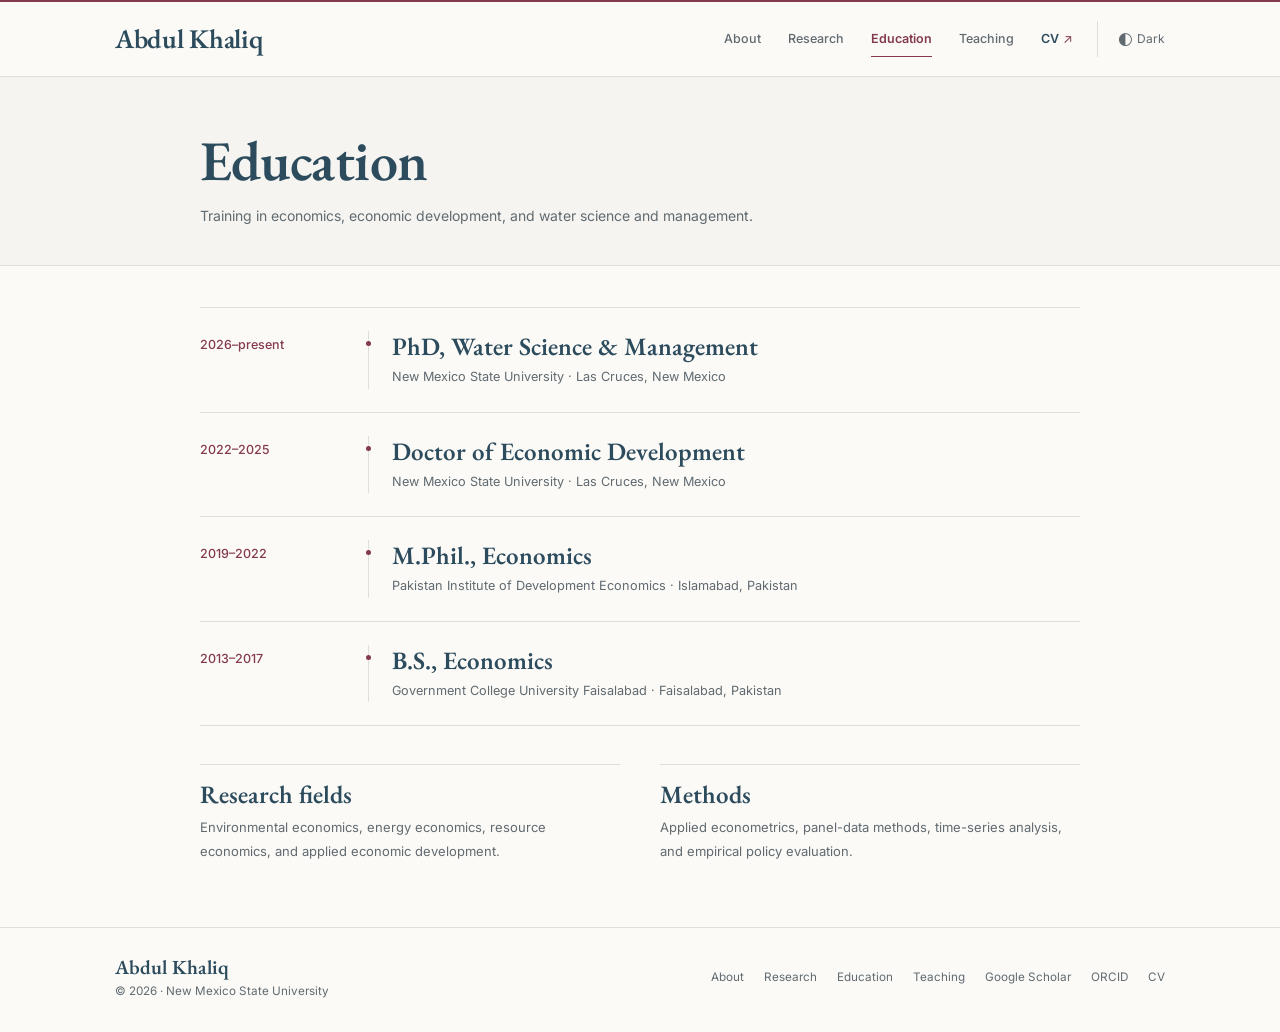
==== commit 104ff66e: "Add files via upload" ====
--- a/education.html
+++ b/education.html
@@ -1,58 +1,53 @@
 <!doctype html>
 <html lang="en">
 <head>
-  <meta charset="utf-8">
-  <meta name="viewport" content="width=device-width, initial-scale=1">
-  <title>Education | Abdul Khaliq</title>
-  <meta name="description" content="Education and academic training of Abdul Khaliq.">
-  <link rel="canonical" href="https://dr-khaliq.github.io/education.html">
-  <meta name="theme-color" content="#fcfcfa">
-  <link rel="icon" href="favicon.svg" type="image/svg+xml">
-  <link rel="stylesheet" href="styles.css">
+<meta charset="utf-8"/>
+<meta content="width=device-width, initial-scale=1" name="viewport"/>
+<title>Education | Abdul Khaliq</title>
+<meta content="Education and academic training of Abdul Khaliq." name="description"/>
+<link href="https://dr-khaliq.github.io/education.html" rel="canonical"/>
+<meta content="#fbfaf7" name="theme-color"/>
+<link href="favicon.svg" rel="icon" type="image/svg+xml"/>
+<link href="https://fonts.googleapis.com" rel="preconnect"/>
+<link crossorigin="anonymous" href="https://fonts.gstatic.com" rel="preconnect"/>
+<link href="https://fonts.googleapis.com/css2?family=EB+Garamond:wght@400;500;600;700&amp;family=Inter:wght@400;500;600;700&amp;display=swap" rel="stylesheet"/>
+<link href="styles.css" rel="stylesheet"/>
 </head>
 <body>
 <a class="skip-link" href="#main">Skip to content</a>
 <header class="site-header">
-  <div class="wrap navbar">
-    <a class="brand" href="index.html">Abdul Khaliq</a>
-    <div class="header-actions">
-      <button class="theme-toggle" data-theme-toggle type="button" aria-pressed="false" aria-label="Toggle color theme">Dark mode</button>
-      <button class="menu-btn" data-menu-btn aria-controls="primary-navigation" aria-expanded="false">Menu</button>
-      <nav class="navlinks" id="primary-navigation" data-nav aria-label="Primary navigation">
-      <a href="index.html">About</a><a href="research.html">Research</a><a href="education.html" aria-current="page">Education</a><a href="teaching.html">Teaching</a>
-      <a class="nav-cv" href="https://drive.google.com/file/d/1z27upIrUMBgzaQc4LzIZSjYV0tHkZQ_x/view?usp=drive_link" target="_blank" rel="noopener">CV</a>
-      </nav>
-    </div>
-  </div>
+<div class="wrap navbar">
+<a class="brand" href="index.html">Abdul Khaliq</a>
+<div class="header-actions">
+<nav aria-label="Primary navigation" class="navlinks" data-nav="" id="primary-navigation">
+<a href="index.html">About</a><a href="research.html">Research</a><a aria-current="page" href="education.html">Education</a><a href="teaching.html">Teaching</a>
+<a class="nav-cv" href="https://drive.google.com/file/d/1z27upIrUMBgzaQc4LzIZSjYV0tHkZQ_x/view?usp=drive_link" rel="noopener" target="_blank">CV</a>
+</nav><button aria-label="Switch to dark mode" aria-pressed="false" class="theme-toggle" data-theme-toggle="" type="button"><span aria-hidden="true" class="theme-glyph">◐</span>Dark</button><button aria-controls="primary-navigation" aria-expanded="false" class="menu-btn" data-menu-btn="" type="button">☰ Menu</button></div>
+</div>
 </header>
-
 <main id="main">
-  <header class="page-header">
-    <div class="wrap narrow">
-      <h1 class="page-title">Education</h1>
-      <p class="page-intro">Training in economics, economic development, and water science and management.</p>
-    </div>
-  </header>
-
-  <div class="content">
-    <div class="wrap narrow">
-      <ol class="edu-list">
-        <li class="edu-item"><div class="edu-years">2026–present</div><div><h2>PhD, Water Science &amp; Management</h2><p>New Mexico State University · Las Cruces, New Mexico</p></div></li>
-        <li class="edu-item"><div class="edu-years">2022–2025</div><div><h2>Doctor of Economic Development</h2><p>New Mexico State University · Las Cruces, New Mexico</p></div></li>
-        <li class="edu-item"><div class="edu-years">2019–2022</div><div><h2>M.Phil., Economics</h2><p>Pakistan Institute of Development Economics · Islamabad, Pakistan</p></div></li>
-        <li class="edu-item"><div class="edu-years">2013–2017</div><div><h2>B.S., Economics</h2><p>Government College University Faisalabad · Faisalabad, Pakistan</p></div></li>
-      </ol>
-
-      <div class="methods">
-        <section><h2>Research fields</h2><p>Environmental economics, energy economics, resource economics, and applied economic development.</p></section>
-        <section><h2>Methods</h2><p>Applied econometrics, panel-data methods, time-series analysis, and empirical policy evaluation.</p></section>
-      </div>
-    </div>
-  </div>
+<header class="page-header">
+<div class="wrap narrow"><h1 class="page-title">Education</h1>
+<p class="page-intro">Training in economics, economic development, and water science and management.</p>
+</div>
+</header>
+<div class="content">
+<div class="wrap narrow">
+<ol class="edu-list">
+<li class="edu-item"><div class="edu-years">2026–present</div><div><h2>PhD, Water Science &amp; Management</h2><p>New Mexico State University · Las Cruces, New Mexico</p></div></li>
+<li class="edu-item"><div class="edu-years">2022–2025</div><div><h2>Doctor of Economic Development</h2><p>New Mexico State University · Las Cruces, New Mexico</p></div></li>
+<li class="edu-item"><div class="edu-years">2019–2022</div><div><h2>M.Phil., Economics</h2><p>Pakistan Institute of Development Economics · Islamabad, Pakistan</p></div></li>
+<li class="edu-item"><div class="edu-years">2013–2017</div><div><h2>B.S., Economics</h2><p>Government College University Faisalabad · Faisalabad, Pakistan</p></div></li>
+</ol>
+<div class="methods">
+<section><h2>Research fields</h2><p>Environmental economics, energy economics, resource economics, and applied economic development.</p></section>
+<section><h2>Methods</h2><p>Applied econometrics, panel-data methods, time-series analysis, and empirical policy evaluation.</p></section>
+</div>
+</div>
+</div>
 </main>
-
 <footer class="site-footer">
-  <div class="wrap footer-row"><div>© 2026 Abdul Khaliq · New Mexico State University</div><div class="footer-links"><a href="research.html">Research</a><a href="teaching.html">Teaching</a><a href="https://drive.google.com/file/d/1z27upIrUMBgzaQc4LzIZSjYV0tHkZQ_x/view?usp=drive_link" target="_blank" rel="noopener">CV</a></div></div>
+<div class="wrap footer-row"><div class="footer-identity"><strong>Abdul Khaliq</strong><span>© 2026 · New Mexico State University</span></div><nav aria-label="Footer navigation" class="footer-links"><a href="index.html">About</a><a href="research.html">Research</a><a href="education.html">Education</a><a href="teaching.html">Teaching</a><a href="https://scholar.google.com/citations?user=s14APysAAAAJ&amp;hl=en" rel="noopener" target="_blank">Google Scholar</a><a href="https://orcid.org/0000-0002-2525-3536" rel="noopener" target="_blank">ORCID</a><a href="https://drive.google.com/file/d/1z27upIrUMBgzaQc4LzIZSjYV0tHkZQ_x/view?usp=drive_link" rel="noopener" target="_blank">CV</a></nav></div>
 </footer>
 <script src="site.js"></script>
 </body>
--- a/styles.css
+++ b/styles.css
@@ -1,190 +1,237 @@
-
+/* Academic portfolio — a quiet editorial design.
+   Headings: EB Garamond. Body: Inter. Neutral paper, slate blue and restrained burgundy. */
 :root {
-  --ink: #1f1f1f;
-  --muted: #4f4f4f;
-  --line: #cfcfc9;
-  --accent: #7a1530;
-  --accent-strong: #5a0f23;
-  --paper: #fcfcfa;
-  --surface: #f5f3ef;
-  --surface-strong: #ece8e0;
-  --focus: #0b63ce;
-  --button-bg: #f0ede7;
-  --button-hover: #e6e0d6;
-  --serif: Georgia, 'Times New Roman', serif;
-  --sans: -apple-system, BlinkMacSystemFont, 'Segoe UI', Arial, sans-serif;
-}
-
+  --ink: #34393b;
+  --heading: #2c4b5d;
+  --muted: #606a70;
+  --soft: #738087;
+  --line: #dedfdc;
+  --accent: #833a4c;
+  --accent-strong: #632839;
+  --paper: #fbfaf7;
+  --surface: #f5f4f0;
+  --surface-strong: #ebeae5;
+  --focus: #2358a3;
+  --serif: 'EB Garamond', 'Palatino Linotype', 'Book Antiqua', 'Times New Roman', serif;
+  --sans: 'Inter', 'Aptos', 'Segoe UI', Arial, sans-serif;
+}
 html[data-theme='dark'] {
-  --ink: #f2f0eb;
-  --muted: #d4d0c7;
-  --line: #4f4b46;
-  --accent: #f2b4c1;
-  --accent-strong: #ffd1da;
-  --paper: #141311;
-  --surface: #1c1b18;
-  --surface-strong: #26231e;
-  --focus: #8fc1ff;
-  --button-bg: #27241f;
-  --button-hover: #312d27;
-}
-
+  --ink: #e3e7e5;
+  --heading: #c6dbe6;
+  --muted: #bbc7cb;
+  --soft: #9aabb2;
+  --line: #424e52;
+  --accent: #e7a7b6;
+  --accent-strong: #f3cad5;
+  --paper: #1a2022;
+  --surface: #232b2e;
+  --surface-strong: #303b3d;
+  --focus: #9bc6ff;
+}
 * { box-sizing: border-box; }
-html { scroll-behavior: smooth; }
+html { scroll-behavior: smooth; scroll-padding-top: 94px; }
+body { margin: 0; color: var(--ink); background: var(--paper); font: 14.3px/1.83 var(--sans); -webkit-font-smoothing: antialiased; }
+a { color: var(--accent); text-decoration-thickness: 1px; text-underline-offset: 4px; }
+a:hover { color: var(--accent-strong); }
+a:focus-visible, button:focus-visible, summary:focus-visible { outline: 2px solid var(--focus); outline-offset: 4px; border-radius: 1px; }
+img { display: block; max-width: 100%; }
+button { font: inherit; }
+.wrap { width: min(1050px, calc(100% - 64px)); margin: 0 auto; }
+.narrow { width: min(880px, calc(100% - 64px)); margin: 0 auto; }
+.skip-link { position: absolute; left: -9999px; }
+.skip-link:focus { left: 16px; top: 14px; z-index: 1000; background: var(--paper); border: 1px solid var(--line); padding: 7px 11px; }
+::selection { background: color-mix(in srgb, var(--accent) 20%, transparent); }
+
+/* Site navigation */
+.site-header { position: relative; z-index: 30; background: var(--paper); border-bottom: 1px solid var(--line); }
+.site-header::before { content: ''; height: 2px; display: block; background: var(--accent); }
+.navbar { min-height: 74px; display: flex; align-items: center; justify-content: space-between; gap: 25px; }
+.brand { color: var(--heading); text-decoration: none; font: 600 27px/1.1 var(--serif); letter-spacing: -.3px; white-space: nowrap; }
+.brand:hover { color: var(--accent); }
+.header-actions { display: flex; gap: 24px; align-items: center; }
+.navlinks { display: flex; align-items: center; gap: 27px; }
+.navlinks a { color: var(--muted); text-decoration: none; padding: 9px 0; font: 500 12.5px/1.5 var(--sans); transition: color .18s ease; }
+.navlinks a:hover, .navlinks a[aria-current='page'] { color: var(--accent); }
+.navlinks a[aria-current='page'] { font-weight: 600; box-shadow: inset 0 -1px var(--accent); }
+.navlinks .nav-cv { color: var(--heading); font-weight: 600; }
+.nav-cv::after { content: ' ↗'; font-weight: 400; color: var(--accent); }
+.theme-toggle, .menu-btn { appearance: none; background: none; border: 0; padding: 7px 0; cursor: pointer; color: var(--muted); }
+.theme-toggle { border-left: 1px solid var(--line); padding-left: 20px; font-size: 12px; white-space: nowrap; }
+.theme-toggle:hover, .menu-btn:hover { color: var(--accent); }
+.theme-glyph { font: 17px/1 var(--serif); margin-right: 4px; vertical-align: -1px; }
+.menu-btn { display: none; font-size: 12.5px; }
+
+/* About / profile */
+.profile { padding: 67px 0 61px; background: var(--surface); border-bottom: 1px solid var(--line); }
+.profile-grid { display: grid; grid-template-columns: minmax(0, 1fr) 224px; align-items: center; gap: clamp(45px, 7vw, 105px); }
+.profile-copy h1 { margin: 0 0 11px; color: var(--heading); font: 600 clamp(54px, 5.3vw, 67px)/1.04 var(--serif); letter-spacing: -.7px; }
+.position { margin: 0; color: var(--heading); font: 600 23px/1.26 var(--serif); }
+.affiliation { margin: 7px 0 24px; color: var(--muted); font-size: 13px; }
+.bio { max-width: 657px; margin: 0 0 13px; font-size: 14.2px; line-height: 1.89; }
+.academic-links { display: flex; flex-wrap: wrap; gap: 6px 23px; margin-top: 23px; font-size: 12.2px; }
+.academic-links a { text-decoration: none; font-weight: 600; border-bottom: 1px solid color-mix(in srgb, var(--accent) 46%, transparent); }
+.academic-links a::after { content: ' ↗'; font-size: 11px; font-weight: 400; }
+.academic-links a:hover { border-bottom-color: var(--accent); }
+.profile-photo { margin: 0; width: 224px; }
+.profile-photo-media { position: relative; aspect-ratio: 4/4.85; width: 224px; overflow: hidden; border: 1px solid var(--line); background: var(--surface-strong); }
+.profile-photo-media::after { content: ''; position: absolute; z-index: 3; inset: 9px; pointer-events: none; border: 1px solid color-mix(in srgb, var(--muted) 21%, transparent); }
+.profile-photo-media img { width: 100%; height: 100%; object-fit: cover; position: relative; z-index: 2; }
+.photo-fallback { position: absolute; z-index: 1; inset: 0; display: grid; place-items: center; color: var(--heading); font: 400 75px/1 var(--serif); }
+.profile-photo figcaption { margin: 12px 0 0; padding-left: 11px; border-left: 2px solid var(--accent); color: var(--muted); font-size: 11.3px; line-height: 1.6; }
+
+/* Main sections: no numbering, badges, rail captions or cards. */
+.section { padding: 43px 0 47px; border-bottom: 1px solid var(--line); }
+.section-shell { display: block; }
+.section-main { max-width: 940px; }
+.section h2, .content-section h2 { color: var(--heading); font: 600 32px/1.2 var(--serif); margin: 0 0 22px; letter-spacing: -.2px; }
+.section-lead { margin: 0 0 20px; color: var(--muted); }
+.interest-list { display: grid; grid-template-columns: repeat(3,minmax(0,1fr)); gap: 26px; list-style: none; margin: 0; padding: 0; }
+.interest-list li { padding: 11px 0 0; border-top: 1px solid var(--line); color: var(--heading); font: 600 20px/1.36 var(--serif); }
+.publication-list, .paper-list { list-style: none; margin: 0; padding: 0; }
+.publication-list li, .paper-list li { display: grid; grid-template-columns: 53px minmax(0,1fr); gap: 17px; padding: 18px 0; border-top: 1px solid var(--line); }
+.publication-list li:first-child { padding-top: 17px; }
+.pub-year { color: var(--accent); font: 500 12.6px/1.6 var(--sans); padding-top: 4px; }
+.pub-title { margin: 0 0 6px; font: 600 21px/1.28 var(--serif); }
+.pub-title a { color: var(--heading); text-decoration: none; }
+.pub-title a:hover { color: var(--accent); text-decoration: underline; }
+.pub-details { color: var(--muted); margin: 0; font-size: 12.5px; line-height: 1.64; }
+.pub-details em { color: var(--ink); }
+.section-link { margin: 15px 0 0; font-size: 12.5px; font-weight: 600; }
+.section-link a { text-decoration: none; border-bottom: 1px solid color-mix(in srgb, var(--accent) 45%, transparent); padding-bottom: 2px; }
+.section-link a::after { content: ' →'; }
+.section-link a:hover { border-bottom-color: var(--accent); }
+.two-column { display: grid; grid-template-columns: 1fr 1fr; gap: 38px; }
+.plain-block { border-top: 1px solid var(--line); padding-top: 15px; }
+.plain-block h3 { color: var(--heading); font: 600 24px/1.24 var(--serif); margin: 0 0 8px; }
+.plain-block p { color: var(--muted); margin: 0 0 10px; font-size: 13px; line-height: 1.8; }
+.plain-block .section-link { margin-top: 12px; }
+
+/* Research, education and teaching pages */
+.page-header { padding: 53px 0 37px; background: var(--surface); border-bottom: 1px solid var(--line); }
+.page-title { margin: 0 0 10px; color: var(--heading); font: 600 clamp(46px,5vw,56px)/1.12 var(--serif); letter-spacing: -.5px; }
+.page-intro { color: var(--muted); max-width: 745px; margin: 0; font-size: 14px; line-height: 1.81; }
+.page-local-nav { display: flex; flex-wrap: wrap; gap: 8px 26px; border-top: 1px solid var(--line); padding-top: 16px; margin-top: 22px; }
+.page-local-nav a { color: var(--accent); text-decoration: none; font-size: 12px; font-weight: 600; }
+.page-local-nav a::after { content: ' ↓'; font-weight: 400; }
+.page-local-nav a:hover { text-decoration: underline; }
+.content { padding: 41px 0 63px; }
+.content-section + .content-section { margin-top: 44px; }
+.content-section h2 { margin-bottom: 21px; padding-bottom: 12px; border-bottom: 1px solid var(--line); font-size: 31px; }
+.content-section .note { margin: -8px 0 19px; color: var(--soft); font-size: 11.5px; }
+.biblio { list-style: none; padding: 0; margin: 0; }
+.biblio li { display: grid; grid-template-columns: 65px minmax(0,1fr); gap: 20px; padding: 0 0 18px; margin-bottom: 19px; border-bottom: 1px solid var(--line); }
+.biblio li:last-child { margin-bottom: 0; }
+.biblio-year { color: var(--accent); font: 500 12.5px/1.65 var(--sans); padding-top: 2px; }
+.biblio-citation { margin: 0; line-height: 1.6; }
+.citation-authors { display: block; color: var(--muted); font-size: 12.5px; margin: 0 0 2px; }
+.article-title, .biblio-citation .title { display: block; color: var(--heading); font: 600 21px/1.31 var(--serif); letter-spacing: -.1px; text-decoration: none; }
+.article-title:hover { color: var(--accent); text-decoration: underline; }
+.citation-journal { display: block; color: var(--muted); margin-top: 4px; font-size: 12.5px; }
+.citation-journal em { color: var(--ink); }
+.biblio-links { margin-top: 7px; font-size: 12px; font-weight: 600; }
+.biblio-links a { margin-right: 14px; text-decoration: none; border-bottom: 1px solid var(--line); }
+.biblio-links a::after { content: ' ↗'; font-weight: 400; }
+.biblio-links a:hover { border-bottom-color: var(--accent); }
+
+/* Education */
+.edu-list { list-style: none; padding: 0; margin: 0; border-top: 1px solid var(--line); }
+.edu-item { display: grid; grid-template-columns: 145px minmax(0,1fr); gap: 23px; padding: 23px 0; border-bottom: 1px solid var(--line); }
+.edu-years { padding-top: 4px; color: var(--accent); font: 500 12.5px/1.6 var(--sans); }
+.edu-item > div:last-child { position: relative; border-left: 1px solid var(--line); padding-left: 23px; }
+.edu-item > div:last-child::before { content: ''; position: absolute; left: -3px; top: 10px; height: 5px; width: 5px; background: var(--accent); border-radius: 50%; }
+.edu-item h2 { margin: 0 0 3px; color: var(--heading); font: 600 25px/1.25 var(--serif); }
+.edu-item p { margin: 0; color: var(--muted); font-size: 12.7px; }
+.methods { display: grid; grid-template-columns: repeat(2,minmax(0,1fr)); gap: 40px; margin-top: 38px; }
+.methods section { padding-top: 14px; border-top: 1px solid var(--line); }
+.methods h2 { color: var(--heading); font: 600 25px/1.25 var(--serif); margin: 0 0 6px; }
+.methods p { color: var(--muted); margin: 0; font-size: 13px; }
+
+/* Teaching, feedback and tables */
+.teaching-group + .teaching-group { margin-top: 42px; }
+.teaching-group h2, .feedback h2 { color: var(--heading); font: 600 31px/1.2 var(--serif); margin: 0 0 17px; }
+.table-wrap { overflow-x: auto; border-top: 1px solid var(--line); }
+table { border-collapse: collapse; min-width: 600px; width: 100%; }
+th, td { text-align: left; vertical-align: top; padding: 12px 10px; border-bottom: 1px solid var(--line); font-size: 12.5px; line-height: 1.62; }
+th { color: var(--muted); font: 600 11px/1.5 var(--sans); letter-spacing: .6px; text-transform: uppercase; }
+th:first-child, td:first-child { padding-left: 0; white-space: nowrap; }
+th:last-child, td:last-child { text-align: right; padding-right: 0; }
+tbody tr:hover { background: color-mix(in srgb, var(--surface) 70%, transparent); }
+.feedback { margin-top: 46px; }
+.feedback h2 { margin-bottom: 2px; }
+.feedback-intro { color: var(--muted); font-size: 12.5px; margin: 0 0 18px; }
+.feedback-list { display: grid; grid-template-columns: 1fr 1fr; gap: 14px 30px; }
+.feedback blockquote { margin: 0; padding: 7px 0 10px 15px; border-left: 2px solid var(--accent); color: var(--heading); font: 400 19px/1.36 var(--serif); }
+.feedback .source { color: var(--soft); display: block; margin-top: 7px; font: 11px/1.5 var(--sans); }
+.feedback-more { margin-top: 18px; border-top: 1px solid var(--line); padding-top: 14px; }
+.feedback-more summary { color: var(--accent); font-size: 12.5px; font-weight: 600; cursor: pointer; width: fit-content; }
+.feedback-more summary:hover { color: var(--accent-strong); text-decoration: underline; }
+.feedback-more .feedback-list { margin-top: 21px; }
+
+/* Footer */
+.site-footer { border-top: 1px solid var(--line); padding: 26px 0 30px; color: var(--muted); font-size: 11.7px; }
+.footer-row { display: flex; align-items: center; justify-content: space-between; gap: 24px; }
+.footer-identity strong { display: block; margin-bottom: 1px; color: var(--heading); font: 600 20px/1.3 var(--serif); }
+.footer-links { display: flex; flex-wrap: wrap; gap: 8px 20px; }
+.footer-links a { color: var(--muted); text-decoration: none; }
+.footer-links a:hover { color: var(--accent); text-decoration: underline; }
+
+@media (max-width: 960px) {
+  .header-actions { gap: 17px; }
+  .navlinks { gap: 18px; }
+  .profile-grid { grid-template-columns: minmax(0,1fr) 210px; gap: 40px; }
+  .profile-photo, .profile-photo-media { width: 210px; }
+}
+@media (max-width: 720px) {
+  .wrap, .narrow { width: calc(100% - 38px); }
+  .navbar { min-height: 66px; gap: 11px; }
+  .brand { font-size: 24px; }
+  .header-actions { gap: 13px; }
+  .menu-btn { display: block; }
+  .theme-toggle { border-left: 0; padding-left: 0; }
+  .navlinks { display: none; position: absolute; top: 68px; left: 0; right: 0; z-index: 35; border-bottom: 1px solid var(--line); background: var(--paper); padding: 9px 19px 17px; flex-direction: column; gap: 0; align-items: stretch; box-shadow: 0 18px 24px rgba(0,0,0,.07); }
+  .navlinks.open { display: flex; }
+  .navlinks a { padding: 12px 5px; border-bottom: 1px solid var(--line); }
+  .navlinks a[aria-current='page'] { box-shadow: none; }
+  .profile { padding: 39px 0 43px; }
+  .profile-grid { display: flex; flex-direction: column-reverse; align-items: flex-start; gap: 26px; }
+  .profile-photo { display: flex; align-items: flex-end; gap: 16px; width: auto; }
+  .profile-photo-media { width: 122px; }
+  .photo-fallback { font-size: 45px; }
+  .profile-photo figcaption { margin: 0 0 2px; }
+  .profile-copy h1 { font-size: 51px; margin-bottom: 8px; }
+  .position { font-size: 21px; }
+  .affiliation { margin-bottom: 19px; }
+  .bio { font-size: 13.7px; }
+  .section { padding: 32px 0 39px; }
+  .section h2 { font-size: 29px; margin-bottom: 17px; }
+  .interest-list { grid-template-columns: 1fr; gap: 9px; }
+  .interest-list li { padding-top: 8px; font-size: 20px; }
+  .two-column { grid-template-columns: 1fr; gap: 25px; }
+  .page-header { padding: 40px 0 30px; }
+  .page-title { font-size: 47px; }
+  .page-intro { font-size: 13.5px; }
+  .page-local-nav { gap: 8px 18px; }
+  .content { padding: 33px 0 48px; }
+  .content-section h2, .teaching-group h2, .feedback h2 { font-size: 28px; }
+  .biblio li { grid-template-columns: 1fr; gap: 3px; padding-bottom: 16px; margin-bottom: 16px; }
+  .biblio-year { font-size: 12px; }
+  .article-title, .biblio-citation .title { font-size: 20px; }
+  .edu-item { grid-template-columns: 1fr; gap: 5px; padding: 20px 0; }
+  .edu-item > div:last-child { padding-left: 17px; }
+  .edu-item h2 { font-size: 23px; }
+  .methods, .feedback-list { grid-template-columns: 1fr; gap: 22px; }
+  .footer-row { flex-direction: column; align-items: flex-start; gap: 16px; }
+  .footer-links { gap: 7px 17px; }
+}
+@media (max-width: 395px) {
+  .brand { font-size: 22px; }
+  .navbar { gap: 6px; }
+  .header-actions { gap: 10px; }
+  .profile-copy h1 { font-size: 45px; }
+  .publication-list li { grid-template-columns: 42px minmax(0,1fr); gap: 11px; }
+  .pub-title { font-size: 19px; }
+}
 @media (prefers-reduced-motion: reduce) {
   html { scroll-behavior: auto; }
   *, *::before, *::after { transition: none !important; }
 }
-body {
-  margin: 0;
-  background: var(--paper);
-  color: var(--ink);
-  font-family: var(--sans);
-  font-size: 16px;
-  line-height: 1.7;
-  -webkit-font-smoothing: antialiased;
-}
-img { max-width: 100%; display: block; }
-a { color: var(--accent); text-decoration-thickness: 1px; text-underline-offset: 3px; }
-a:hover { color: var(--accent-strong); }
-a:focus-visible, button:focus-visible, input:focus-visible {
-  outline: 3px solid var(--focus);
-  outline-offset: 3px;
-  border-radius: 2px;
-}
-button, input { font: inherit; }
-
-.wrap { width: min(1040px, calc(100% - 48px)); margin: 0 auto; }
-.narrow { width: min(820px, 100%); }
-.skip-link { position: absolute; left: -999px; top: auto; }
-.skip-link:focus { left: 16px; top: 12px; z-index: 1000; padding: 8px 12px; background: var(--paper); border: 1px solid var(--line); }
-
-.site-header { border-bottom: 1px solid var(--line); background: var(--paper); }
-.navbar { min-height: 82px; display: flex; align-items: center; justify-content: space-between; gap: 30px; }
-.brand { color: var(--ink); text-decoration: none; font-family: var(--serif); font-size: 22px; font-weight: 700; letter-spacing: -.15px; }
-.header-actions { display: flex; align-items: center; gap: 18px; }
-.navlinks { display: flex; align-items: center; gap: 28px; }
-.navlinks a { color: var(--ink); text-decoration: none; font-size: 14px; }
-.navlinks a:hover, .navlinks a[aria-current='page'] { color: var(--accent); }
-.navlinks a[aria-current='page'] { border-bottom: 1px solid var(--accent); padding-bottom: 3px; }
-.nav-cv { font-weight: 600; }
-.menu-btn { display: none; border: 0; background: transparent; padding: 4px 0; color: var(--ink); }
-.theme-toggle {
-  appearance: none;
-  border: 1px solid var(--line);
-  background: var(--button-bg);
-  color: var(--ink);
-  padding: 8px 12px;
-  border-radius: 4px;
-  line-height: 1.2;
-  cursor: pointer;
-}
-.theme-toggle:hover { background: var(--button-hover); }
-
-.profile { padding: 74px 0 62px; }
-.profile-grid { display: grid; grid-template-columns: 250px minmax(0, 1fr); gap: 58px; align-items: start; }
-.profile-photo { width: 250px; }
-.profile-photo-media { position: relative; width: 250px; aspect-ratio: 4 / 5; overflow: hidden; background: var(--surface); border: 1px solid var(--line); }
-.profile-photo-media img { width: 100%; height: 100%; object-fit: cover; position: relative; z-index: 2; }
-.photo-fallback { position: absolute; inset: 0; display: grid; place-items: center; color: var(--muted); font: 600 46px/1 var(--serif); z-index: 1; }
-.profile-photo figcaption { margin-top: 10px; color: var(--muted); font-size: 12px; line-height: 1.5; }
-.profile-copy h1 { margin: 0 0 8px; font: 700 clamp(44px, 6vw, 66px)/1.02 var(--serif); letter-spacing: -1.5px; }
-.position { margin: 0; font: 600 19px/1.45 var(--serif); color: var(--ink); }
-.affiliation { margin: 2px 0 24px; color: var(--muted); font-size: 15px; }
-.bio { max-width: 690px; margin: 0 0 16px; color: var(--ink); font-size: 16.5px; }
-.academic-links { margin-top: 24px; display: flex; flex-wrap: wrap; gap: 10px 22px; font-size: 14px; }
-.academic-links a { font-weight: 600; }
-
-.section { padding: 48px 0; border-top: 1px solid var(--line); }
-.section:first-of-type { border-top: 0; }
-.section h2, .page-title { margin: 0; font-family: var(--serif); font-weight: 700; color: var(--ink); }
-.section h2 { font-size: 30px; letter-spacing: -.35px; }
-.section-lead { margin: 8px 0 26px; color: var(--muted); max-width: 720px; }
-.interest-list { margin: 18px 0 0; padding: 0; list-style: none; display: flex; flex-wrap: wrap; }
-.interest-list li { color: var(--ink); }
-.interest-list li:not(:last-child)::after { content: '·'; margin: 0 12px; color: var(--muted); }
-
-.publication-list, .paper-list { margin: 25px 0 0; padding: 0; list-style: none; }
-.publication-list li, .paper-list li { padding: 0 0 23px; margin: 0 0 23px; border-bottom: 1px solid var(--line); }
-.publication-list li:last-child, .paper-list li:last-child { margin-bottom: 0; }
-.pub-title { margin: 0 0 6px; font-family: var(--serif); font-size: 19px; line-height: 1.45; font-weight: 700; }
-.pub-title a { color: var(--ink); text-decoration: none; }
-.pub-title a:hover { color: var(--accent); text-decoration: underline; }
-.pub-details { margin: 0; color: var(--muted); font-size: 14px; }
-.pub-details em { color: var(--ink); }
-.section-link { margin: 22px 0 0; font-size: 14px; }
-
-.two-column { display: grid; grid-template-columns: 1fr 1fr; gap: 54px; }
-.plain-block h3 { margin: 0 0 9px; font: 700 21px/1.3 var(--serif); }
-.plain-block p { margin: 0 0 10px; color: var(--muted); }
-.plain-block p:last-child { margin-bottom: 0; }
-
-.page-header { padding: 58px 0 38px; border-bottom: 1px solid var(--line); background: var(--paper); }
-.page-title { font-size: clamp(42px, 6vw, 60px); letter-spacing: -1px; }
-.page-intro { margin: 12px 0 0; max-width: 750px; color: var(--muted); font-size: 16px; }
-.content { padding: 48px 0 70px; }
-.content-section + .content-section { margin-top: 54px; }
-.content-section h2 { margin: 0 0 24px; padding-bottom: 10px; border-bottom: 1px solid var(--line); font: 700 28px/1.25 var(--serif); }
-.content-section .note { margin: -10px 0 22px; color: var(--muted); font-size: 13px; }
-
-.biblio { list-style: none; margin: 0; padding: 0; }
-.biblio li { display: grid; grid-template-columns: 62px minmax(0, 1fr); gap: 18px; padding: 0 0 24px; margin-bottom: 24px; border-bottom: 1px solid var(--line); }
-.biblio li:last-child { margin-bottom: 0; }
-.biblio-year { color: var(--muted); font-size: 13px; padding-top: 2px; }
-.biblio-citation { margin: 0; color: var(--ink); }
-.biblio-citation .title { font-weight: 600; }
-.biblio-links { margin-top: 6px; font-size: 13px; }
-.biblio-links a { margin-right: 14px; }
-
-.edu-list { margin: 0; padding: 0; list-style: none; border-top: 1px solid var(--line); }
-.edu-item { display: grid; grid-template-columns: 150px minmax(0, 1fr); gap: 28px; padding: 25px 0; border-bottom: 1px solid var(--line); }
-.edu-years { color: var(--muted); font-size: 13px; }
-.edu-item h2 { margin: 0 0 4px; font: 700 23px/1.3 var(--serif); }
-.edu-item p { margin: 0; color: var(--muted); font-size: 14px; }
-.methods { display: grid; grid-template-columns: 1fr 1fr; gap: 44px; margin-top: 50px; }
-.methods h2 { font: 700 24px/1.3 var(--serif); margin: 0 0 10px; }
-.methods p { margin: 0; color: var(--muted); }
-
-.teaching-group + .teaching-group { margin-top: 48px; }
-.teaching-group h2 { margin: 0 0 18px; font: 700 27px/1.3 var(--serif); }
-.table-wrap { overflow-x: auto; border-top: 1px solid var(--line); }
-table { width: 100%; border-collapse: collapse; min-width: 700px; }
-th, td { text-align: left; padding: 13px 10px; border-bottom: 1px solid var(--line); vertical-align: top; font-size: 13.5px; }
-th { color: var(--muted); font-size: 12px; font-weight: 700; }
-th:first-child, td:first-child { padding-left: 0; }
-th:last-child, td:last-child { text-align: right; padding-right: 0; }
-.feedback { margin-top: 50px; }
-.feedback h2 { font: 700 27px/1.3 var(--serif); margin: 0 0 18px; }
-.feedback blockquote { margin: 0; padding: 18px 0 18px 22px; border-left: 3px solid var(--accent); border-bottom: 1px solid var(--line); font: 400 17px/1.65 var(--serif); color: var(--ink); }
-.feedback blockquote:last-child { border-bottom: 0; }
-.feedback .source { display: block; margin-top: 7px; color: var(--muted); font: 12px/1.5 var(--sans); }
-
-.site-footer { border-top: 1px solid var(--line); margin-top: 16px; padding: 30px 0 34px; color: var(--muted); font-size: 13px; }
-.footer-row { display: flex; justify-content: space-between; gap: 30px; align-items: flex-start; }
-.footer-links { display: flex; flex-wrap: wrap; justify-content: flex-end; gap: 8px 18px; }
-.footer-links a { color: var(--muted); }
-.footer-links a:hover { color: var(--accent); }
-
-@media (max-width: 760px) {
-  .wrap { width: min(100% - 34px, 1040px); }
-  .navbar { min-height: 68px; }
-  .header-actions { gap: 12px; }
-  .theme-toggle { padding: 7px 10px; font-size: 14px; }
-  .menu-btn { display: block; }
-  .navlinks { display: none; position: absolute; left: 17px; right: 17px; top: 68px; z-index: 20; flex-direction: column; align-items: flex-start; gap: 0; background: var(--paper); border: 1px solid var(--line); padding: 7px 16px; }
-  .navlinks.open { display: flex; }
-  .navlinks a { width: 100%; padding: 11px 0; border-bottom: 1px solid var(--line); }
-  .navlinks a:last-child { border-bottom: 0; }
-  .navlinks a[aria-current='page'] { border-bottom: 1px solid var(--line); }
-  .profile { padding: 44px 0 42px; }
-  .profile-grid { grid-template-columns: 1fr; gap: 32px; }
-  .profile-photo, .profile-photo-media { width: min(240px, 74vw); }
-  .profile-copy h1 { font-size: 46px; }
-  .two-column, .methods { grid-template-columns: 1fr; gap: 34px; }
-  .interest-list { display: block; }
-  .interest-list li:not(:last-child)::after { content: ''; margin: 0; }
-  .interest-list li { margin-bottom: 5px; }
-  .biblio li, .edu-item { grid-template-columns: 1fr; gap: 7px; }
-  .footer-row { flex-direction: column; }
-  .footer-links { justify-content: flex-start; }
-}
